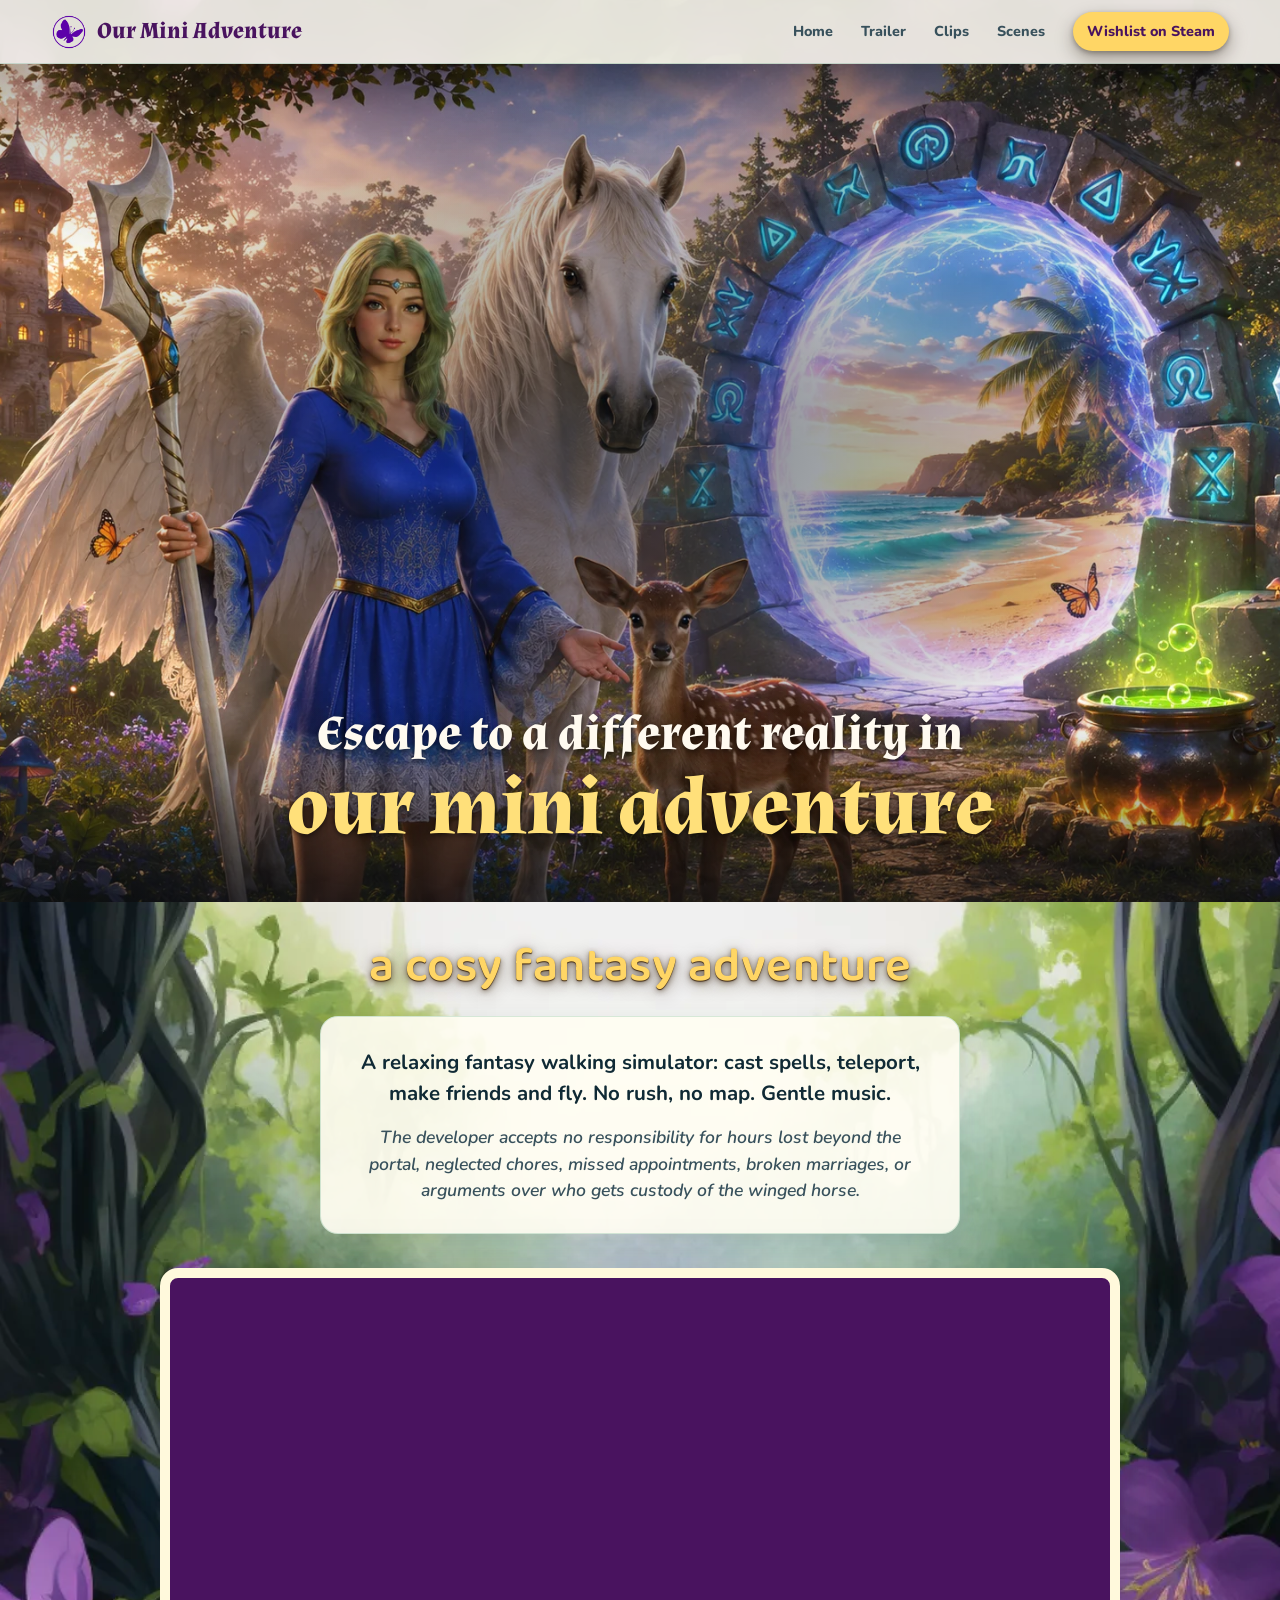
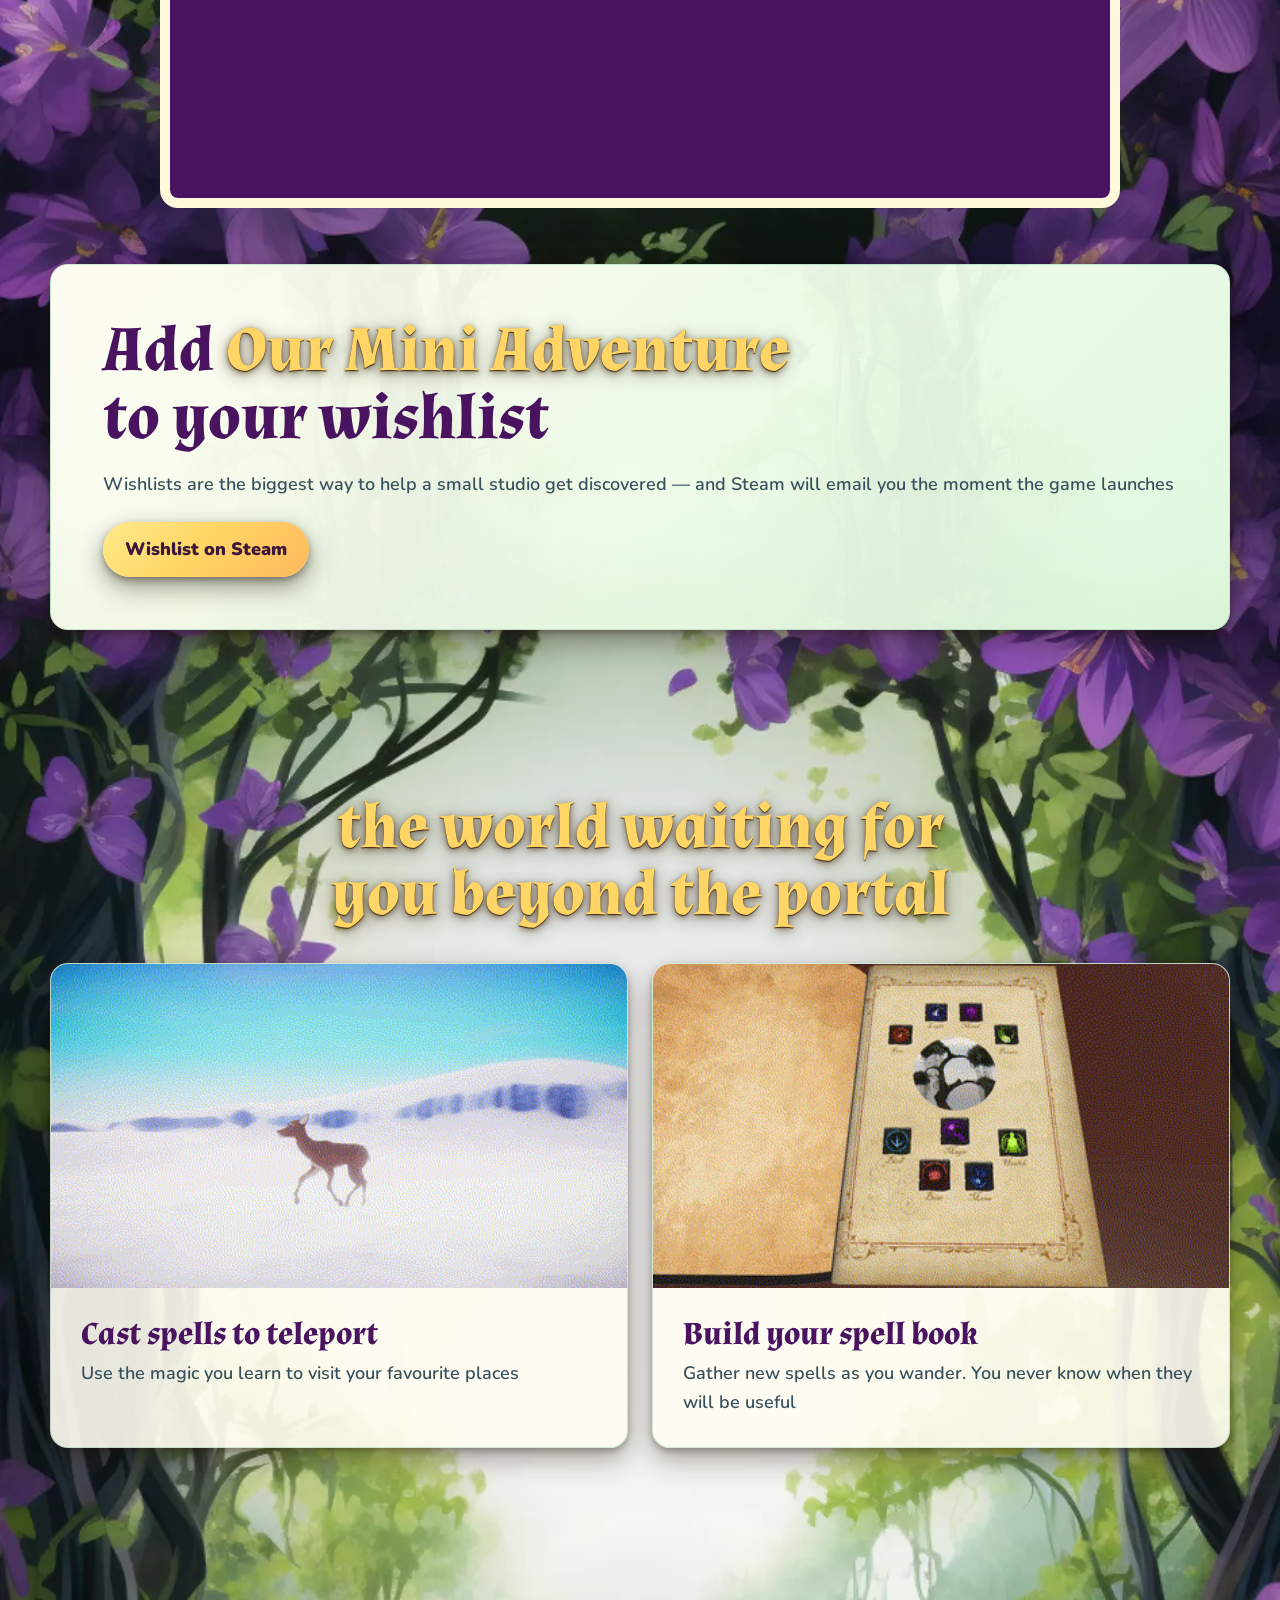
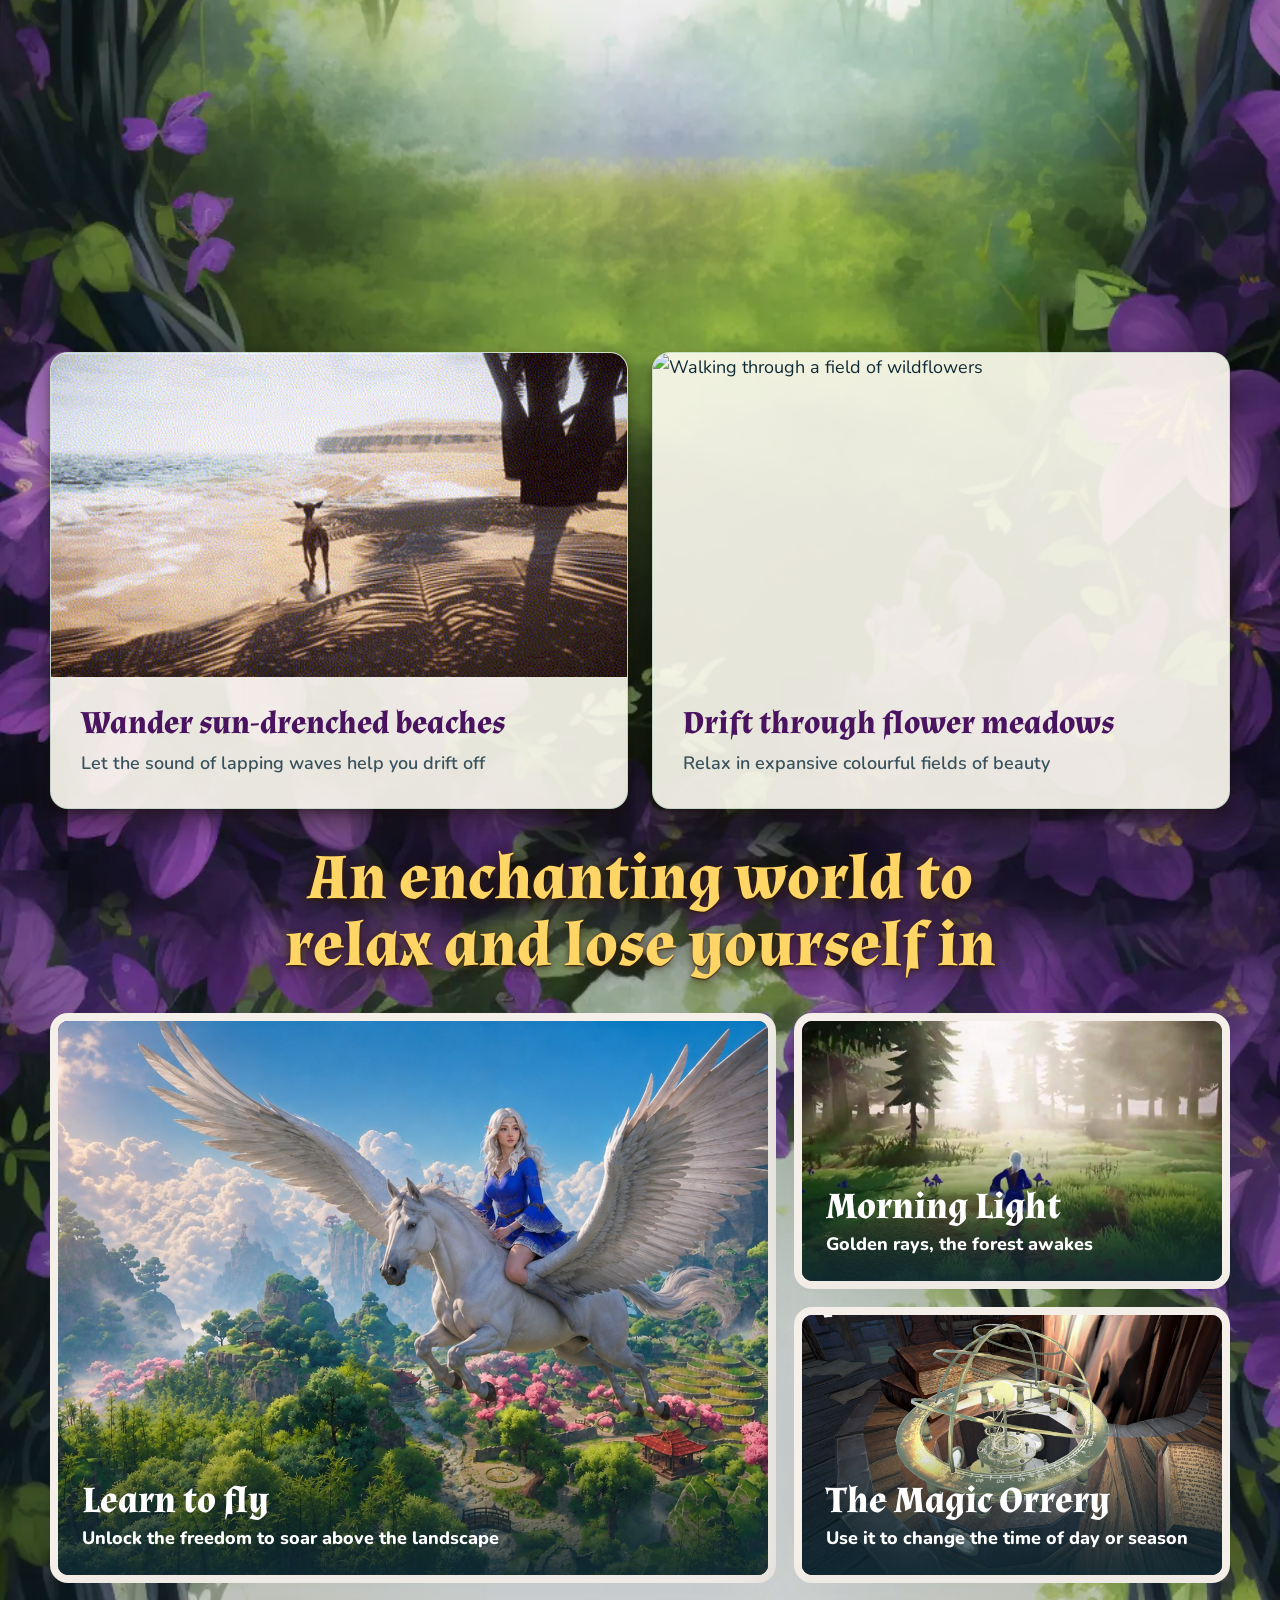
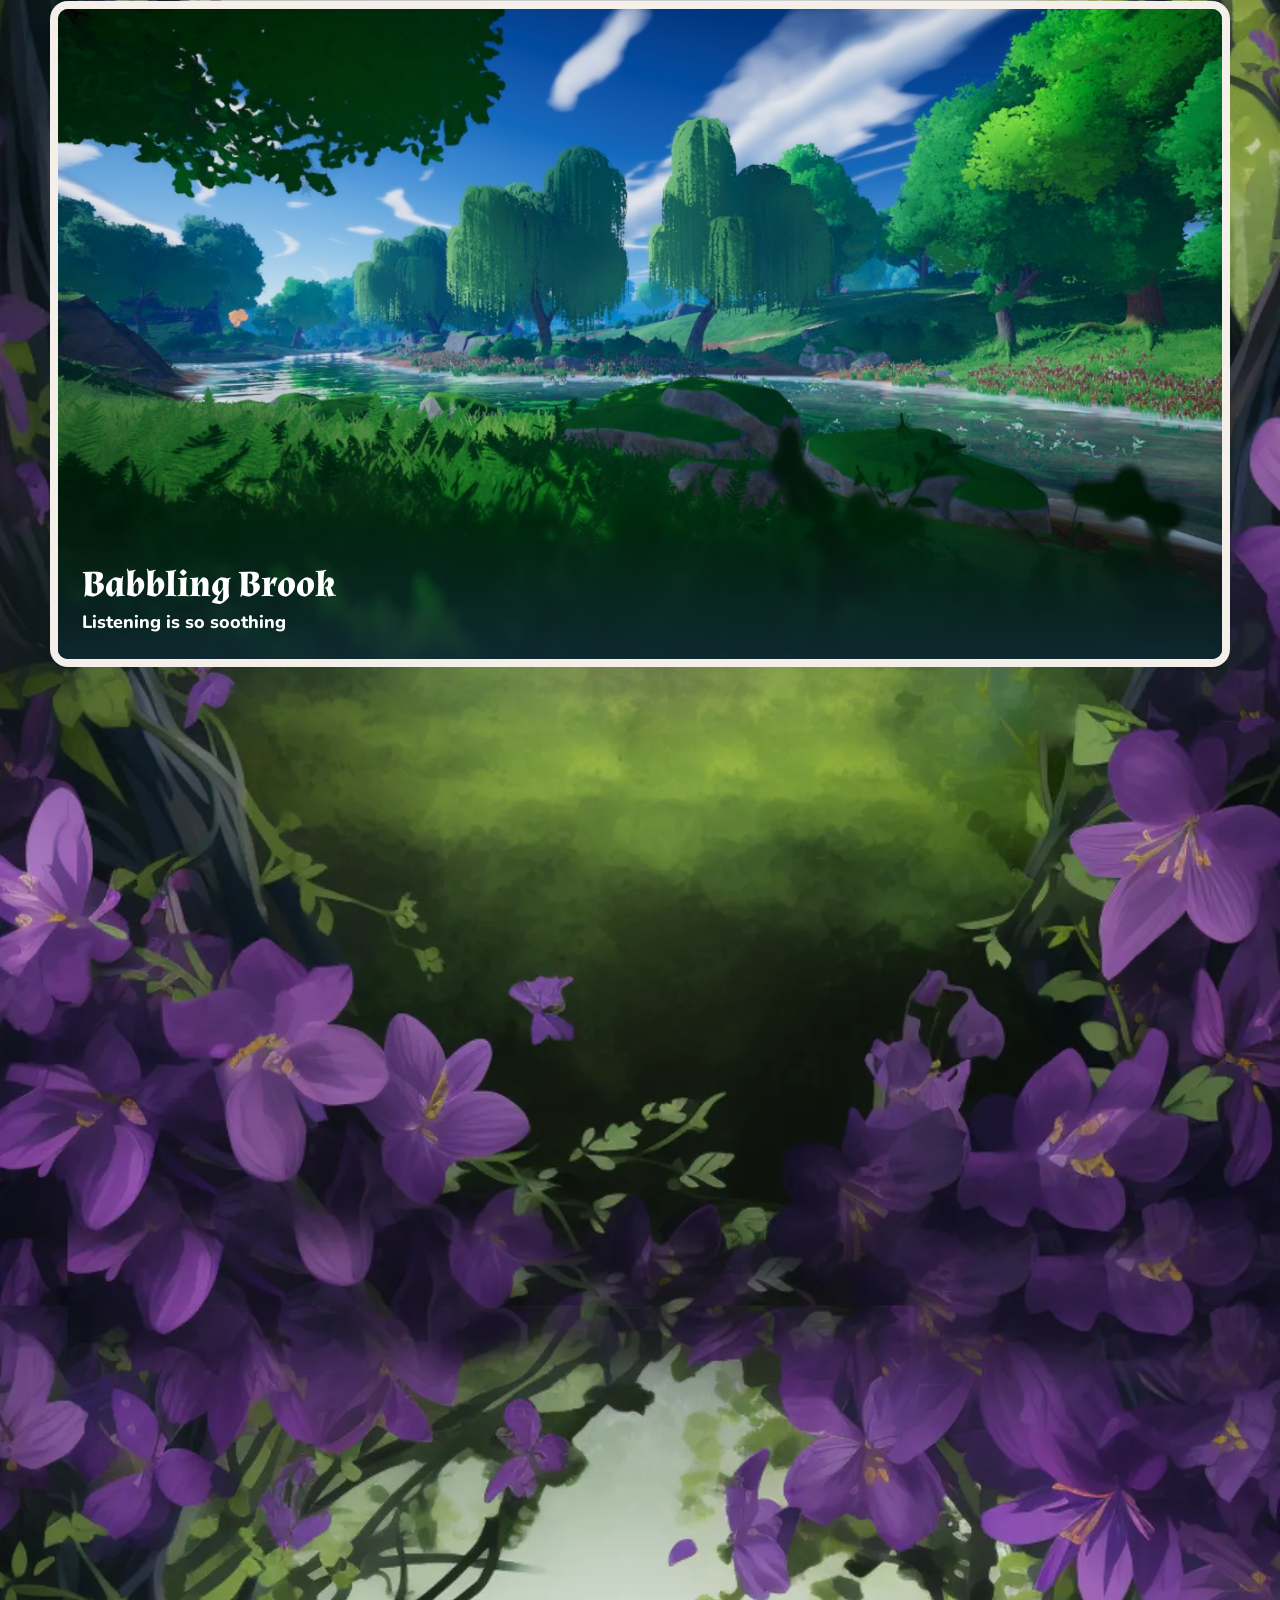
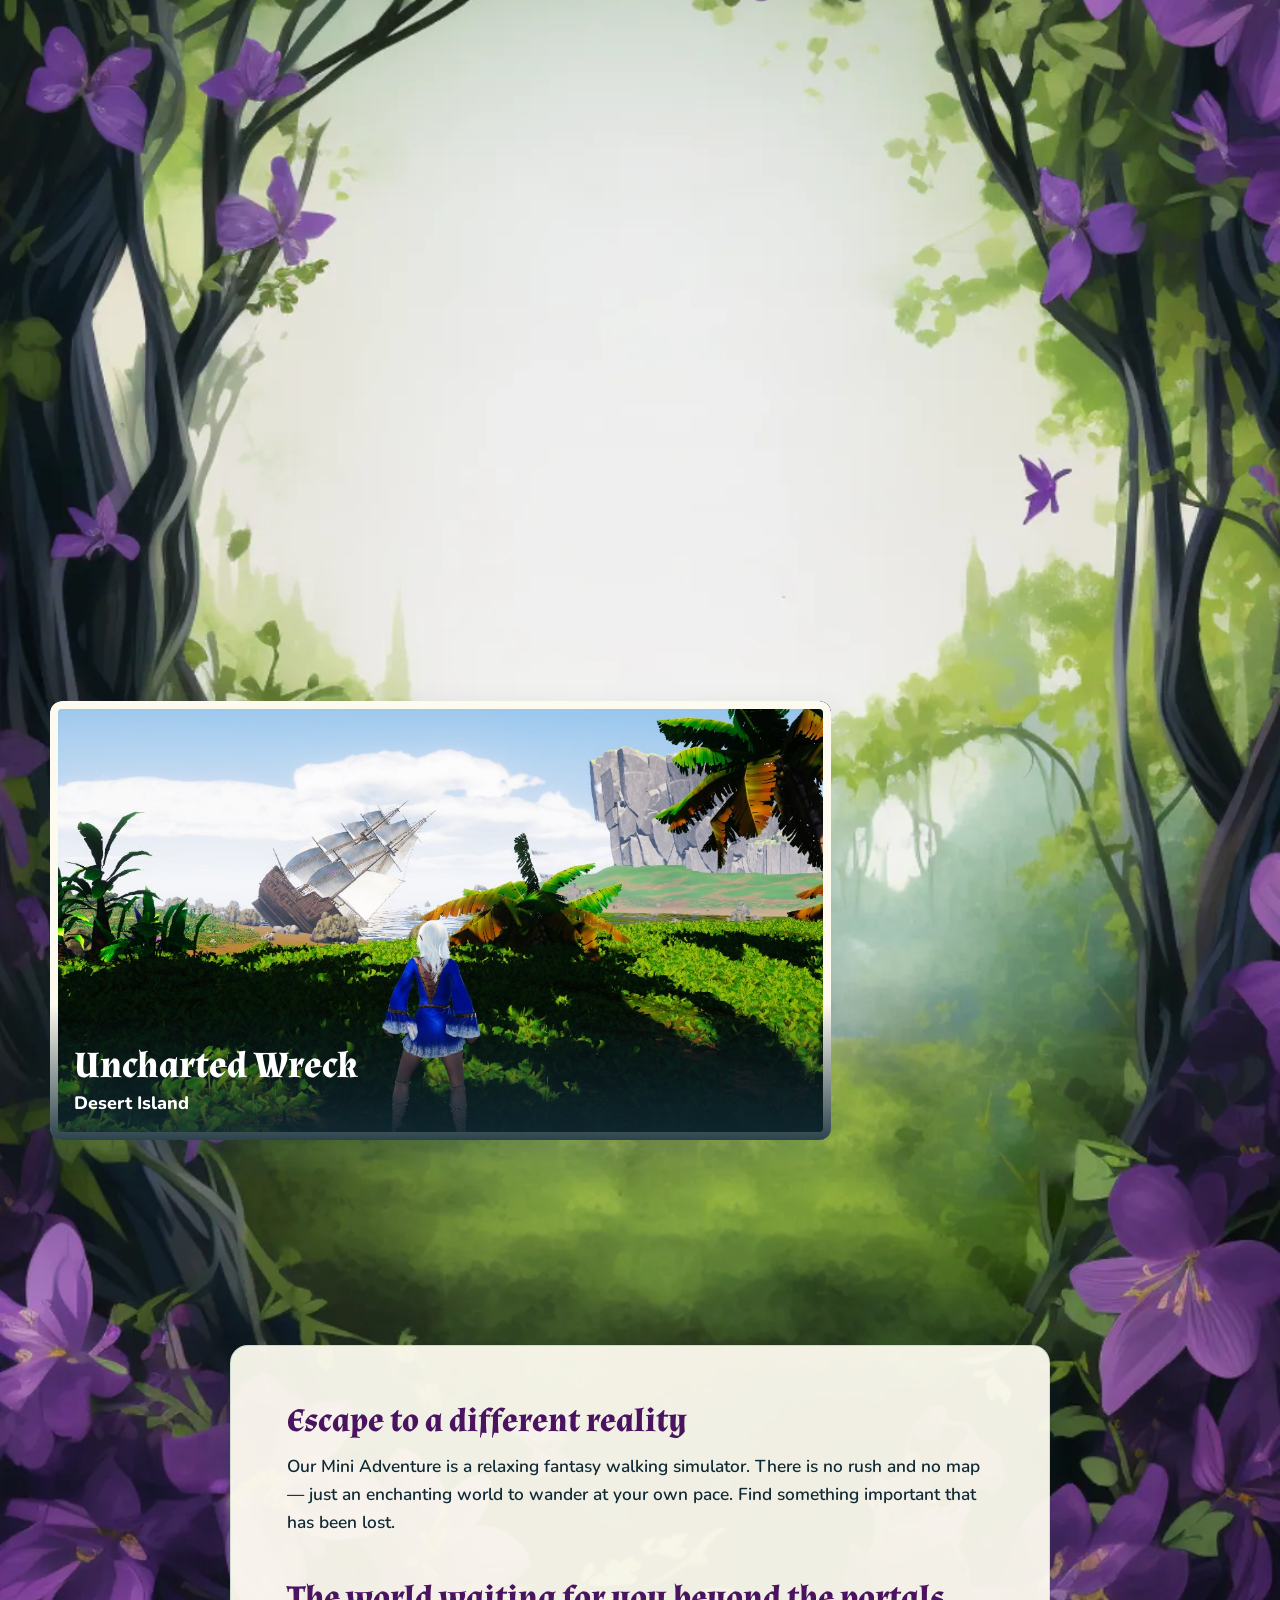
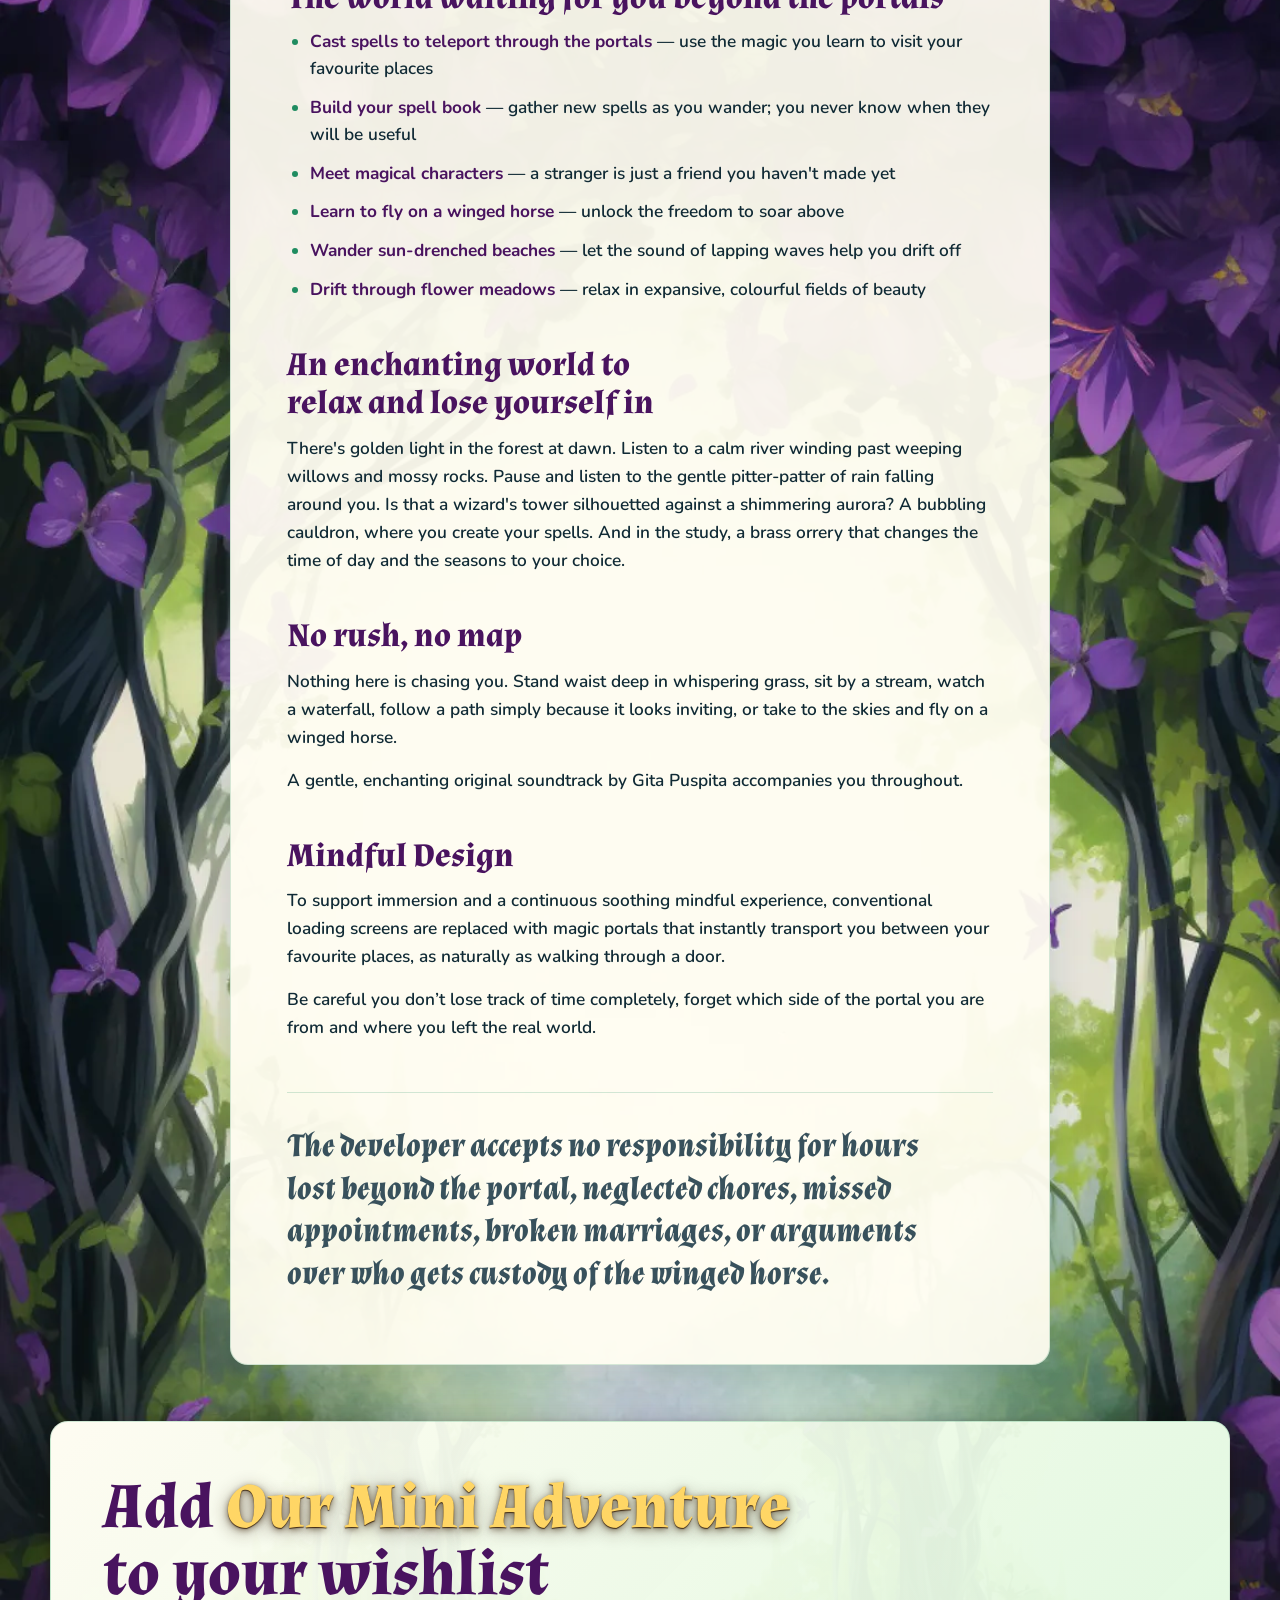
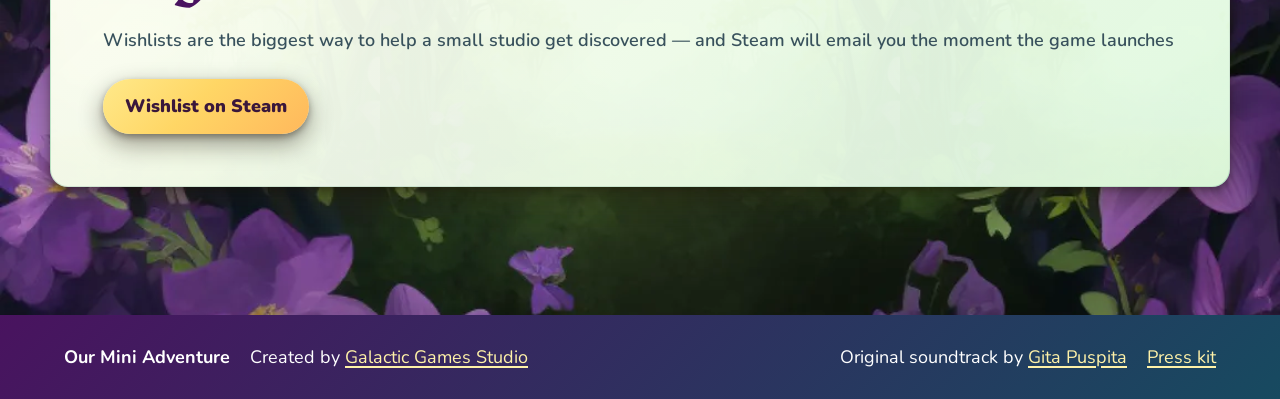
==== index.html @ fbe77e40 "Replace orrery scene with clearer higher-res version" ====
<!DOCTYPE html>
<html lang="en">
<head>
	<meta charset="utf-8">
	<meta name="viewport" content="width=device-width, initial-scale=1">
	<title>Our Mini Adventure | Magical Walking Simulator</title>
	<meta name="description" content="Our Mini Adventure is a relaxing fantasy walking simulator about magic, friendship, flight, and finding what has been lost. Wishlist it on Steam.">
	<meta property="og:title" content="Our Mini Adventure">
	<meta property="og:description" content="A relaxing fantasy walking simulator full of magic, gentle exploration, friendly characters, and beautiful places to discover.">
	<meta property="og:type" content="website">
	<meta property="og:url" content="https://ourminiadventure.com/">
	<meta property="og:site_name" content="Our Mini Adventure">
	<meta property="og:image" content="https://ourminiadventure.com/images/still-winged-horse-valley.jpg">
	<meta property="og:image:width" content="1600">
	<meta property="og:image:height" content="900">
	<meta property="og:image:type" content="image/jpeg">
	<meta property="og:image:alt" content="Flying on a winged horse above a lush valley of blossom trees and green hills in Our Mini Adventure">
	<meta name="twitter:card" content="summary_large_image">
	<meta name="twitter:image" content="https://ourminiadventure.com/images/still-winged-horse-valley.jpg">
	<meta name="theme-color" content="#49135f">
	<link rel="canonical" href="https://ourminiadventure.com/">
	<link rel="preconnect" href="https://fonts.googleapis.com">
	<link rel="preconnect" href="https://fonts.gstatic.com" crossorigin>
	<link href="https://fonts.googleapis.com/css2?family=Almendra:wght@400;700&family=Baloo+2:wght@500;600;700&family=Nunito:wght@400;700;800&display=swap" rel="stylesheet">
	<link rel="shortcut icon" type="image/png" href="images/favicon.png">
	<link rel="stylesheet" href="style.css?v=40">
</head>
<body>
	<header class="site-header">
		<a class="brand-mark" href="#top" aria-label="Our Mini Adventure home">
			<img src="images/favicon.png" alt="">
			<span>Our Mini Adventure</span>
		</a>
		<nav class="site-nav" aria-label="Main navigation">
			<a href="#top">Home</a>
			<a href="#trailer-video">Trailer</a>
			<a href="#gifs">Clips</a>
			<a href="#scenes">Scenes</a>
			<a class="nav-cta" href="https://store.steampowered.com/app/2154200/Our_Mini_Adventure/" target="_blank" rel="noopener">Wishlist on Steam</a>
		</nav>
	</header>

	<main id="top">
		<section class="hero" aria-labelledby="hero-title">
			<div class="hero-sky" aria-hidden="true"></div>
			<div class="hero-copy">
				<h1 id="hero-title"><span class="lead-in">Escape to a different reality in</span><span class="game-title">our mini adventure</span></h1>
			</div>
			<div class="hero-hills" aria-hidden="true"></div>
		</section>

		<section class="feature-band" id="trailer">
			<div class="section-heading" data-reveal>
				<h2>a cosy fantasy adventure</h2>
				<div class="intro-card">
					<p class="lede">A relaxing fantasy walking simulator: cast spells, teleport, make friends and fly. No rush, no map. Gentle music.</p>
					<p class="disclaimer">The developer accepts no responsibility for hours lost beyond the portal, neglected chores, missed appointments, broken marriages, or arguments over who gets custody of the winged horse.</p>
				</div>
			</div>
			<div class="video-frame" id="trailer-video" data-reveal>
				<iframe src="https://www.youtube.com/embed/1UINKlqv1TQ?si=FwWhw6TLHOQhtgRq" title="Our Mini Adventure trailer" loading="lazy" allow="accelerometer; autoplay; clipboard-write; encrypted-media; gyroscope; picture-in-picture; web-share" allowfullscreen></iframe>
			</div>
		</section>

		<section class="wishlist" id="wishlist" aria-labelledby="wishlist-title">
			<div class="wishlist-copy" data-reveal>
				<h2 id="wishlist-title">Add <span class="gold-text">Our Mini Adventure</span> to your wishlist</h2>
				<p>Wishlists are the biggest way to help a small studio get discovered — and Steam will email you the moment the game launches</p>
				<a class="button button-primary" href="https://store.steampowered.com/app/2154200/Our_Mini_Adventure/" target="_blank" rel="noopener">Wishlist on Steam</a>
			</div>
		</section>

		<section class="features" id="features" aria-labelledby="features-title">
			<div class="section-heading" data-reveal>
				<h2 id="features-title">the world waiting for you beyond the portal</h2>
			</div>
			<div class="feature-grid" id="gifs">
				<article class="feature-card" data-reveal>
					<img src="images/gif_teleport.gif" alt="Casting a teleport spell beside a magical stone portal" loading="lazy">
					<div>
						<h3>Cast spells to teleport</h3>
						<p>Use the magic you learn to visit your favourite places</p>
					</div>
				</article>
				<article class="feature-card" data-reveal>
					<img src="images/gif_spell_book.gif" alt="Opening the spell book to choose a spell" loading="lazy">
					<div>
						<h3>Build your spell book</h3>
						<p>Gather new spells as you wander. You never know when they will be useful</p>
					</div>
				</article>
				<article class="feature-card" data-reveal>
					<img src="images/gif_convo.gif" alt="Talking with a magical friend near a cottage" loading="lazy">
					<div>
						<h3>Meet magical characters</h3>
						<p>A stranger is just a friend you haven't made yet</p>
					</div>
				</article>
				<article class="feature-card" data-reveal>
					<img src="images/gif_flight.gif" alt="Flying on a winged horse at sunset" loading="lazy">
					<div>
						<h3>Learn to fly</h3>
						<p>Unlock the freedom to soar above the landscape</p>
					</div>
				</article>
				<article class="feature-card" data-reveal>
					<img src="images/gif_beach.gif" alt="Exploring a bright sunlit beach" loading="lazy">
					<div>
						<h3>Wander sun-drenched beaches</h3>
						<p>Let the sound of lapping waves help you drift off</p>
					</div>
				</article>
				<article class="feature-card" data-reveal>
					<img src="images/gif_flower_field.gif" alt="Walking through a field of wildflowers" loading="lazy">
					<div>
						<h3>Drift through flower meadows</h3>
						<p>Relax in expansive colourful fields of beauty</p>
					</div>
				</article>
			</div>
		</section>

		<section class="cinematic" aria-labelledby="cinematic-title">
			<div class="section-heading" data-reveal>
				<h2 id="cinematic-title">An enchanting world to relax and lose yourself in</h2>
			</div>
			<div class="cinematic-grid" id="scenes">
				<figure class="cinematic-card cinematic-large" data-reveal>
					<img src="images/still-winged-horse-valley.jpg" alt="Flying on a winged horse above a lush valley of blossom trees and green hills" loading="lazy">
					<figcaption>
						<strong>Learn to fly</strong>
						<span>Unlock the freedom to soar above the landscape</span>
					</figcaption>
				</figure>
				<figure class="cinematic-card" data-reveal>
					<img src="images/still-god-rays-forest.jpg" alt="Sunbeams shining through a quiet forest" loading="lazy">
					<figcaption>
						<strong>Morning Light</strong>
						<span>Golden rays, the forest awakes</span>
					</figcaption>
				</figure>
				<figure class="cinematic-card" data-reveal>
					<img src="images/still-orrery.jpg?v=2" alt="A brass orrery, an ornate clockwork model of the heavens, on a constellation-marked stand beside old spell books in a wizard's study" loading="lazy">
					<figcaption>
						<strong>The Magic Orrery</strong>
						<span>Use it to change the time of day or season</span>
					</figcaption>
				</figure>
				<figure class="cinematic-card cinematic-wide" data-reveal>
					<img src="images/still-river-willows.jpg" alt="A calm river winding past weeping willow trees, mossy rocks and wildflowers under a blue sky" loading="lazy">
					<figcaption>
						<strong>Babbling Brook</strong>
						<span>Listening is so soothing</span>
					</figcaption>
				</figure>
			</div>
		</section>

		<section class="gallery" id="gallery" aria-label="Screenshots">
			<div class="gallery-grid">
				<figure class="gallery-card wide" data-reveal>
					<img src="images/still-forest-clearing.jpg" alt="Standing in a sunlit forest clearing scattered with blue flowers" loading="lazy">
					<figcaption>
						<strong>Listen and chill</strong>
						<span>Birdsong in the forest of dreams</span>
					</figcaption>
				</figure>
				<figure class="gallery-card" data-reveal>
					<img src="images/still-beach-path.jpg" alt="A sandy beach path with palm trees and water" loading="lazy">
					<figcaption>
						<strong>Sun-Drenched Sands</strong>
						<span>Swaying palms and lapping waves</span>
					</figcaption>
				</figure>
				<figure class="gallery-card" data-reveal>
					<img src="images/still-flower-meadow.jpg" alt="A character walking through a dense flower meadow" loading="lazy">
					<figcaption>
						<strong>Waist Deep</strong>
						<span>In the whispering grass</span>
					</figcaption>
				</figure>
				<figure class="gallery-card wide" data-reveal>
					<img src="images/still-wildflower-sunset.jpg" alt="A sunset over a field of wildflowers" loading="lazy">
					<figcaption>
						<strong>Wildflower Meadow</strong>
						<span>A thousand blooms in golden light</span>
					</figcaption>
				</figure>
				<figure class="gallery-card" data-reveal>
					<img src="images/still-distant-hills.jpg" alt="Rolling green hills under soft clouds" loading="lazy">
					<figcaption>
						<strong>Distant Hills</strong>
						<span>No rush, no map</span>
					</figcaption>
				</figure>
				<figure class="gallery-card" data-reveal>
					<img src="images/still-fog-flowers.jpg" alt="A misty field of blue and purple flowers" loading="lazy">
					<figcaption>
						<strong>Morning Mist</strong>
						<span>Stillness and sleeping flowers</span>
					</figcaption>
				</figure>
				<figure class="gallery-card" data-reveal>
					<img src="images/still-cauldron-night.jpg" alt="A glowing cauldron outside a cottage at night" loading="lazy">
					<figcaption>
						<strong>Hubble Bubble</strong>
						<span>Create your spells</span>
					</figcaption>
				</figure>
				<figure class="gallery-card wide" data-reveal>
					<img src="images/still-moonlit-tower.jpg" alt="Flying past a lantern-lit wizard tower below a crescent moon" loading="lazy">
					<figcaption>
						<strong>Wizard Tower</strong>
						<span>A cosy glow</span>
					</figcaption>
				</figure>
				<figure class="gallery-card" data-reveal>
					<img src="images/still-aurora-tower.jpg" alt="A wizard's tower silhouetted against a starry night sky lit by shimmering aurora" loading="lazy">
					<figcaption>
						<strong>A Sky Alight</strong>
						<span>Shimmering aurora</span>
					</figcaption>
				</figure>
				<figure class="gallery-card wide" data-reveal>
					<img src="images/still-ship-mystery.jpg" alt="An old sailing ship wrecked and beached on a tropical shore, seen from a lush green clifftop" loading="lazy">
					<figcaption>
						<strong>Uncharted Wreck</strong>
						<span>Desert Island</span>
					</figcaption>
				</figure>
			</div>
		</section>

		<section class="about" aria-label="About Our Mini Adventure">
			<div class="about-card" data-reveal>
				<h2>Escape to a different reality</h2>
				<p>Our Mini Adventure is a relaxing fantasy walking simulator. There is no rush and no map — just an enchanting world to wander at your own pace. Find something important that has been lost.</p>

				<h2>The world waiting for you beyond the portals</h2>
				<ul>
					<li><strong>Cast spells to teleport through the portals</strong> — use the magic you learn to visit your favourite places</li>
					<li><strong>Build your spell book</strong> — gather new spells as you wander; you never know when they will be useful</li>
					<li><strong>Meet magical characters</strong> — a stranger is just a friend you haven't made yet</li>
					<li><strong>Learn to fly on a winged horse</strong> — unlock the freedom to soar above</li>
					<li><strong>Wander sun-drenched beaches</strong> — let the sound of lapping waves help you drift off</li>
					<li><strong>Drift through flower meadows</strong> — relax in expansive, colourful fields of beauty</li>
				</ul>

				<h2>An enchanting world to relax and lose yourself in</h2>
				<p>There's golden light in the forest at dawn. Listen to a calm river winding past weeping willows and mossy rocks. Pause and listen to the gentle pitter-patter of rain falling around you. Is that a wizard's tower silhouetted against a shimmering aurora? A bubbling cauldron, where you create your spells. And in the study, a brass orrery that changes the time of day and the seasons to your choice.</p>

				<h2>No rush, no map</h2>
				<p>Nothing here is chasing you. Stand waist deep in whispering grass, sit by a stream, watch a waterfall, follow a path simply because it looks inviting, or take to the skies and fly on a winged horse.</p>
				<p>A gentle, enchanting original soundtrack by Gita Puspita accompanies you throughout.</p>

				<h2>Mindful Design</h2>
				<p>To support immersion and a continuous soothing mindful experience, conventional loading screens are replaced with magic portals that instantly transport you between your favourite places, as naturally as walking through a door.</p>
				<p>Be careful you don’t lose track of time completely, forget which side of the portal you are from and where you left the real world.</p>

				<h2 class="disclaimer-heading">The developer accepts no responsibility for hours lost beyond the portal, neglected chores, missed appointments, broken marriages, or arguments over who gets custody of the winged horse.</h2>
			</div>
		</section>

		<section class="wishlist" id="wishlist-bottom" aria-labelledby="wishlist-title-bottom">
			<div class="wishlist-copy" data-reveal>
				<h2 id="wishlist-title-bottom">Add <span class="gold-text">Our Mini Adventure</span> to your wishlist</h2>
				<p>Wishlists are the biggest way to help a small studio get discovered — and Steam will email you the moment the game launches</p>
				<a class="button button-primary" href="https://store.steampowered.com/app/2154200/Our_Mini_Adventure/" target="_blank" rel="noopener">Wishlist on Steam</a>
			</div>
		</section>

	</main>

	<footer class="site-footer">
		<div>
			<strong>Our Mini Adventure</strong>
			<span>Created by <a href="https://store.steampowered.com/app/2154200/Our_Mini_Adventure/" target="_blank" rel="noopener">Galactic Games Studio</a></span>
		</div>
		<div>
			<span>Original soundtrack by <a href="https://www.fiverr.com/blessed_studio" target="_blank" rel="noopener">Gita Puspita</a></span>
			<a href="https://store.steampowered.com/app/2154200/Our_Mini_Adventure/" target="_blank" rel="noopener">Press kit</a>
		</div>
	</footer>

	<script>
		// Gentle reveal-on-scroll (progressive enhancement; content shows normally without JS)
		document.body.classList.add("js-enabled");
		const revealAll = () => document.querySelectorAll("[data-reveal]").forEach((el) => el.classList.add("is-visible"));
		if ("IntersectionObserver" in window) {
			let observerAlive = false;
			const observer = new IntersectionObserver((entries) => {
				observerAlive = true;
				for (const entry of entries) {
					if (entry.isIntersecting) {
						entry.target.classList.add("is-visible");
						observer.unobserve(entry.target);
					}
				}
			}, { threshold: 0.12, rootMargin: "0px 0px -40px" });
			document.querySelectorAll("[data-reveal]").forEach((el) => observer.observe(el));
			// Safety net: if the observer never fires (unusual browser states), show everything
			setTimeout(() => { if (!observerAlive) revealAll(); }, 1600);
		} else {
			revealAll();
		}
	</script>
</body>
</html>
---- style.css ----
:root {
	--ink: #102a35;
	--ink-soft: #38515c;
	--cream: #fff8df;
	--paper: #fffdf2;
	--mint: #dff9df;
	--leaf: #1f8c60;
	--teal: #0f92aa;
	--blue: #1e75af;
	--berry: #7d197a;
	--berry-dark: #49135f;
	--gold: #ffd665;
	--coral: #ff7865;
	/* warm dark shadow that lifts cards off the flower background */
	--card-shadow: 0 3px 6px rgba(28, 18, 6, 0.28), 0 12px 26px rgba(28, 18, 6, 0.34);
	--card-shadow-hover: 0 5px 10px rgba(28, 18, 6, 0.3), 0 22px 42px rgba(28, 18, 6, 0.4);
	--shadow: 0 22px 70px rgba(21, 44, 55, 0.22);
	--soft-shadow: 0 16px 35px rgba(26, 68, 79, 0.16);
	--radius: 18px;
	--radius-small: 12px;
}

* {
	box-sizing: border-box;
}

html {
	scroll-behavior: smooth;
}

body {
	margin: 0;
	font-family: "Nunito", Arial, sans-serif;
	color: var(--ink);
	background-color: #fbfff0;
	background-image: url("images/border_flowers_tileable.webp");
	background-size: 100% auto;
	background-repeat: repeat-y;
	background-position: center top;
	font-size: 18px;
	line-height: 1.6;
	overflow-x: hidden;
}

img,
iframe {
	max-width: 100%;
}

a {
	color: inherit;
	text-decoration-thickness: 2px;
	text-underline-offset: 0.18em;
}

a:focus-visible {
	outline: 3px solid var(--berry);
	outline-offset: 2px;
	border-radius: 4px;
}

/* Keep anchored sections clear of the sticky header */
[id] {
	scroll-margin-top: 90px;
}

.site-header {
	position: sticky;
	top: 0;
	z-index: 20;
	display: flex;
	align-items: center;
	justify-content: space-between;
	gap: 24px;
	padding: 12px clamp(18px, 4vw, 56px);
	background: rgba(255, 253, 242, 0.88);
	border-bottom: 1px solid rgba(31, 140, 96, 0.18);
	backdrop-filter: blur(18px);
}

.brand-mark,
.site-nav {
	display: flex;
	align-items: center;
}

.brand-mark {
	gap: 10px;
	color: var(--berry-dark);
	font-family: "Almendra", Georgia, serif;
	font-size: clamp(1.15rem, 2vw, 1.45rem);
	font-weight: 700;
	text-decoration: none;
	white-space: nowrap;
}

.brand-mark img {
	width: 36px;
	height: 36px;
}

.site-nav {
	gap: clamp(12px, 2.5vw, 28px);
	font-size: 0.9rem;
	font-weight: 800;
	color: var(--ink-soft);
	/* the pulsing pill briefly widens the scroll area on small screens;
	   keep it swipeable but never show a flickering scrollbar */
	scrollbar-width: none;
	-ms-overflow-style: none;
}

.site-nav::-webkit-scrollbar {
	width: 0;
	height: 0;
	display: none;
}

.site-nav a {
	text-decoration: none;
}

.site-nav a:hover,
.site-nav a:focus-visible {
	color: var(--berry);
}

.nav-cta {
	color: var(--berry-dark);
	background: var(--gold);
	border-radius: 999px;
	padding: 8px 14px;
	white-space: nowrap;
	box-shadow: 0 2px 5px rgba(28, 18, 6, 0.3), 0 8px 18px rgba(28, 18, 6, 0.34);
	animation: nav-cta-pulse 3.2s ease-in-out infinite;
}

/* Gentle breathe + glow so the wishlist action keeps catching the eye.
   Held at rest for most of the cycle so it reads as a heartbeat, not a wobble. */
@keyframes nav-cta-pulse {
	0%, 55%, 100% {
		transform: scale(1);
		box-shadow:
			0 2px 5px rgba(28, 18, 6, 0.3),
			0 8px 18px rgba(28, 18, 6, 0.34),
			0 0 0 0 rgba(255, 193, 64, 0);
	}

	72% {
		transform: scale(1.055);
		box-shadow:
			0 3px 7px rgba(28, 18, 6, 0.34),
			0 12px 24px rgba(28, 18, 6, 0.38),
			0 0 18px 5px rgba(255, 193, 64, 0.6);
	}
}

.nav-cta:hover,
.nav-cta:focus-visible {
	animation-play-state: paused;
}

/* the wishlist buttons pulse like the nav CTA */
@keyframes cta-pulse {
	0%, 55%, 100% {
		transform: scale(1);
	}

	72% {
		transform: scale(1.045);
	}
}

.wishlist-copy .button {
	animation: cta-pulse 3.2s ease-in-out infinite;
}

.wishlist-copy .button:hover,
.wishlist-copy .button:focus-visible {
	animation-play-state: paused;
}

.hero {
	position: relative;
	display: grid;
	place-items: end center;
	min-height: calc(100svh - 62px);
	padding: clamp(50px, 7vw, 88px) clamp(20px, 5vw, 72px) clamp(32px, 4vw, 56px);
	overflow: hidden;
	background-color: #0b1622;
	background-image: url("images/hero.webp?v=2");
	background-size: cover;
	background-position: center 42%;
	background-repeat: no-repeat;
}

/* Soft dark vignette behind the copy so text reads over the bright screenshot */
.hero::before {
	content: "";
	position: absolute;
	inset: 0;
	z-index: 0;
	background:
		radial-gradient(ellipse 62% 54% at 50% 46%, rgba(8, 18, 28, 0.52), rgba(8, 18, 28, 0.2) 58%, transparent 78%),
		linear-gradient(180deg, rgba(8, 18, 28, 0.3), transparent 24%);
	pointer-events: none;
}

.hero::after {
	content: "";
	position: absolute;
	inset: auto 0 -1px;
	height: 28%;
	display: none;
}

.hero-sky {
	position: absolute;
	inset: 0;
	display: none;
}

.hero-copy {
	position: relative;
	z-index: 3;
	width: min(920px, 100%);
	text-align: center;
	margin-top: 0;
}

h1,
h2,
h3 {
	font-family: "Almendra", Georgia, serif;
	line-height: 1.05;
	color: var(--berry-dark);
}

h1 {
	max-width: 980px;
	margin: 0 auto;
	font-size: clamp(2.8rem, 6.4vw, 5.6rem);
	text-wrap: balance;
	text-shadow: 0 5px 0 rgba(255, 255, 255, 0.75);
}

h2 {
	margin: 0;
	font-size: clamp(2.25rem, 5vw, 4.4rem);
	text-wrap: balance;
}

h3 {
	margin: 0 0 8px;
	font-size: clamp(1.45rem, 2.6vw, 2rem);
}

.button {
	display: inline-flex;
	align-items: center;
	justify-content: center;
	min-height: 48px;
	padding: 13px 22px;
	border-radius: 999px;
	font-weight: 900;
	text-decoration: none;
	/* dark drop shadow so buttons sit off the flower background */
	box-shadow: 0 3px 6px rgba(28, 18, 6, 0.32), 0 10px 22px rgba(28, 18, 6, 0.4);
	transition: transform 180ms ease, box-shadow 180ms ease, background 180ms ease;
}

.button:hover,
.button:focus-visible {
	transform: translateY(-2px);
	box-shadow: 0 4px 8px rgba(28, 18, 6, 0.34), 0 18px 34px rgba(28, 18, 6, 0.44);
}

.button:focus-visible {
	outline: 3px solid var(--berry);
	outline-offset: 3px;
}

.button:active {
	transform: translateY(0);
}

.button-primary {
	color: #3a173b;
	background: linear-gradient(135deg, #ffe98a, var(--gold) 45%, #ffb85c);
	box-shadow: 0 3px 6px rgba(28, 18, 6, 0.34), 0 10px 24px rgba(28, 18, 6, 0.42);
}

.button-primary:hover,
.button-primary:focus-visible {
	box-shadow: 0 4px 8px rgba(28, 18, 6, 0.36), 0 18px 36px rgba(28, 18, 6, 0.46);
}

.hero-hills {
	position: absolute;
	z-index: 1;
	left: 0;
	right: 0;
	bottom: 0;
	height: 24%;
	background: linear-gradient(180deg, transparent, rgba(8, 14, 22, 0.55));
}

.feature-card,
.wishlist-copy {
	border: 1px solid rgba(31, 140, 96, 0.18);
	background: rgba(255, 253, 242, 0.9);
	box-shadow: var(--soft-shadow);
}

.feature-card,
.wishlist-copy{
	box-shadow: var(--card-shadow);
}

/* Gentle lift on hover for the cosy cards */

.feature-card,
.cinematic-card {
	transition: transform 260ms ease, box-shadow 260ms ease;
}

.cinematic-card:hover {
	transform: translateY(-4px);
	box-shadow: var(--shadow);
}

.feature-card:hover {
	transform: translateY(-4px);
	box-shadow: var(--card-shadow-hover);
}

.about,
.feature-band,
.cinematic,
.features,
.gallery,
.wishlist {
	width: min(1180px, calc(100% - 40px));
	margin: 0 auto;
	padding: clamp(76px, 10vw, 128px) 0 0;
}

/* long-form "about the game" description card — left-aligned for readable prose */
.about-card {
	max-width: 820px;
	margin: 0 auto;
	padding: clamp(28px, 5vw, 56px);
	border: 1px solid rgba(31, 140, 96, 0.18);
	background: rgba(255, 253, 242, 0.94);
	border-radius: var(--radius);
	box-shadow: var(--soft-shadow);
	text-align: left;
}

.about-card h2 {
	margin: clamp(30px, 4vw, 42px) 0 12px;
	font-size: clamp(1.45rem, 2.8vw, 2.05rem);
	line-height: 1.18;
}

.about-card h2:first-child {
	margin-top: 0;
}

.about-card p {
	margin: 0 0 15px;
	color: var(--ink);
	font-size: clamp(1rem, 1.35vw, 1.12rem);
	font-weight: 600;
	line-height: 1.62;
}

.about-card ul {
	margin: 4px 0 15px;
	padding-left: 1.3em;
}

.about-card li {
	margin: 0 0 12px;
	color: var(--ink);
	font-size: clamp(1rem, 1.35vw, 1.12rem);
	font-weight: 600;
	line-height: 1.55;
}

.about-card li::marker {
	color: var(--leaf);
}

.about-card li strong {
	color: var(--berry-dark);
}

/* the closing disclaimer — an h2 per the copy, set apart as the wry punchline */
.about-card .disclaimer-heading {
	margin-top: clamp(34px, 5vw, 50px);
	padding-top: clamp(24px, 4vw, 32px);
	border-top: 1px solid rgba(31, 140, 96, 0.2);
	font-style: italic;
	line-height: 1.3;
	color: var(--ink-soft);
}

/* a little breathing room between the trailer and the wishlist panels */
.wishlist {
	padding-top: clamp(30px, 4.5vw, 56px);
}

/* these headings lost their eyebrow lines, so close up the gap above them */
#trailer,
.cinematic,
.features,
.gallery {
	padding-top: clamp(20px, 3vw, 36px);
}

.section-heading {
	max-width: 760px;
	margin: 0 auto 34px;
	text-align: center;
	/* soft light halo so headings stay readable over the flower background */
	text-shadow:
		0 0 2px rgba(255, 255, 255, 0.95),
		0 0 8px rgba(255, 255, 255, 0.95),
		0 0 18px rgba(255, 255, 255, 0.85);
}

/* description card under a section heading — a solid panel keeps the copy
   readable over the busy flower background, especially on mobile */
.section-heading .intro-card {
	max-width: 640px;
	margin: 20px auto 0;
	padding: clamp(20px, 4vw, 30px) clamp(20px, 4vw, 32px);
	border: 1px solid rgba(31, 140, 96, 0.18);
	background: rgba(255, 253, 242, 0.92);
	border-radius: var(--radius);
	box-shadow: var(--soft-shadow);
	text-shadow: none;
}

/* lead paragraph under a section heading */
.section-heading .lede {
	margin: 0;
	color: var(--ink);
	font-size: clamp(1.05rem, 1.7vw, 1.28rem);
	font-weight: 700;
	line-height: 1.55;
}

/* tongue-in-cheek fine print */
.section-heading .disclaimer {
	margin: 14px 0 0;
	color: var(--ink-soft);
	font-size: clamp(0.95rem, 1.5vw, 1.1rem);
	font-style: italic;
	font-weight: 600;
	line-height: 1.5;
}

/* the trailer heading is the small rounded tagline */
#trailer .section-heading h2 {
	font-family: "Baloo 2", "Nunito", Arial, sans-serif;
	font-size: clamp(1.7rem, 4.6vw, 3rem);
	font-weight: 600;
	letter-spacing: 0.01em;
	line-height: 1.2;
	text-wrap: balance;
}

/* gold display copy — needs a dark contour instead of the white halo,
   otherwise pale gold disappears against the light flower background */

#trailer .section-heading h2,
#cinematic-title,
#features-title,
.gold-text {
	color: var(--gold);
	text-shadow:
		0 1px 1px rgba(52, 28, 4, 0.9),
		0 2px 6px rgba(52, 28, 4, 0.6),
		0 4px 18px rgba(52, 28, 4, 0.45);
}

.video-frame {
	position: relative;
	width: min(960px, 100%);
	margin: 0 auto;
	overflow: hidden;
	border: 10px solid #fff9dc;
	border-radius: var(--radius);
	background: var(--berry-dark);
	box-shadow: var(--shadow);
	aspect-ratio: 16 / 9;
}

.video-frame iframe {
	position: absolute;
	inset: 0;
	width: 100%;
	height: 100%;
	border: 0;
}

.cinematic-grid {
	display: grid;
	grid-template-columns: minmax(0, 1.25fr) minmax(300px, 0.75fr);
	gap: 18px;
}

.cinematic-card {
	position: relative;
	min-height: 260px;
	margin: 0;
	overflow: hidden;
	border: 8px solid rgba(255, 253, 242, 0.94);
	border-radius: var(--radius);
	background: var(--berry-dark);
	box-shadow: var(--shadow);
}

.cinematic-large {
	grid-row: span 2;
	min-height: 548px;
}

/* full-width cinematic banner across the bottom of the scenes grid */
.cinematic-wide {
	grid-column: 1 / -1;
	min-height: clamp(300px, 32vw, 440px);
}

.cinematic-card img {
	display: block;
	width: 100%;
	height: 100%;
	min-height: inherit;
	object-fit: cover;
}

.cinematic-card figcaption {
	position: absolute;
	inset: auto 0 0;
	display: grid;
	gap: 4px;
	padding: 42px 24px 22px;
	color: #ffffff;
	background: linear-gradient(180deg, transparent, rgba(16, 42, 53, 0.88));
}

.cinematic-card strong {
	font-family: "Almendra", Georgia, serif;
	font-size: clamp(1.55rem, 3vw, 2.3rem);
	line-height: 1.05;
}

.cinematic-card span {
	max-width: 38rem;
	font-weight: 800;
}

/* a captioned image inside the screenshot grid, styled like the cinematic cards */
.gallery-card {
	position: relative;
	margin: 0;
	overflow: hidden;
	border-radius: var(--radius-small);
	background: var(--berry-dark);
	box-shadow: var(--soft-shadow);
}

.gallery-card img {
	display: block;
	width: 100%;
	height: 100%;
	object-fit: cover;
}

.gallery-card figcaption {
	position: absolute;
	inset: auto 0 0;
	display: grid;
	gap: 4px;
	padding: 42px 24px 22px;
	color: #ffffff;
	background: linear-gradient(180deg, transparent, rgba(16, 42, 53, 0.88));
}

.gallery-card strong {
	font-family: "Almendra", Georgia, serif;
	font-size: clamp(1.55rem, 3vw, 2.3rem);
	line-height: 1.05;
}

.gallery-card span {
	max-width: 38rem;
	font-weight: 800;
}

.feature-grid {
	display: grid;
	grid-template-columns: repeat(2, minmax(0, 1fr));
	gap: 24px;
}

.feature-card {
	display: grid;
	grid-template-rows: auto 1fr;
	overflow: hidden;
	border-radius: var(--radius);
}

.feature-card img {
	display: block;
	width: 100%;
	aspect-ratio: 16 / 9;
	object-fit: cover;
}

.feature-card div {
	padding: clamp(20px, 3vw, 30px);
}

.feature-card p,
.wishlist p {
	margin: 0;
	color: var(--ink-soft);
	font-weight: 600;
}

.gallery-grid {
	display: grid;
	gap: 16px;
}

.gallery-grid img {
	display: block;
	width: 100%;
	border-radius: var(--radius-small);
	object-fit: cover;
	box-shadow: var(--soft-shadow);
}

.gallery-grid {
	grid-template-columns: repeat(3, minmax(0, 1fr));
	align-items: start;
}

/* breathing room under the last gallery image, before the footer */
.gallery {
	padding-bottom: clamp(44px, 6vw, 88px);
}

.gallery-grid img {
	height: auto;
	min-height: 0;
	aspect-ratio: 16 / 9;
	border: 8px solid rgba(255, 253, 242, 0.92);
	object-fit: cover;
	background: rgba(255, 253, 242, 0.86);
}

.gallery-grid .wide {
	grid-column: span 2;
}

.wishlist {
	display: grid;
	grid-template-columns: 1fr;
	gap: 24px;
	align-items: stretch;
	padding-bottom: clamp(76px, 10vw, 128px);
}

.wishlist-copy{
	border-radius: var(--radius);
}

.wishlist-copy {
	padding: clamp(28px, 5vw, 52px);
	background:
		linear-gradient(135deg, rgba(255, 253, 242, 0.96), rgba(223, 249, 223, 0.95)),
		url("images/border_flowers_tileable.webp") center / 520px auto;
}

.wishlist-copy h2 {
	margin-bottom: 18px;
}

.wishlist-copy .button {
	margin-top: 24px;
}

.site-footer {
	display: flex;
	flex-wrap: wrap;
	justify-content: space-between;
	gap: 18px;
	padding: 28px clamp(20px, 5vw, 72px);
	color: #ffffff;
	background: linear-gradient(135deg, var(--berry-dark), #174a60);
}

.site-footer div {
	display: flex;
	flex-wrap: wrap;
	gap: 12px 20px;
	align-items: center;
}

.site-footer a {
	color: #fff2a8;
}

.js-enabled [data-reveal] {
	opacity: 0;
	transform: translateY(18px);
	transition: opacity 520ms ease, transform 520ms ease;
}

.js-enabled [data-reveal].is-visible {
	opacity: 1;
	transform: translateY(0);
}

@media (prefers-reduced-motion: reduce) {
	html {
		scroll-behavior: auto;
	}

	*,
	*::before,
	*::after {
		animation-duration: 0.01ms !important;
		animation-iteration-count: 1 !important;
		scroll-behavior: auto !important;
		transition-duration: 0.01ms !important;
	}
}

@media (max-width: 980px) {
	.site-header {
		align-items: flex-start;
		flex-direction: column;
		gap: 10px;
	}

	.site-nav {
		width: 100%;
		justify-content: space-between;
		overflow-x: auto;
		padding-bottom: 4px;
	}

	.hero {
		min-height: min(56svh, 440px);
		padding-top: 46px;
		padding-bottom: clamp(28px, 6vw, 48px);
	}

	.hero-copy {
		margin-top: 0;
	}

	
	.cinematic-grid,
	.feature-grid,
	.gallery-grid,
	.cinematic-large {
		grid-column: span 2;
		grid-row: auto;
		min-height: 420px;
	}

	.wishlist {
		align-items: start;
	}

	.gallery-grid .wide {
		grid-column: span 2;
	}
}

@media (max-width: 660px) {
	body {
		font-size: 16px;
	}

	/* on phones the trailer goes full-bleed, edge to edge */
	.video-frame {
		width: 100vw;
		max-width: 100vw;
		margin-inline: calc(50% - 50vw);
		border: 0;
		border-radius: 0;
		box-shadow: 0 12px 30px rgba(21, 44, 55, 0.28);
	}

	.site-header {
		padding: 12px 16px;
	}

	.brand-mark {
		font-size: 1.1rem;
	}

	.site-nav {
		gap: 14px;
		font-size: 0.82rem;
	}

	.nav-cta {
		padding: 6px 11px;
	}

	.hero {
		padding-inline: 18px;
		padding-top: 28px;
		padding-bottom: 24px;
	}

	h1 {
		font-size: clamp(2.1rem, 10.2vw, 2.8rem);
	}

	.button {
		min-height: 44px;
		padding: 11px 18px;
	}

	
	.cinematic-grid,
	.feature-grid,
	.gallery-grid,
	.wishlist {
		grid-template-columns: 1fr;
	}

	
	.feature-band,
	.cinematic,
	.features,
	.gallery,
	.wishlist {
		width: min(100% - 28px, 1180px);
	}

	.cinematic-card,
	.cinematic-large {
		min-height: 250px;
	}

	.cinematic-large {
		grid-column: auto;
	}

	.gallery-grid .wide {
		grid-column: auto;
	}

	.gallery-grid img {
		min-height: 0;
		aspect-ratio: 16 / 9;
	}
}

.hero-copy h1 {
	color: #fffaf0;
	text-shadow: 0 2px 5px rgba(0, 0, 0, 0.5), 0 10px 42px rgba(0, 0, 0, 0.45);
}

/* "Magic, friendship, and" is a smaller lead-in above the game's name */
.hero-copy .lead-in {
	display: block;
	font-size: 0.6em;
	margin-bottom: 0.08em;
}

/* The game's name is the title - gold accent so it stands out and dominates */
.hero-copy .game-title {
	display: block;
	color: #ffe07a;
}
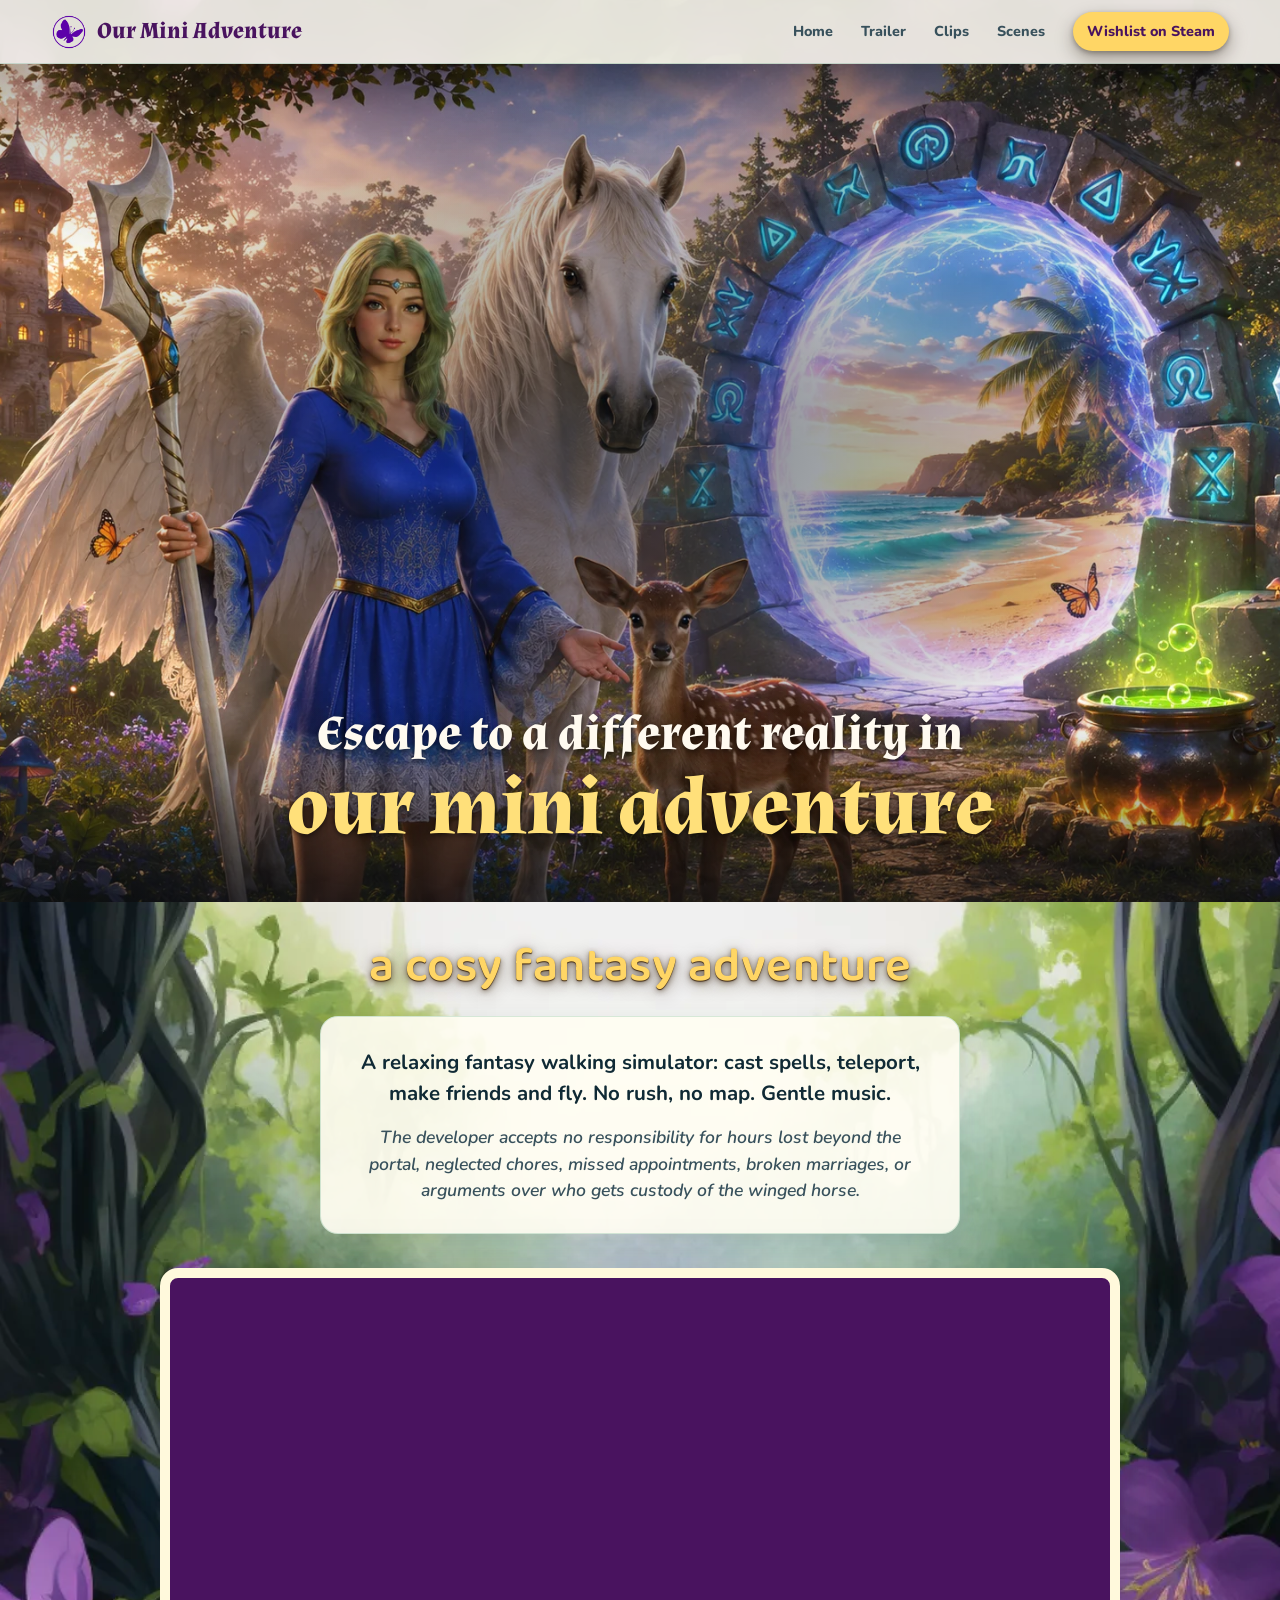
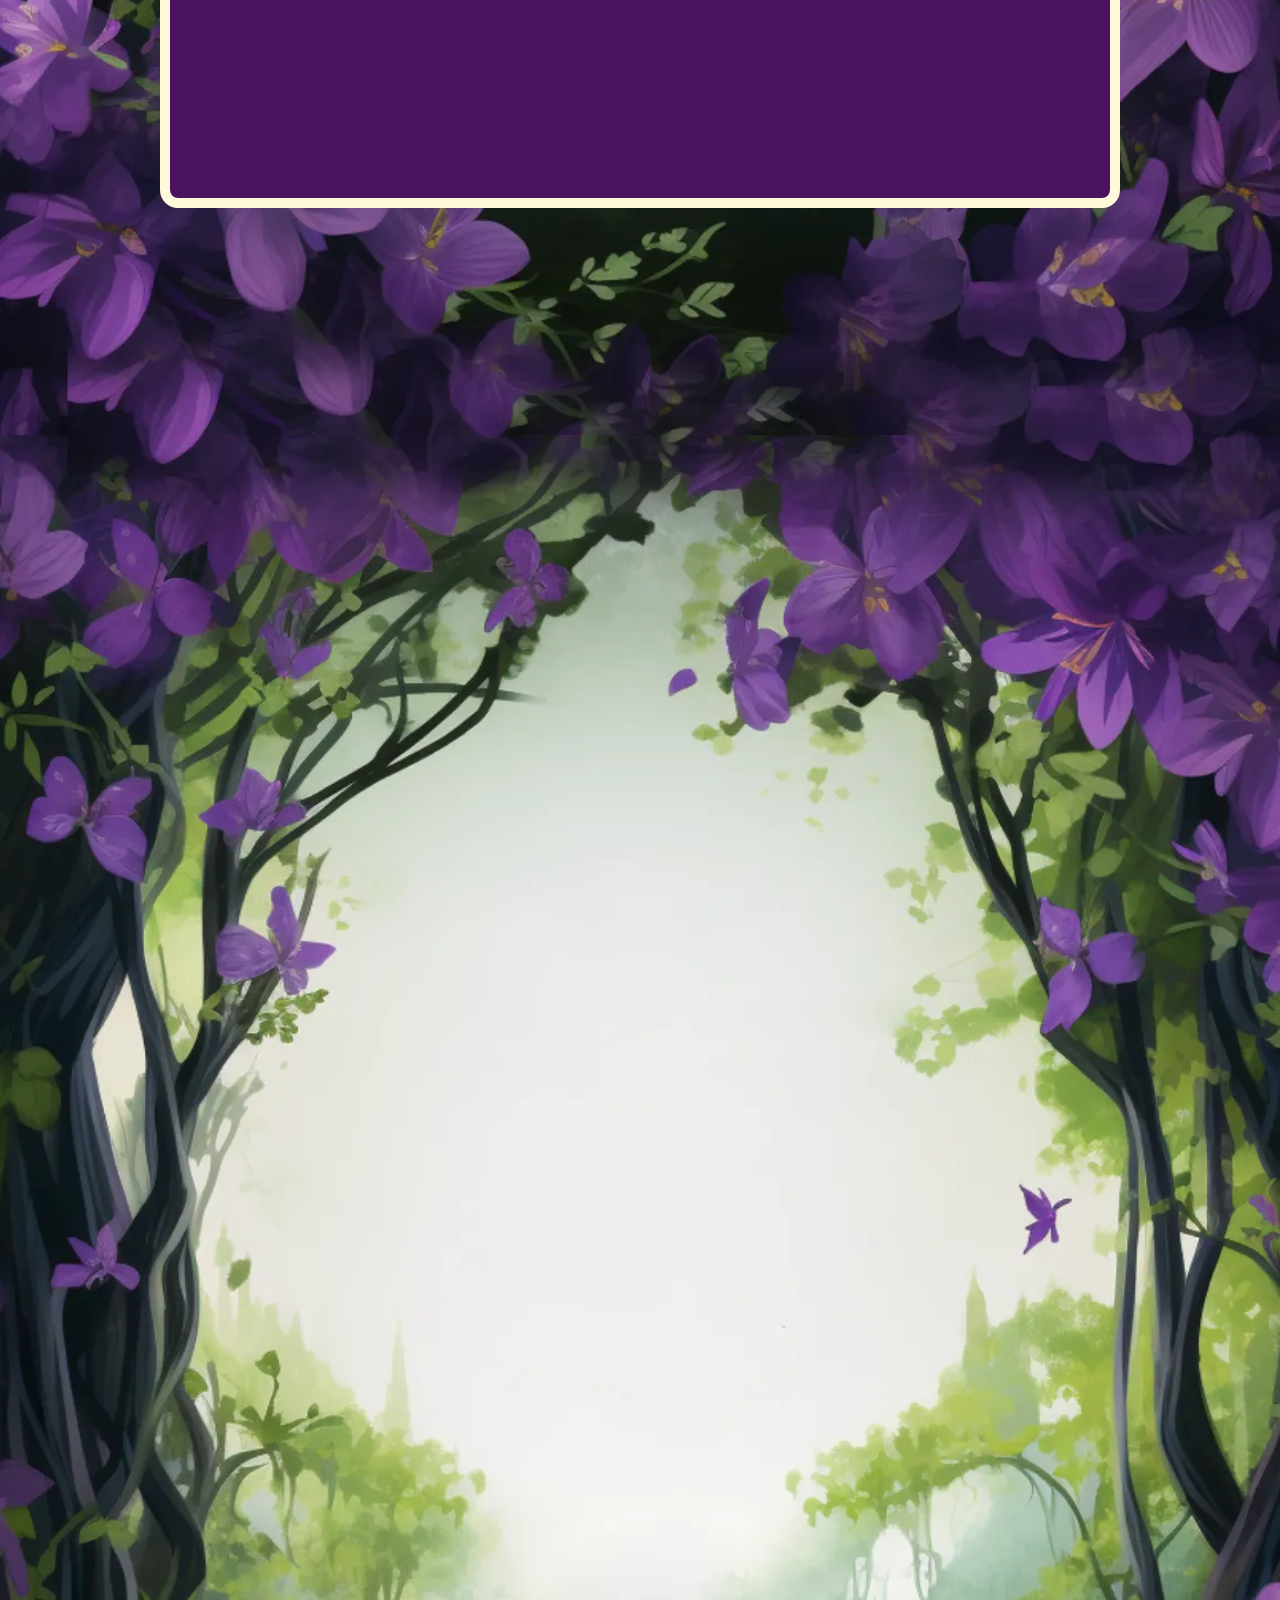
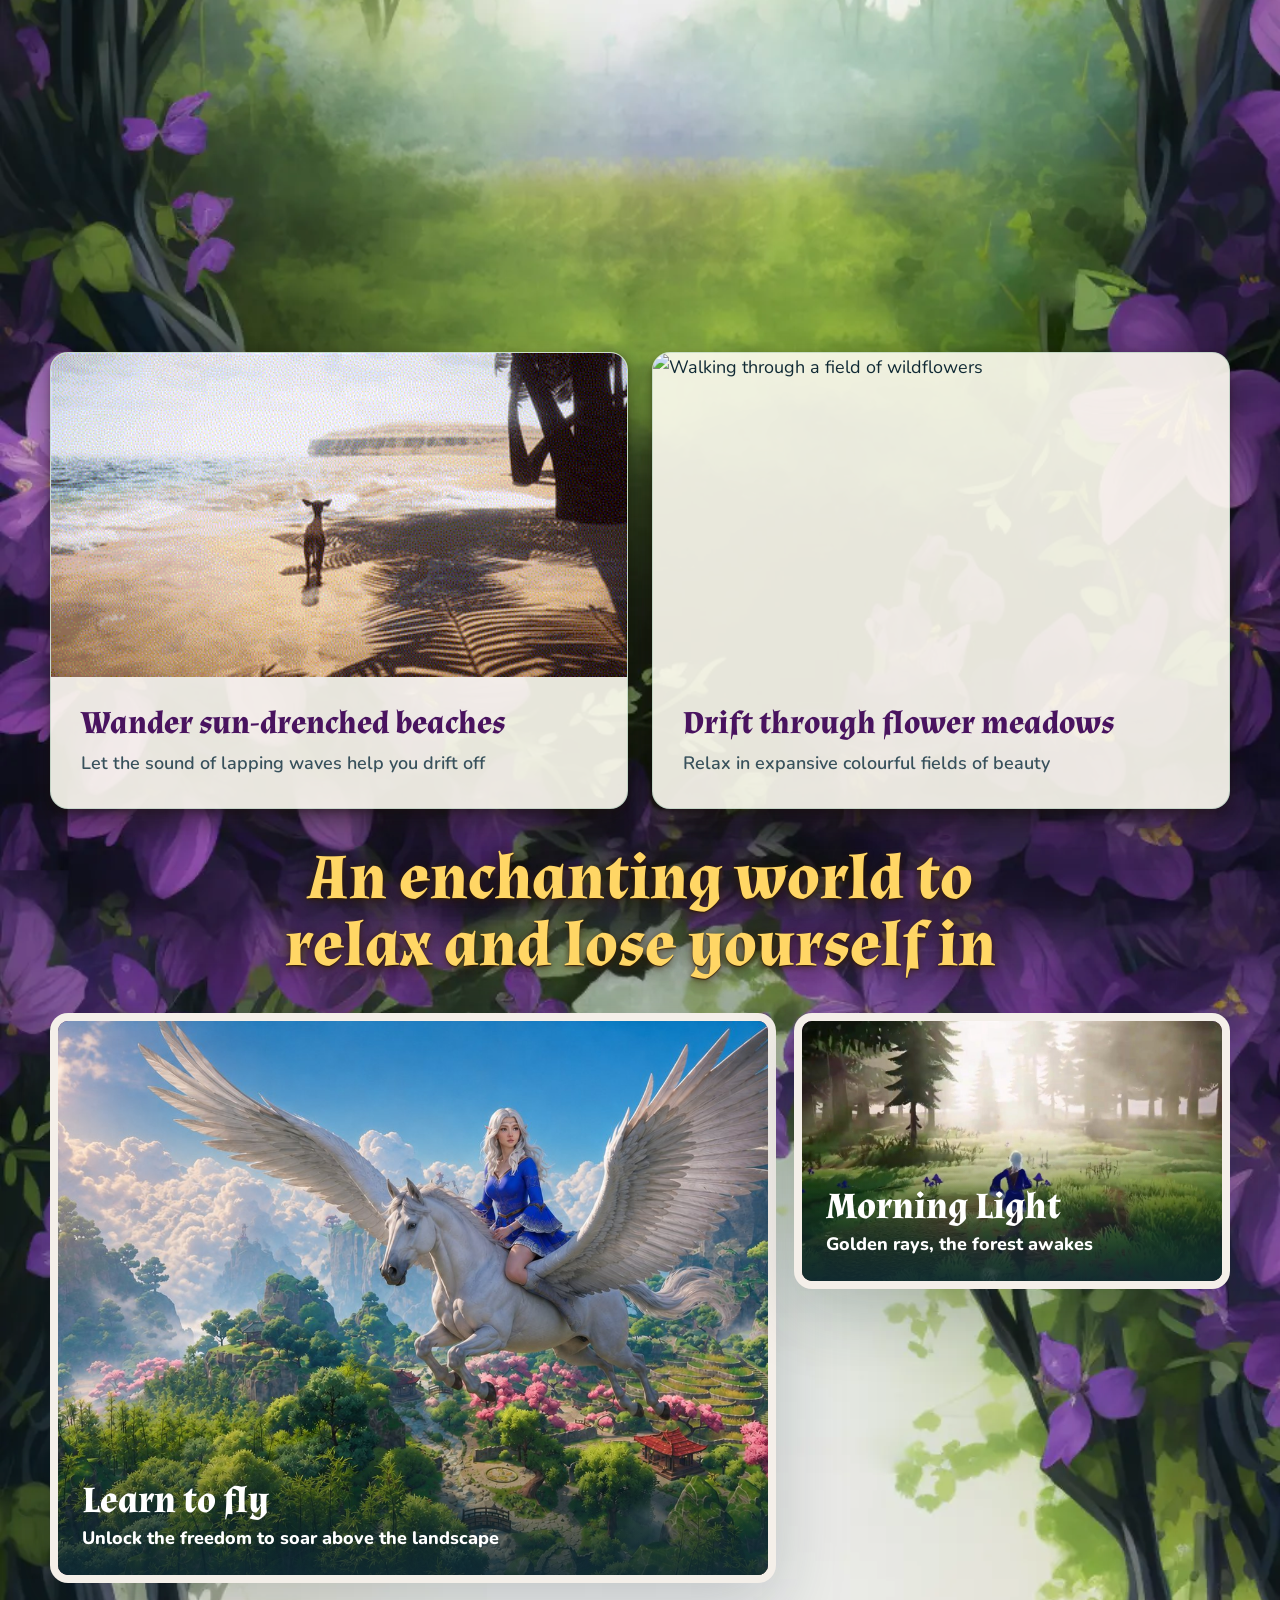
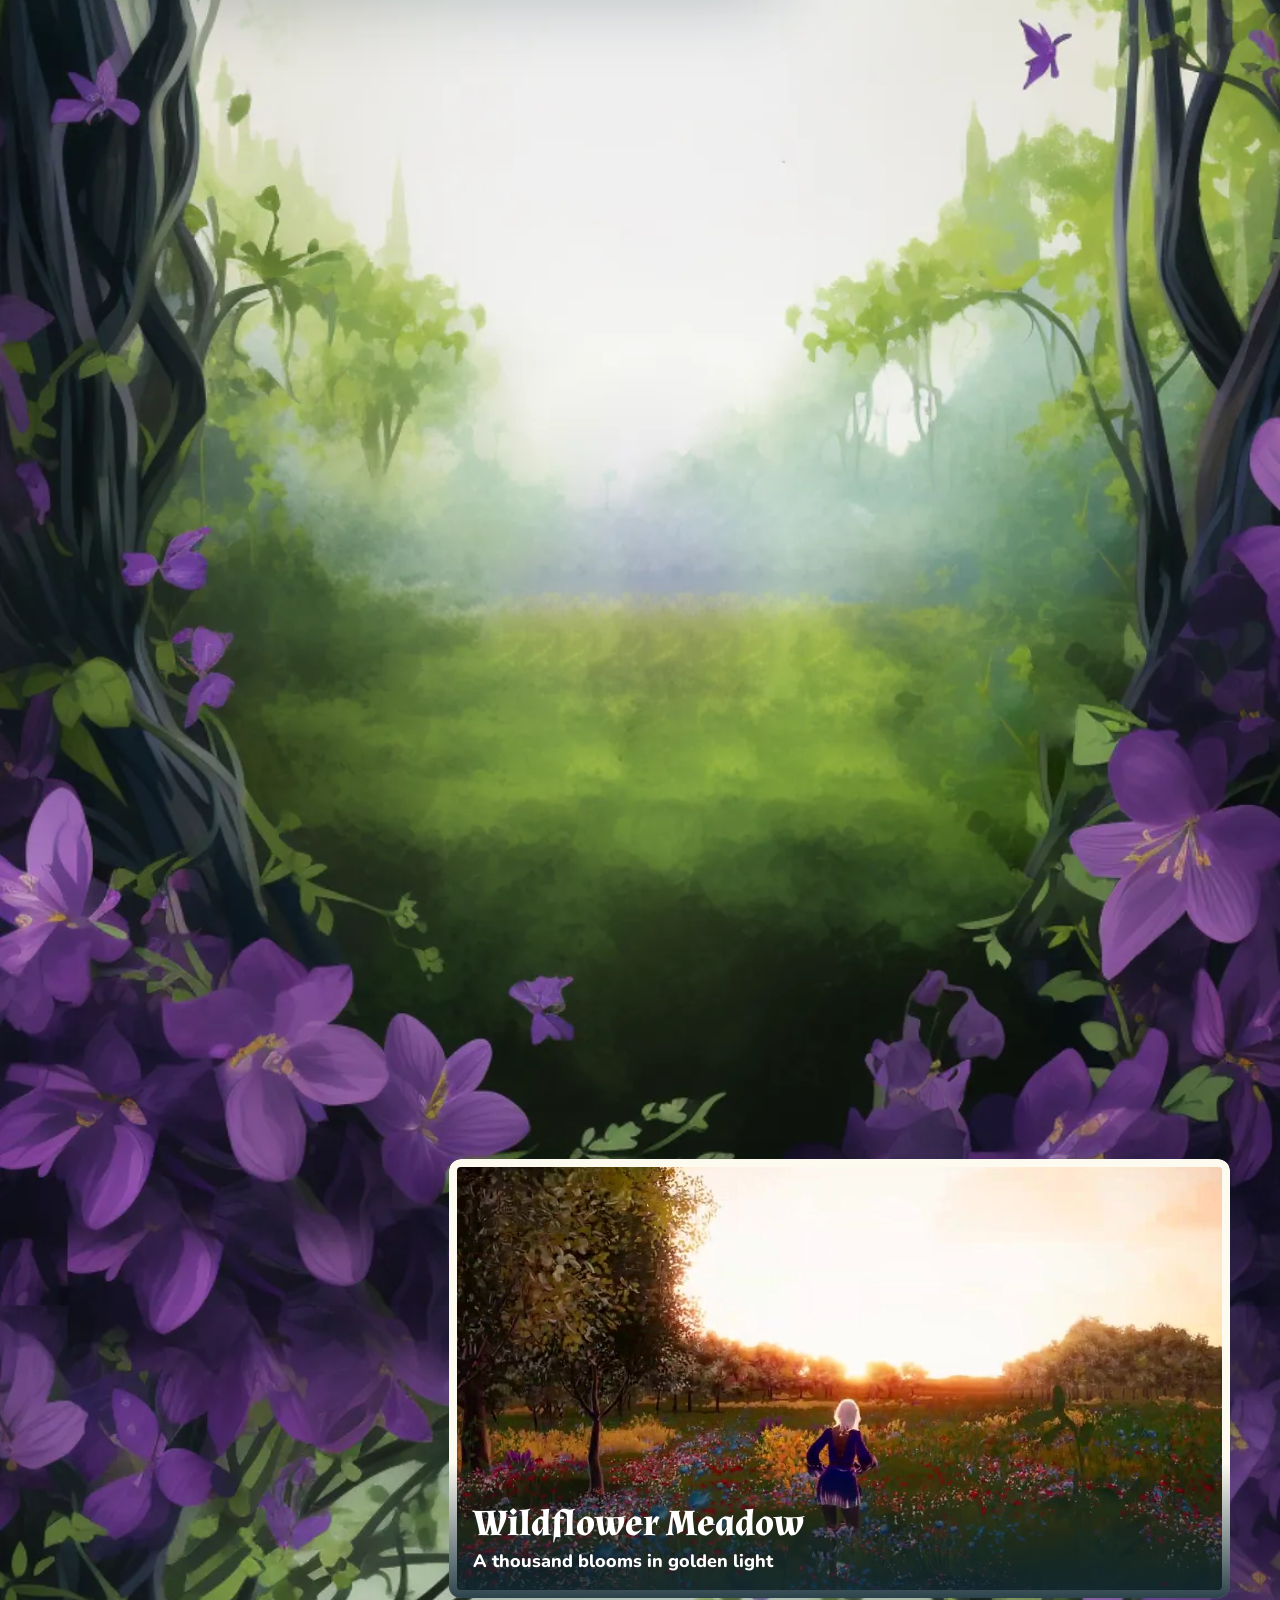
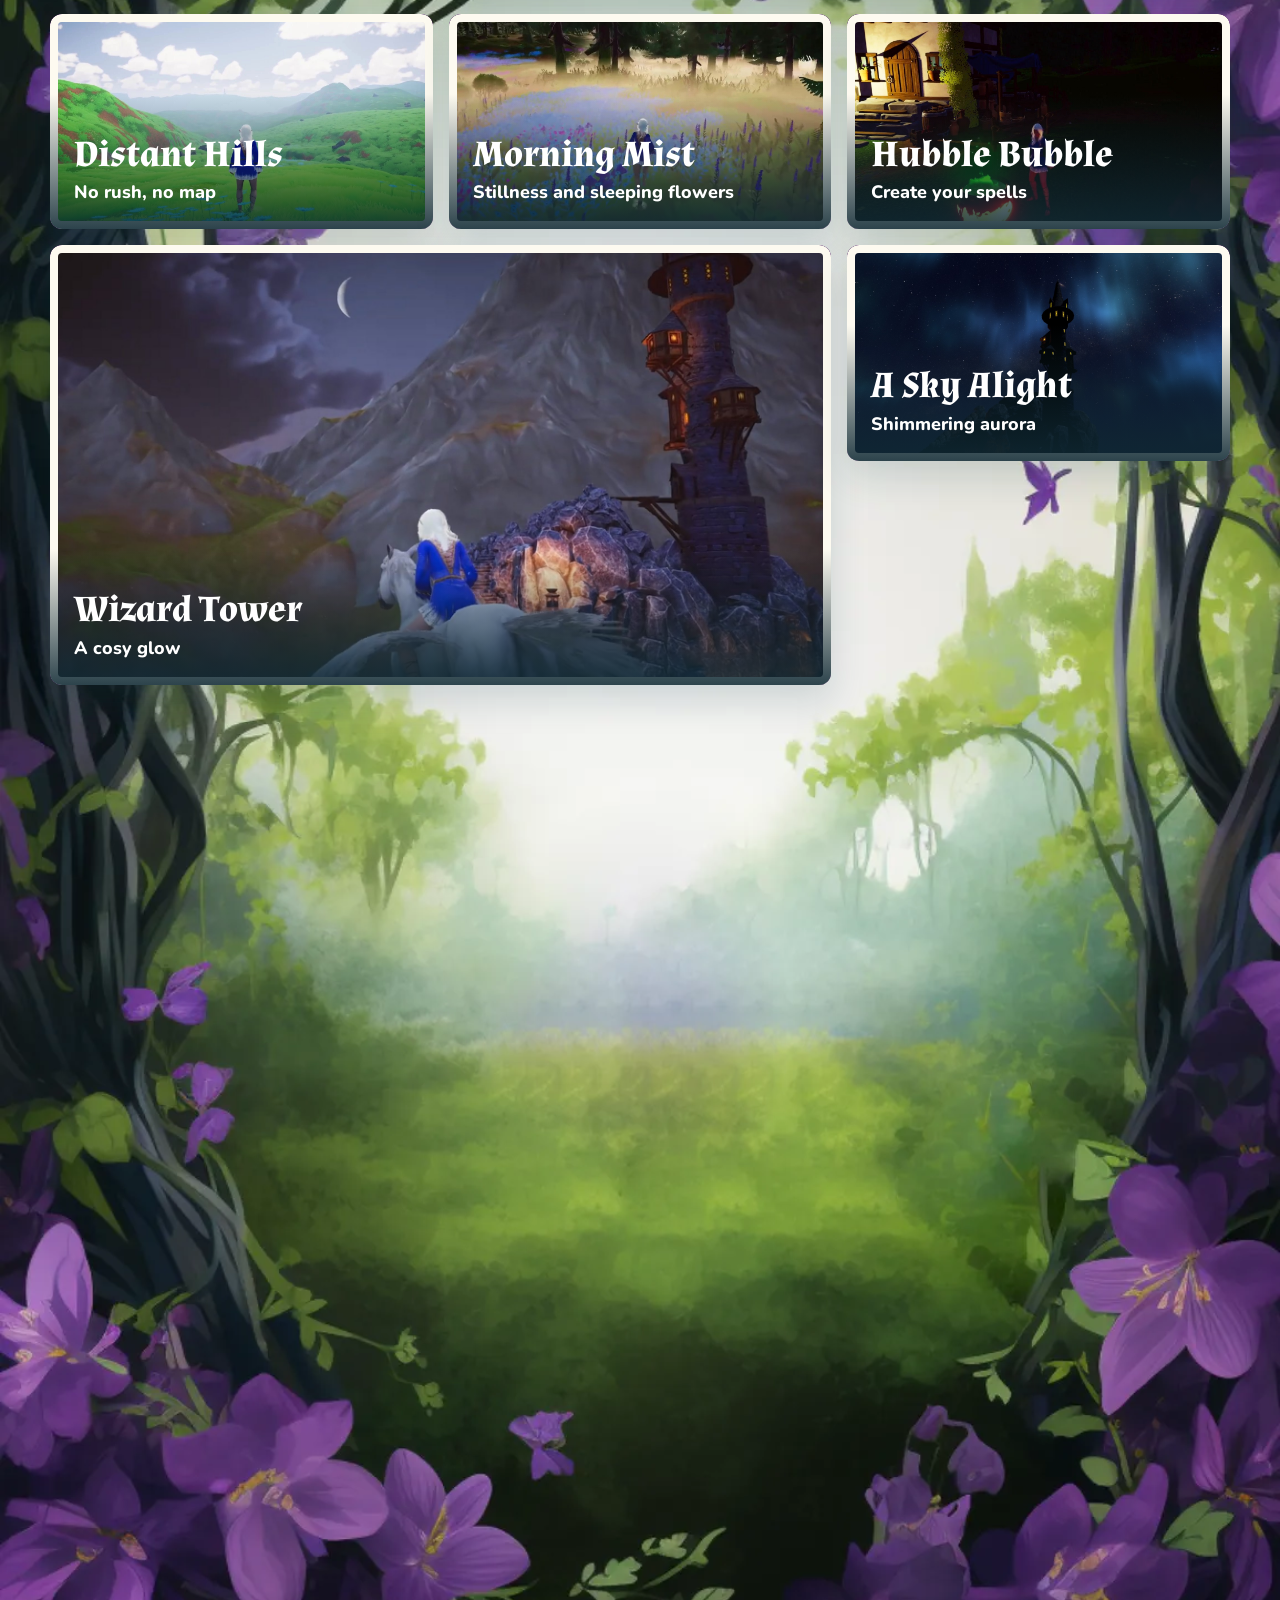
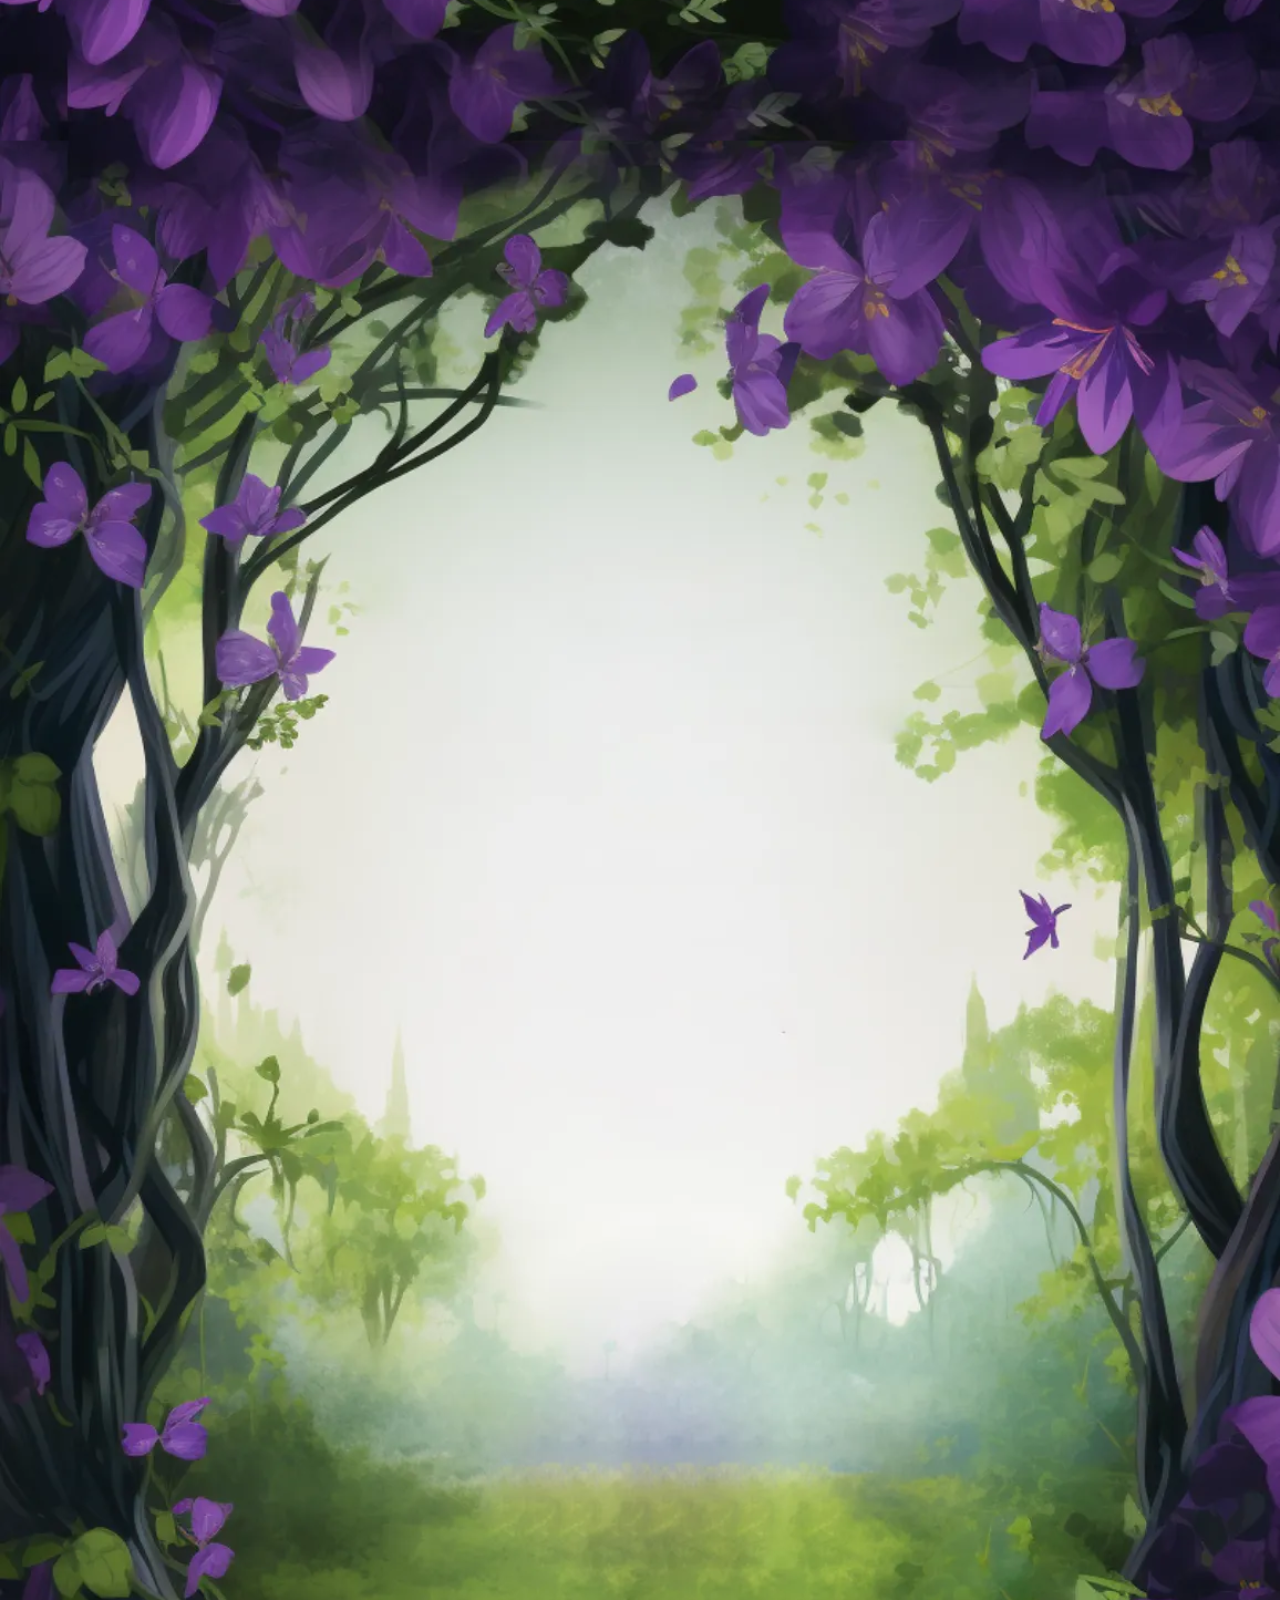
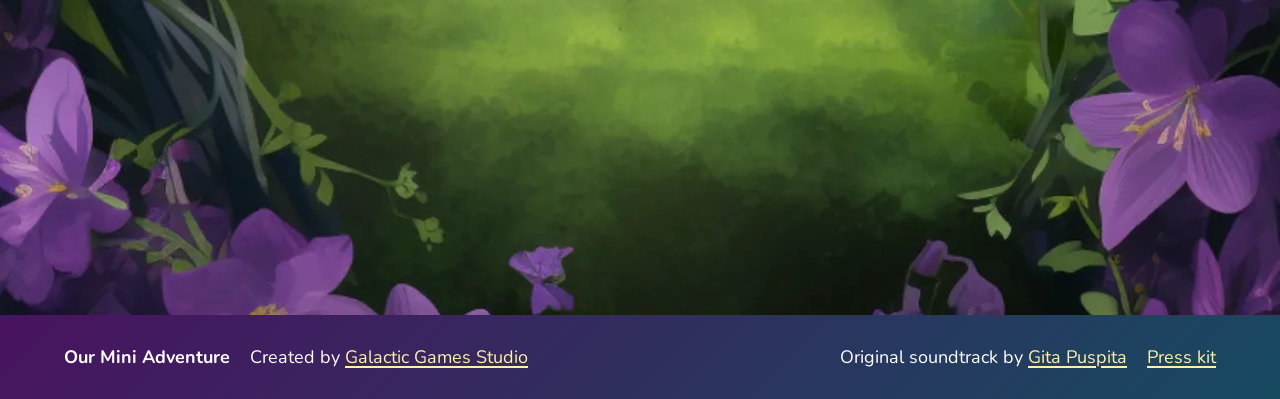
==== commit e7a9da61: "Use retouched 'Orrery Balanced' image for the orrery scene" ====
--- a/index.html
+++ b/index.html
@@ -140,7 +140,7 @@
 					</figcaption>
 				</figure>
 				<figure class="cinematic-card" data-reveal>
-					<img src="images/still-orrery.jpg?v=2" alt="A brass orrery, an ornate clockwork model of the heavens, on a constellation-marked stand beside old spell books in a wizard's study" loading="lazy">
+					<img src="images/still-orrery.jpg?v=3" alt="A brass orrery, an ornate clockwork model of the heavens, on a constellation-marked stand beside old spell books in a wizard's study" loading="lazy">
 					<figcaption>
 						<strong>The Magic Orrery</strong>
 						<span>Use it to change the time of day or season</span>
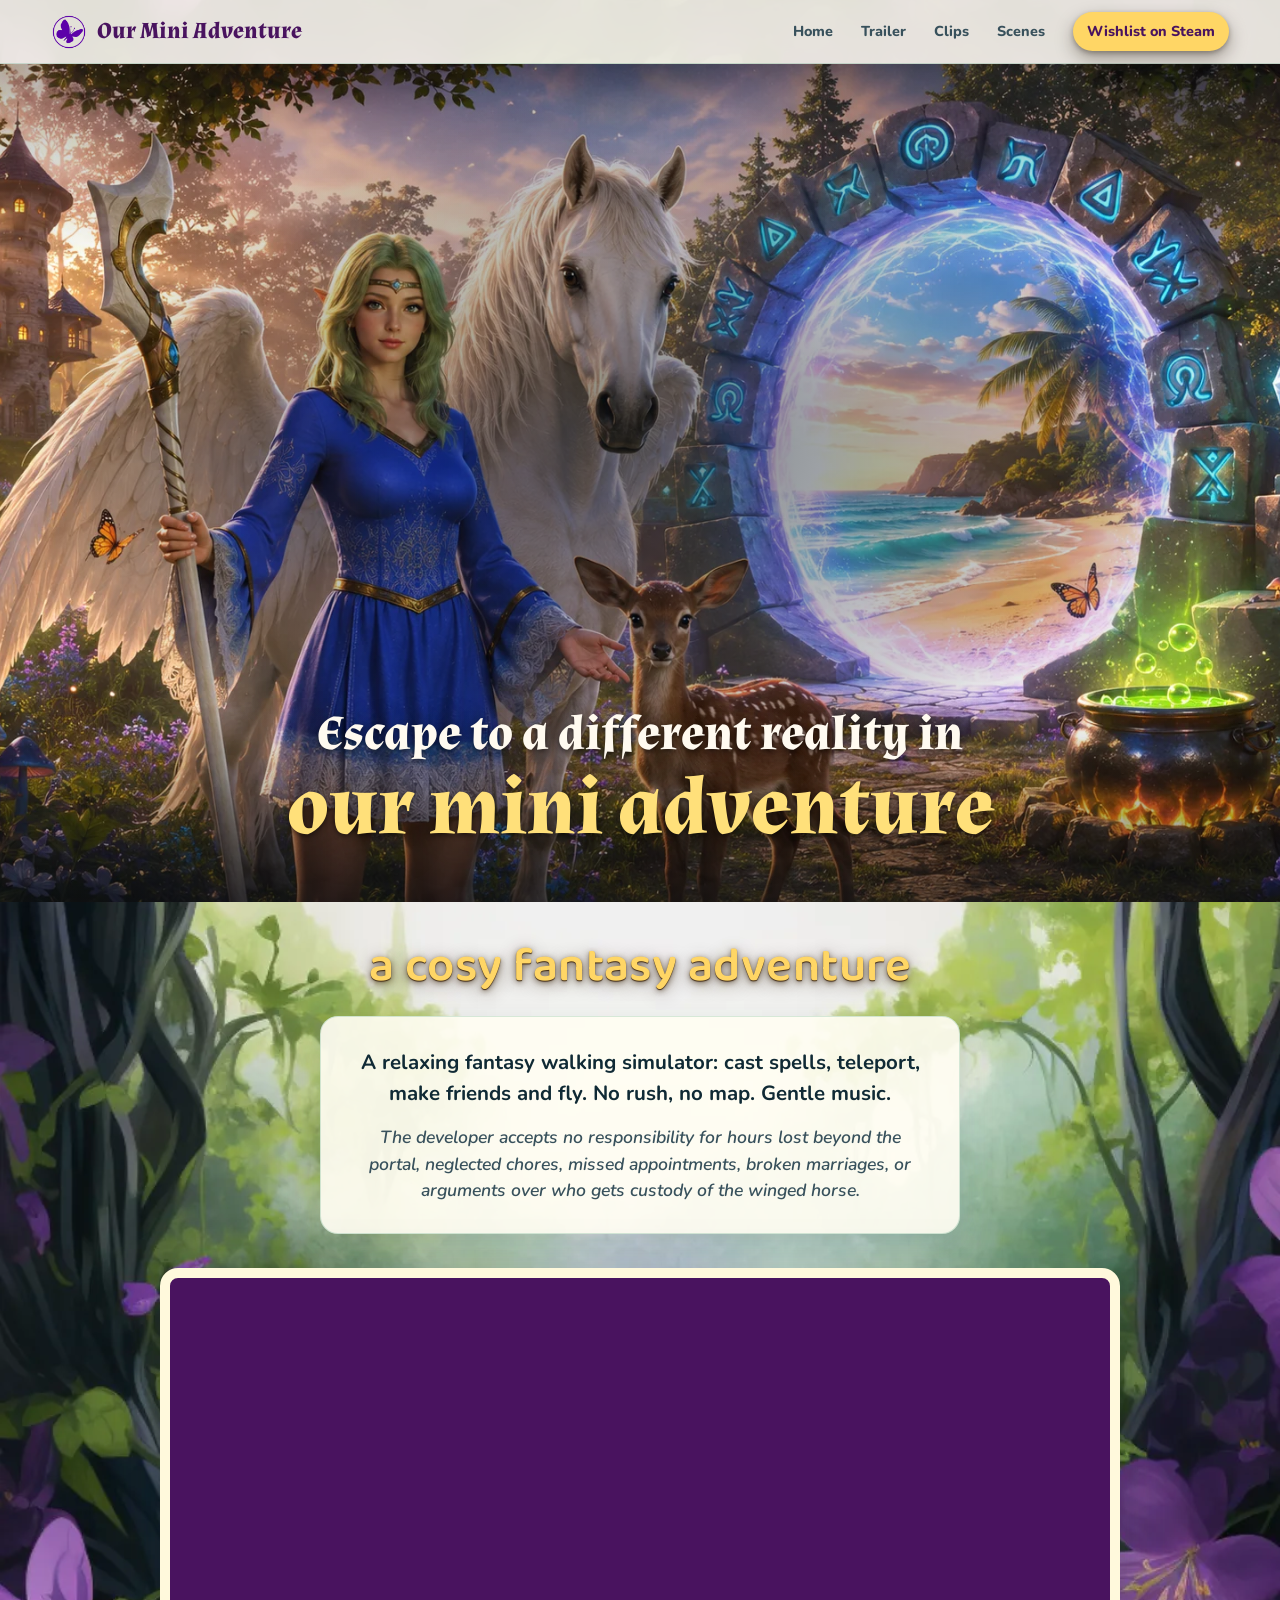
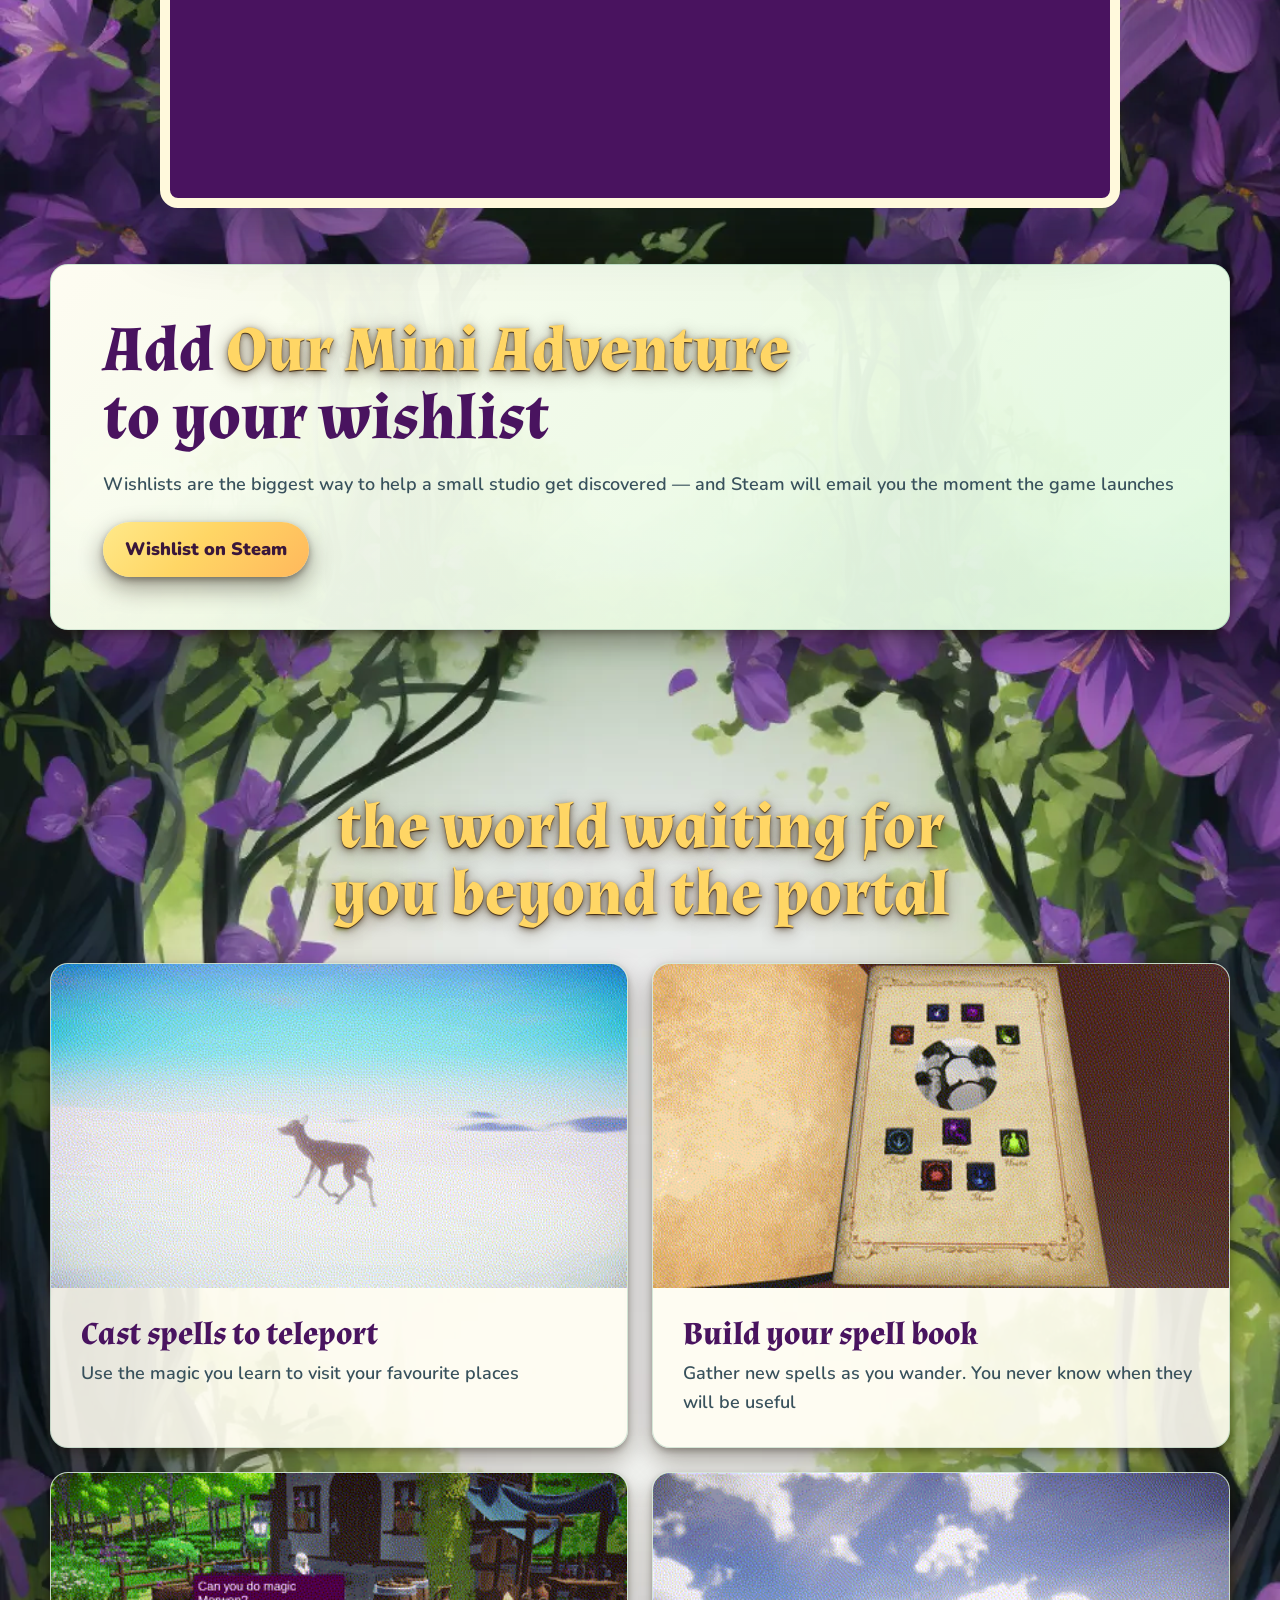
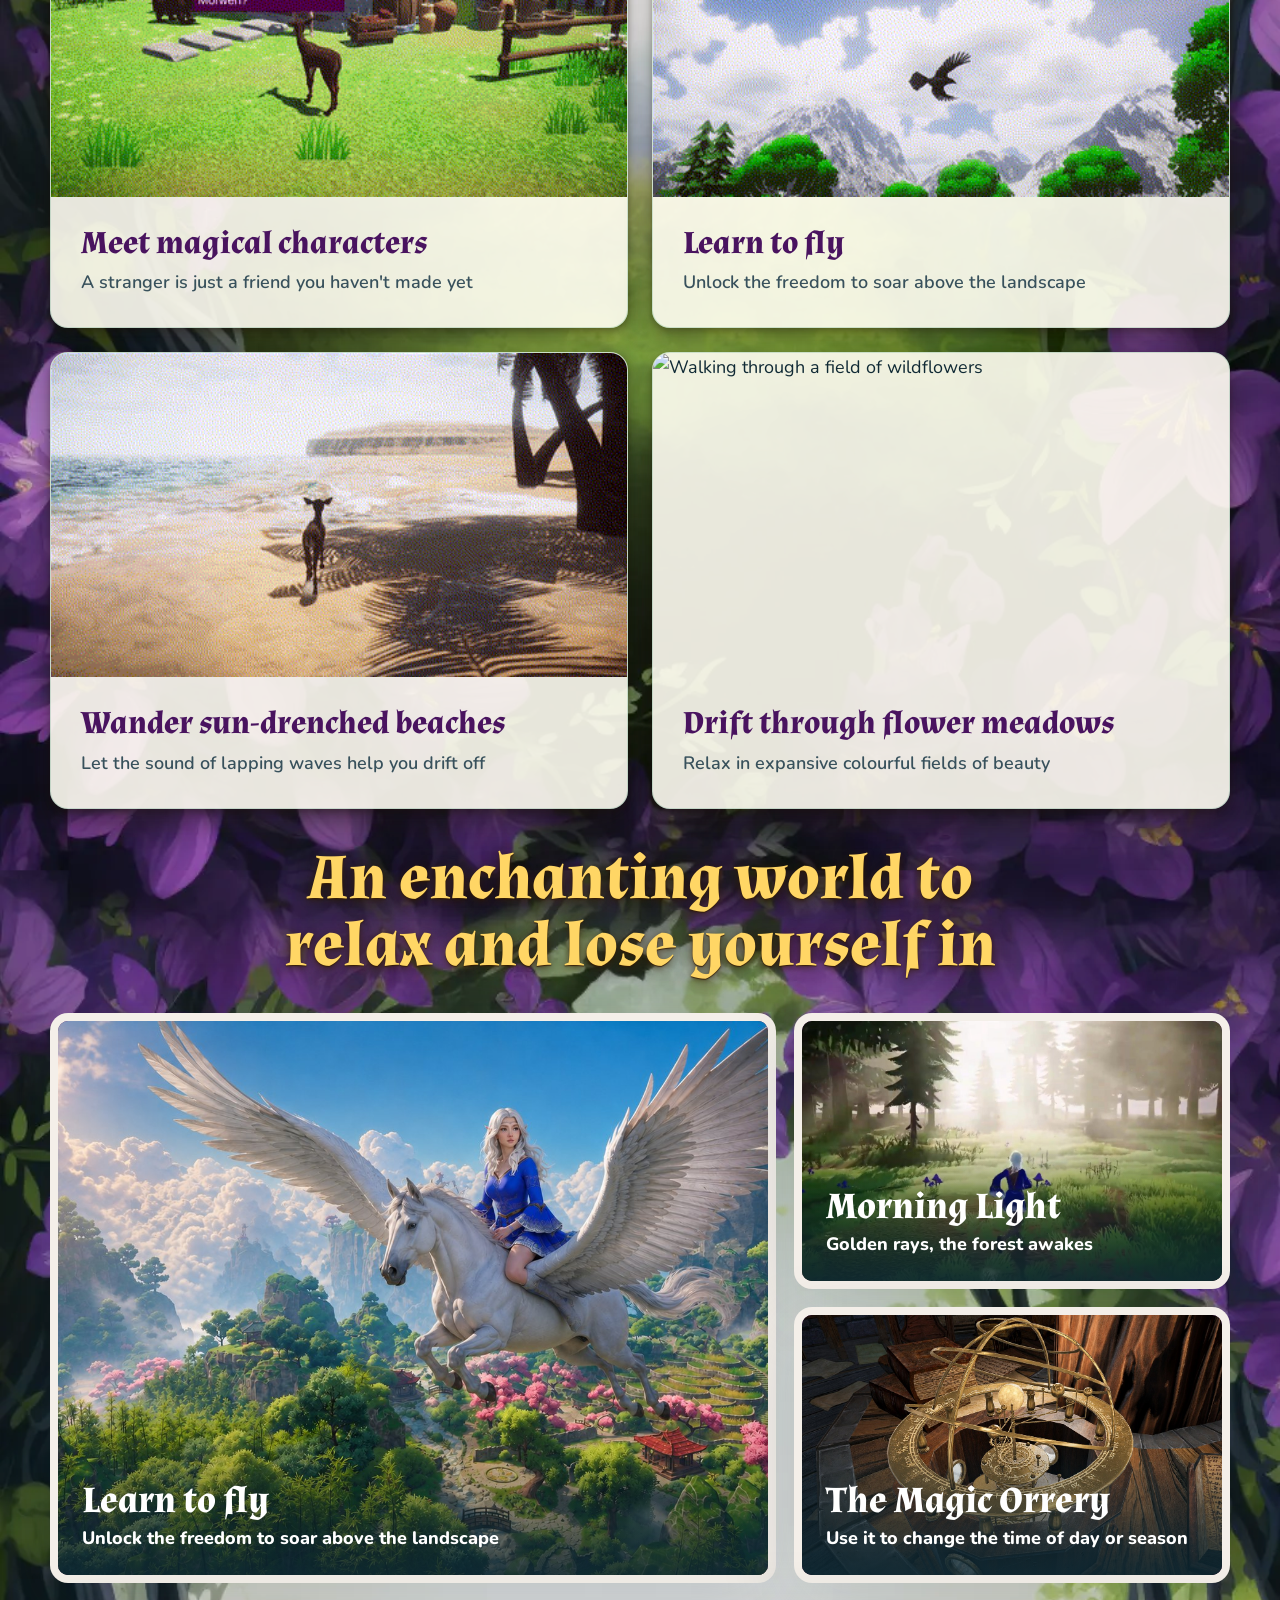
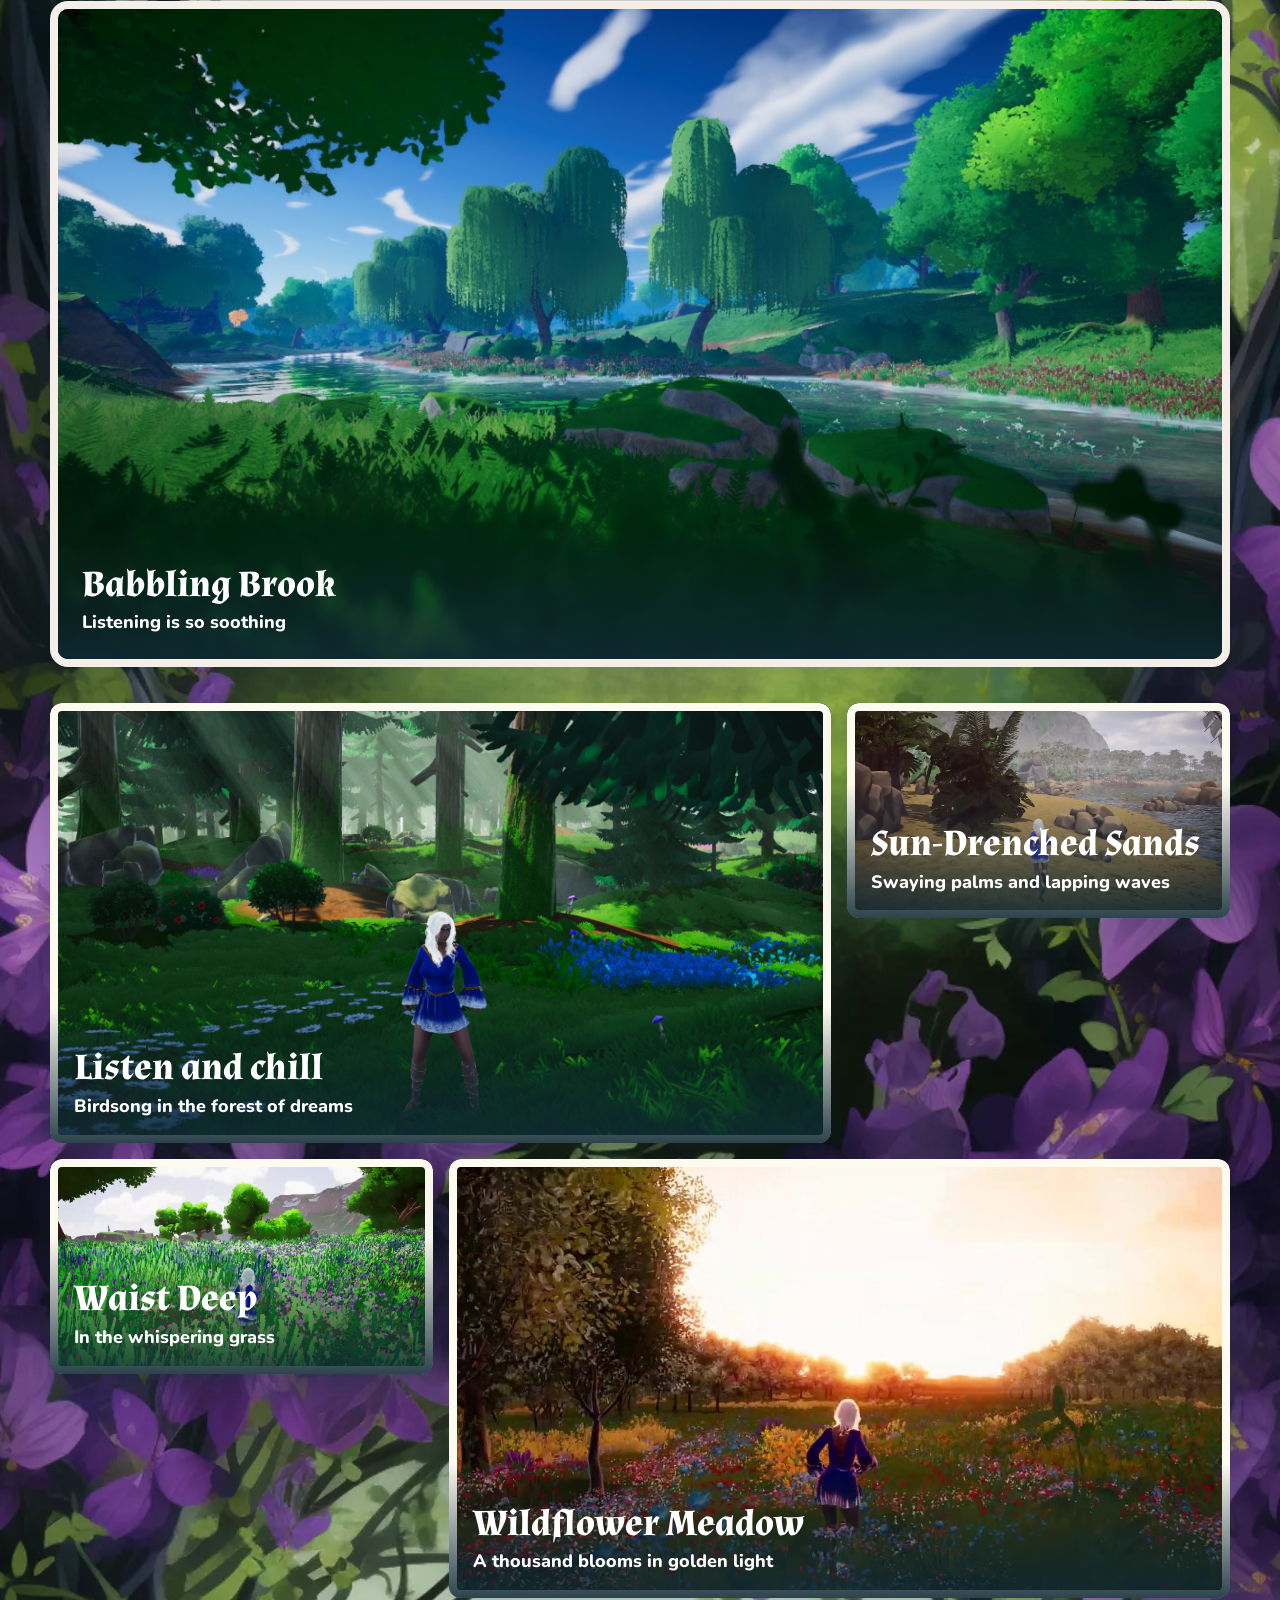
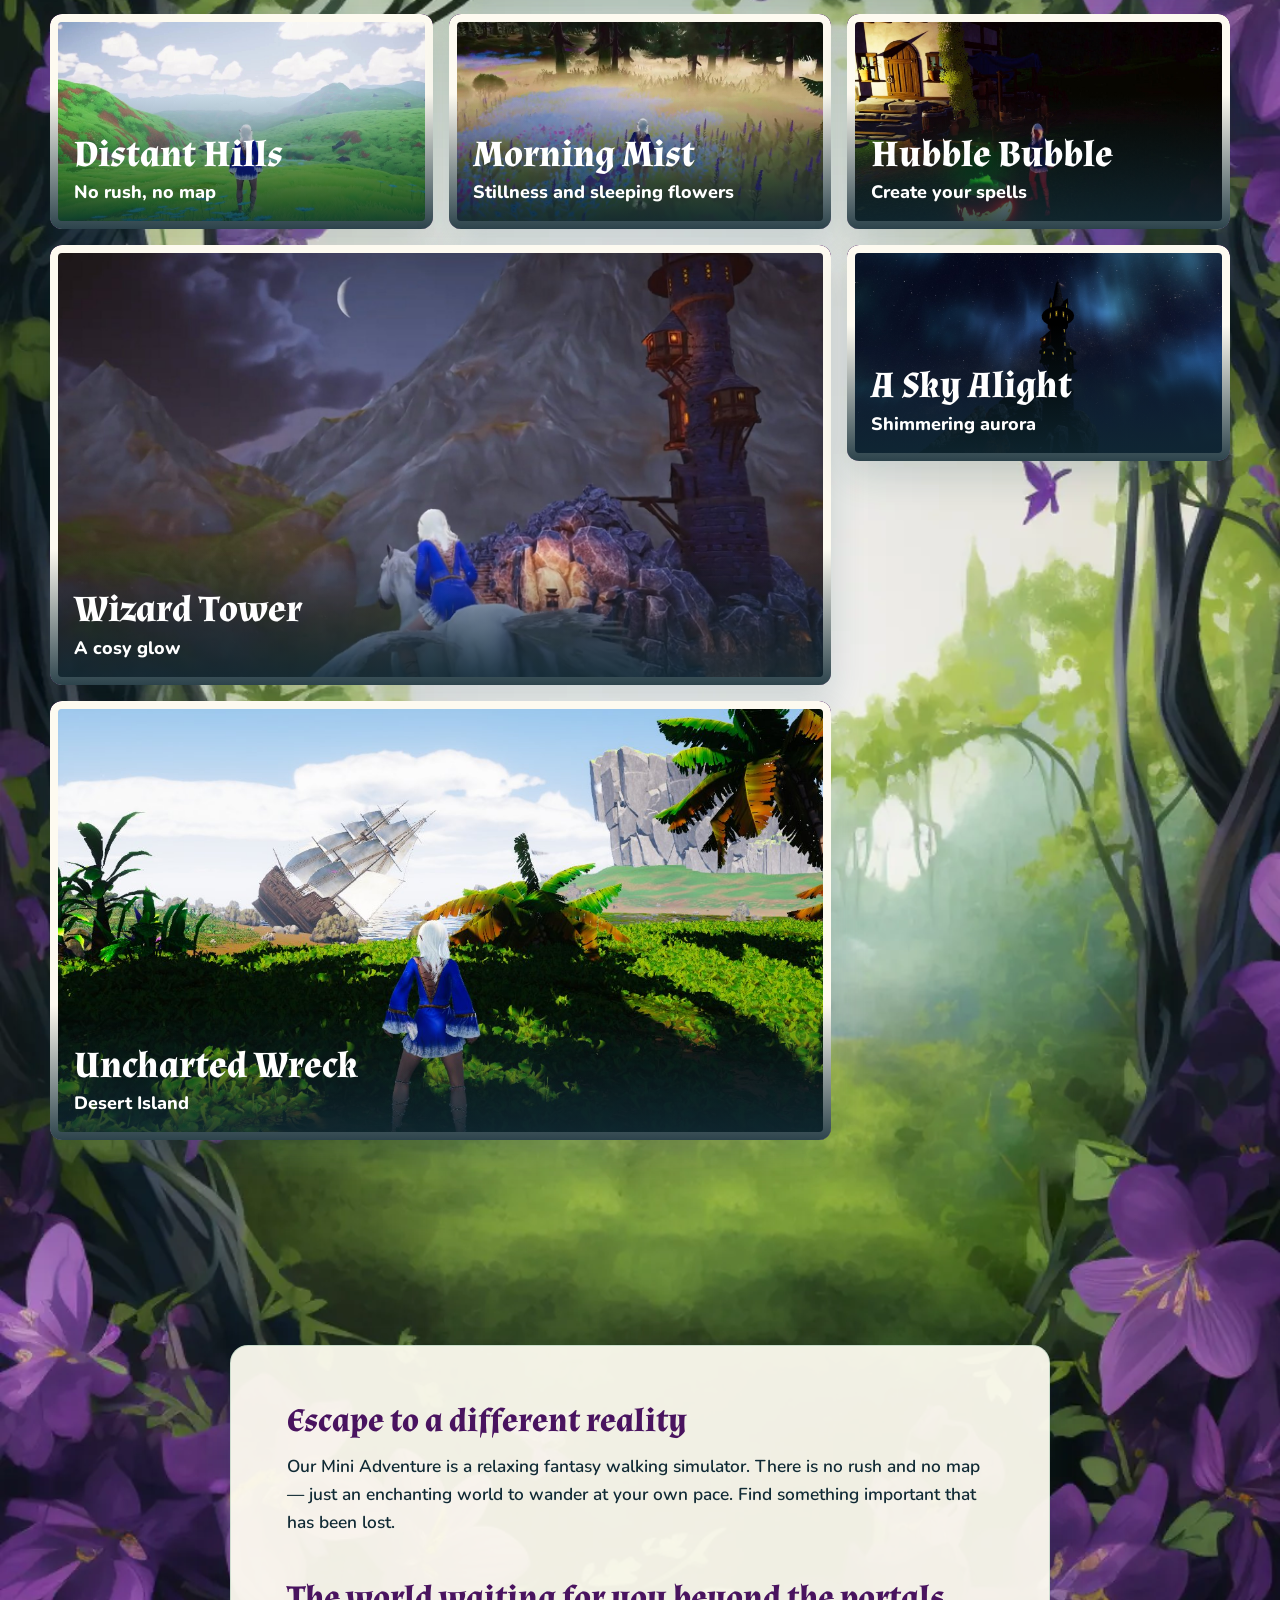
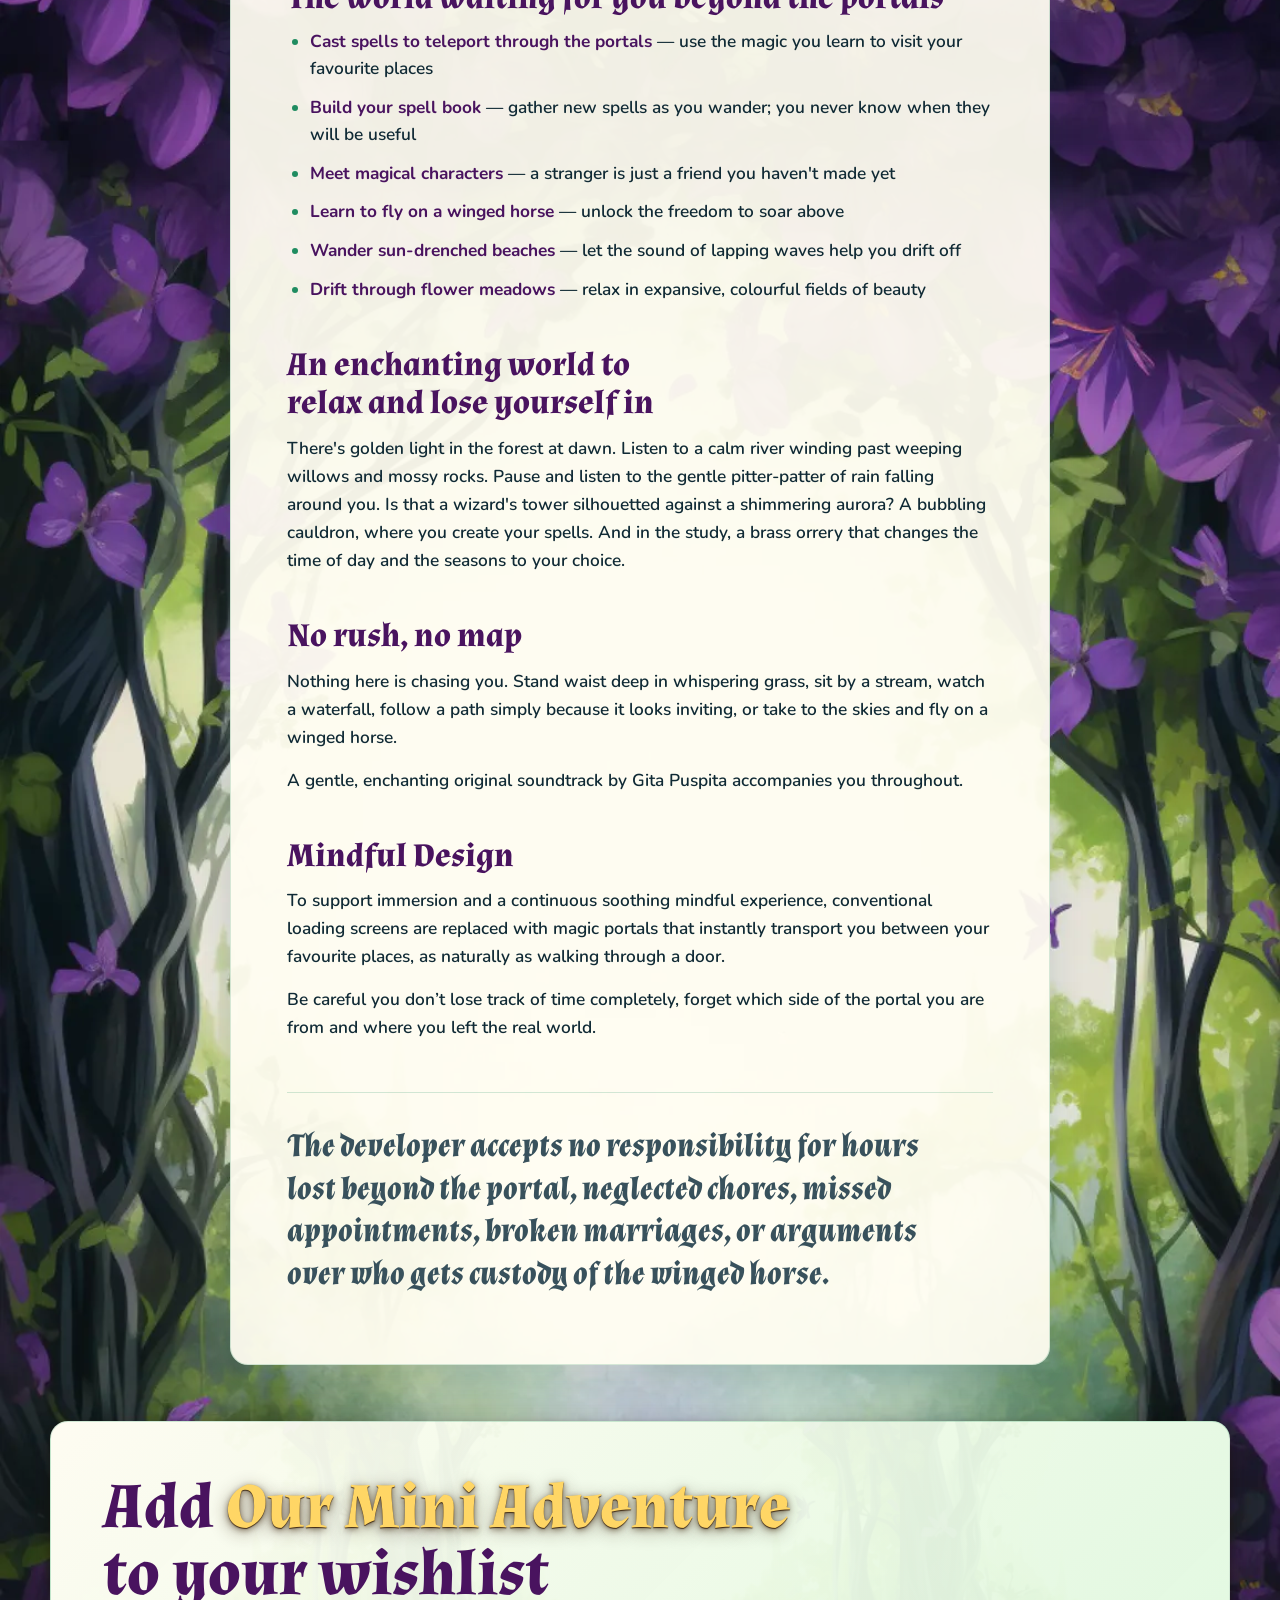
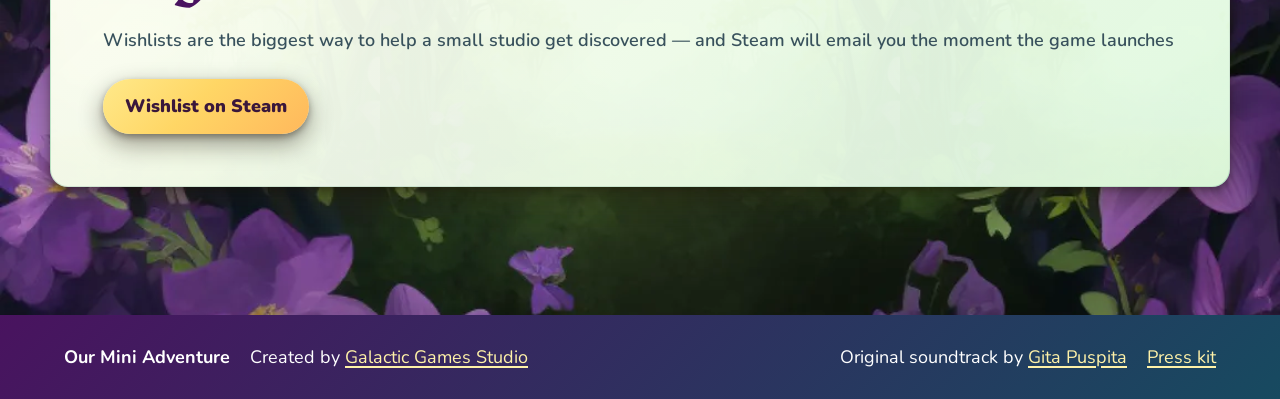
==== commit c353d24d: "Remove reveal-on-scroll fade" ====
--- a/index.html
+++ b/index.html
@@ -23,7 +23,7 @@
 	<link rel="preconnect" href="https://fonts.gstatic.com" crossorigin>
 	<link href="https://fonts.googleapis.com/css2?family=Almendra:wght@400;700&family=Baloo+2:wght@500;600;700&family=Nunito:wght@400;700;800&display=swap" rel="stylesheet">
 	<link rel="shortcut icon" type="image/png" href="images/favicon.png">
-	<link rel="stylesheet" href="style.css?v=40">
+	<link rel="stylesheet" href="style.css?v=41">
 </head>
 <body>
 	<header class="site-header">
@@ -50,20 +50,20 @@
 		</section>
 
 		<section class="feature-band" id="trailer">
-			<div class="section-heading" data-reveal>
+			<div class="section-heading">
 				<h2>a cosy fantasy adventure</h2>
 				<div class="intro-card">
 					<p class="lede">A relaxing fantasy walking simulator: cast spells, teleport, make friends and fly. No rush, no map. Gentle music.</p>
 					<p class="disclaimer">The developer accepts no responsibility for hours lost beyond the portal, neglected chores, missed appointments, broken marriages, or arguments over who gets custody of the winged horse.</p>
 				</div>
 			</div>
-			<div class="video-frame" id="trailer-video" data-reveal>
+			<div class="video-frame" id="trailer-video">
 				<iframe src="https://www.youtube.com/embed/1UINKlqv1TQ?si=FwWhw6TLHOQhtgRq" title="Our Mini Adventure trailer" loading="lazy" allow="accelerometer; autoplay; clipboard-write; encrypted-media; gyroscope; picture-in-picture; web-share" allowfullscreen></iframe>
 			</div>
 		</section>
 
 		<section class="wishlist" id="wishlist" aria-labelledby="wishlist-title">
-			<div class="wishlist-copy" data-reveal>
+			<div class="wishlist-copy">
 				<h2 id="wishlist-title">Add <span class="gold-text">Our Mini Adventure</span> to your wishlist</h2>
 				<p>Wishlists are the biggest way to help a small studio get discovered — and Steam will email you the moment the game launches</p>
 				<a class="button button-primary" href="https://store.steampowered.com/app/2154200/Our_Mini_Adventure/" target="_blank" rel="noopener">Wishlist on Steam</a>
@@ -71,46 +71,46 @@
 		</section>
 
 		<section class="features" id="features" aria-labelledby="features-title">
-			<div class="section-heading" data-reveal>
+			<div class="section-heading">
 				<h2 id="features-title">the world waiting for you beyond the portal</h2>
 			</div>
 			<div class="feature-grid" id="gifs">
-				<article class="feature-card" data-reveal>
+				<article class="feature-card">
 					<img src="images/gif_teleport.gif" alt="Casting a teleport spell beside a magical stone portal" loading="lazy">
 					<div>
 						<h3>Cast spells to teleport</h3>
 						<p>Use the magic you learn to visit your favourite places</p>
 					</div>
 				</article>
-				<article class="feature-card" data-reveal>
+				<article class="feature-card">
 					<img src="images/gif_spell_book.gif" alt="Opening the spell book to choose a spell" loading="lazy">
 					<div>
 						<h3>Build your spell book</h3>
 						<p>Gather new spells as you wander. You never know when they will be useful</p>
 					</div>
 				</article>
-				<article class="feature-card" data-reveal>
+				<article class="feature-card">
 					<img src="images/gif_convo.gif" alt="Talking with a magical friend near a cottage" loading="lazy">
 					<div>
 						<h3>Meet magical characters</h3>
 						<p>A stranger is just a friend you haven't made yet</p>
 					</div>
 				</article>
-				<article class="feature-card" data-reveal>
+				<article class="feature-card">
 					<img src="images/gif_flight.gif" alt="Flying on a winged horse at sunset" loading="lazy">
 					<div>
 						<h3>Learn to fly</h3>
 						<p>Unlock the freedom to soar above the landscape</p>
 					</div>
 				</article>
-				<article class="feature-card" data-reveal>
+				<article class="feature-card">
 					<img src="images/gif_beach.gif" alt="Exploring a bright sunlit beach" loading="lazy">
 					<div>
 						<h3>Wander sun-drenched beaches</h3>
 						<p>Let the sound of lapping waves help you drift off</p>
 					</div>
 				</article>
-				<article class="feature-card" data-reveal>
+				<article class="feature-card">
 					<img src="images/gif_flower_field.gif" alt="Walking through a field of wildflowers" loading="lazy">
 					<div>
 						<h3>Drift through flower meadows</h3>
@@ -121,32 +121,32 @@
 		</section>
 
 		<section class="cinematic" aria-labelledby="cinematic-title">
-			<div class="section-heading" data-reveal>
+			<div class="section-heading">
 				<h2 id="cinematic-title">An enchanting world to relax and lose yourself in</h2>
 			</div>
 			<div class="cinematic-grid" id="scenes">
-				<figure class="cinematic-card cinematic-large" data-reveal>
+				<figure class="cinematic-card cinematic-large">
 					<img src="images/still-winged-horse-valley.jpg" alt="Flying on a winged horse above a lush valley of blossom trees and green hills" loading="lazy">
 					<figcaption>
 						<strong>Learn to fly</strong>
 						<span>Unlock the freedom to soar above the landscape</span>
 					</figcaption>
 				</figure>
-				<figure class="cinematic-card" data-reveal>
+				<figure class="cinematic-card">
 					<img src="images/still-god-rays-forest.jpg" alt="Sunbeams shining through a quiet forest" loading="lazy">
 					<figcaption>
 						<strong>Morning Light</strong>
 						<span>Golden rays, the forest awakes</span>
 					</figcaption>
 				</figure>
-				<figure class="cinematic-card" data-reveal>
+				<figure class="cinematic-card">
 					<img src="images/still-orrery.jpg?v=3" alt="A brass orrery, an ornate clockwork model of the heavens, on a constellation-marked stand beside old spell books in a wizard's study" loading="lazy">
 					<figcaption>
 						<strong>The Magic Orrery</strong>
 						<span>Use it to change the time of day or season</span>
 					</figcaption>
 				</figure>
-				<figure class="cinematic-card cinematic-wide" data-reveal>
+				<figure class="cinematic-card cinematic-wide">
 					<img src="images/still-river-willows.jpg" alt="A calm river winding past weeping willow trees, mossy rocks and wildflowers under a blue sky" loading="lazy">
 					<figcaption>
 						<strong>Babbling Brook</strong>
@@ -158,70 +158,70 @@
 
 		<section class="gallery" id="gallery" aria-label="Screenshots">
 			<div class="gallery-grid">
-				<figure class="gallery-card wide" data-reveal>
+				<figure class="gallery-card wide">
 					<img src="images/still-forest-clearing.jpg" alt="Standing in a sunlit forest clearing scattered with blue flowers" loading="lazy">
 					<figcaption>
 						<strong>Listen and chill</strong>
 						<span>Birdsong in the forest of dreams</span>
 					</figcaption>
 				</figure>
-				<figure class="gallery-card" data-reveal>
+				<figure class="gallery-card">
 					<img src="images/still-beach-path.jpg" alt="A sandy beach path with palm trees and water" loading="lazy">
 					<figcaption>
 						<strong>Sun-Drenched Sands</strong>
 						<span>Swaying palms and lapping waves</span>
 					</figcaption>
 				</figure>
-				<figure class="gallery-card" data-reveal>
+				<figure class="gallery-card">
 					<img src="images/still-flower-meadow.jpg" alt="A character walking through a dense flower meadow" loading="lazy">
 					<figcaption>
 						<strong>Waist Deep</strong>
 						<span>In the whispering grass</span>
 					</figcaption>
 				</figure>
-				<figure class="gallery-card wide" data-reveal>
+				<figure class="gallery-card wide">
 					<img src="images/still-wildflower-sunset.jpg" alt="A sunset over a field of wildflowers" loading="lazy">
 					<figcaption>
 						<strong>Wildflower Meadow</strong>
 						<span>A thousand blooms in golden light</span>
 					</figcaption>
 				</figure>
-				<figure class="gallery-card" data-reveal>
+				<figure class="gallery-card">
 					<img src="images/still-distant-hills.jpg" alt="Rolling green hills under soft clouds" loading="lazy">
 					<figcaption>
 						<strong>Distant Hills</strong>
 						<span>No rush, no map</span>
 					</figcaption>
 				</figure>
-				<figure class="gallery-card" data-reveal>
+				<figure class="gallery-card">
 					<img src="images/still-fog-flowers.jpg" alt="A misty field of blue and purple flowers" loading="lazy">
 					<figcaption>
 						<strong>Morning Mist</strong>
 						<span>Stillness and sleeping flowers</span>
 					</figcaption>
 				</figure>
-				<figure class="gallery-card" data-reveal>
+				<figure class="gallery-card">
 					<img src="images/still-cauldron-night.jpg" alt="A glowing cauldron outside a cottage at night" loading="lazy">
 					<figcaption>
 						<strong>Hubble Bubble</strong>
 						<span>Create your spells</span>
 					</figcaption>
 				</figure>
-				<figure class="gallery-card wide" data-reveal>
+				<figure class="gallery-card wide">
 					<img src="images/still-moonlit-tower.jpg" alt="Flying past a lantern-lit wizard tower below a crescent moon" loading="lazy">
 					<figcaption>
 						<strong>Wizard Tower</strong>
 						<span>A cosy glow</span>
 					</figcaption>
 				</figure>
-				<figure class="gallery-card" data-reveal>
+				<figure class="gallery-card">
 					<img src="images/still-aurora-tower.jpg" alt="A wizard's tower silhouetted against a starry night sky lit by shimmering aurora" loading="lazy">
 					<figcaption>
 						<strong>A Sky Alight</strong>
 						<span>Shimmering aurora</span>
 					</figcaption>
 				</figure>
-				<figure class="gallery-card wide" data-reveal>
+				<figure class="gallery-card wide">
 					<img src="images/still-ship-mystery.jpg" alt="An old sailing ship wrecked and beached on a tropical shore, seen from a lush green clifftop" loading="lazy">
 					<figcaption>
 						<strong>Uncharted Wreck</strong>
@@ -232,7 +232,7 @@
 		</section>
 
 		<section class="about" aria-label="About Our Mini Adventure">
-			<div class="about-card" data-reveal>
+			<div class="about-card">
 				<h2>Escape to a different reality</h2>
 				<p>Our Mini Adventure is a relaxing fantasy walking simulator. There is no rush and no map — just an enchanting world to wander at your own pace. Find something important that has been lost.</p>
 
@@ -262,7 +262,7 @@
 		</section>
 
 		<section class="wishlist" id="wishlist-bottom" aria-labelledby="wishlist-title-bottom">
-			<div class="wishlist-copy" data-reveal>
+			<div class="wishlist-copy">
 				<h2 id="wishlist-title-bottom">Add <span class="gold-text">Our Mini Adventure</span> to your wishlist</h2>
 				<p>Wishlists are the biggest way to help a small studio get discovered — and Steam will email you the moment the game launches</p>
 				<a class="button button-primary" href="https://store.steampowered.com/app/2154200/Our_Mini_Adventure/" target="_blank" rel="noopener">Wishlist on Steam</a>
@@ -282,27 +282,5 @@
 		</div>
 	</footer>
 
-	<script>
-		// Gentle reveal-on-scroll (progressive enhancement; content shows normally without JS)
-		document.body.classList.add("js-enabled");
-		const revealAll = () => document.querySelectorAll("[data-reveal]").forEach((el) => el.classList.add("is-visible"));
-		if ("IntersectionObserver" in window) {
-			let observerAlive = false;
-			const observer = new IntersectionObserver((entries) => {
-				observerAlive = true;
-				for (const entry of entries) {
-					if (entry.isIntersecting) {
-						entry.target.classList.add("is-visible");
-						observer.unobserve(entry.target);
-					}
-				}
-			}, { threshold: 0.12, rootMargin: "0px 0px -40px" });
-			document.querySelectorAll("[data-reveal]").forEach((el) => observer.observe(el));
-			// Safety net: if the observer never fires (unusual browser states), show everything
-			setTimeout(() => { if (!observerAlive) revealAll(); }, 1600);
-		} else {
-			revealAll();
-		}
-	</script>
 </body>
 </html>
--- a/style.css
+++ b/style.css
@@ -716,17 +716,6 @@
 	color: #fff2a8;
 }
 
-.js-enabled [data-reveal] {
-	opacity: 0;
-	transform: translateY(18px);
-	transition: opacity 520ms ease, transform 520ms ease;
-}
-
-.js-enabled [data-reveal].is-visible {
-	opacity: 1;
-	transform: translateY(0);
-}
-
 @media (prefers-reduced-motion: reduce) {
 	html {
 		scroll-behavior: auto;
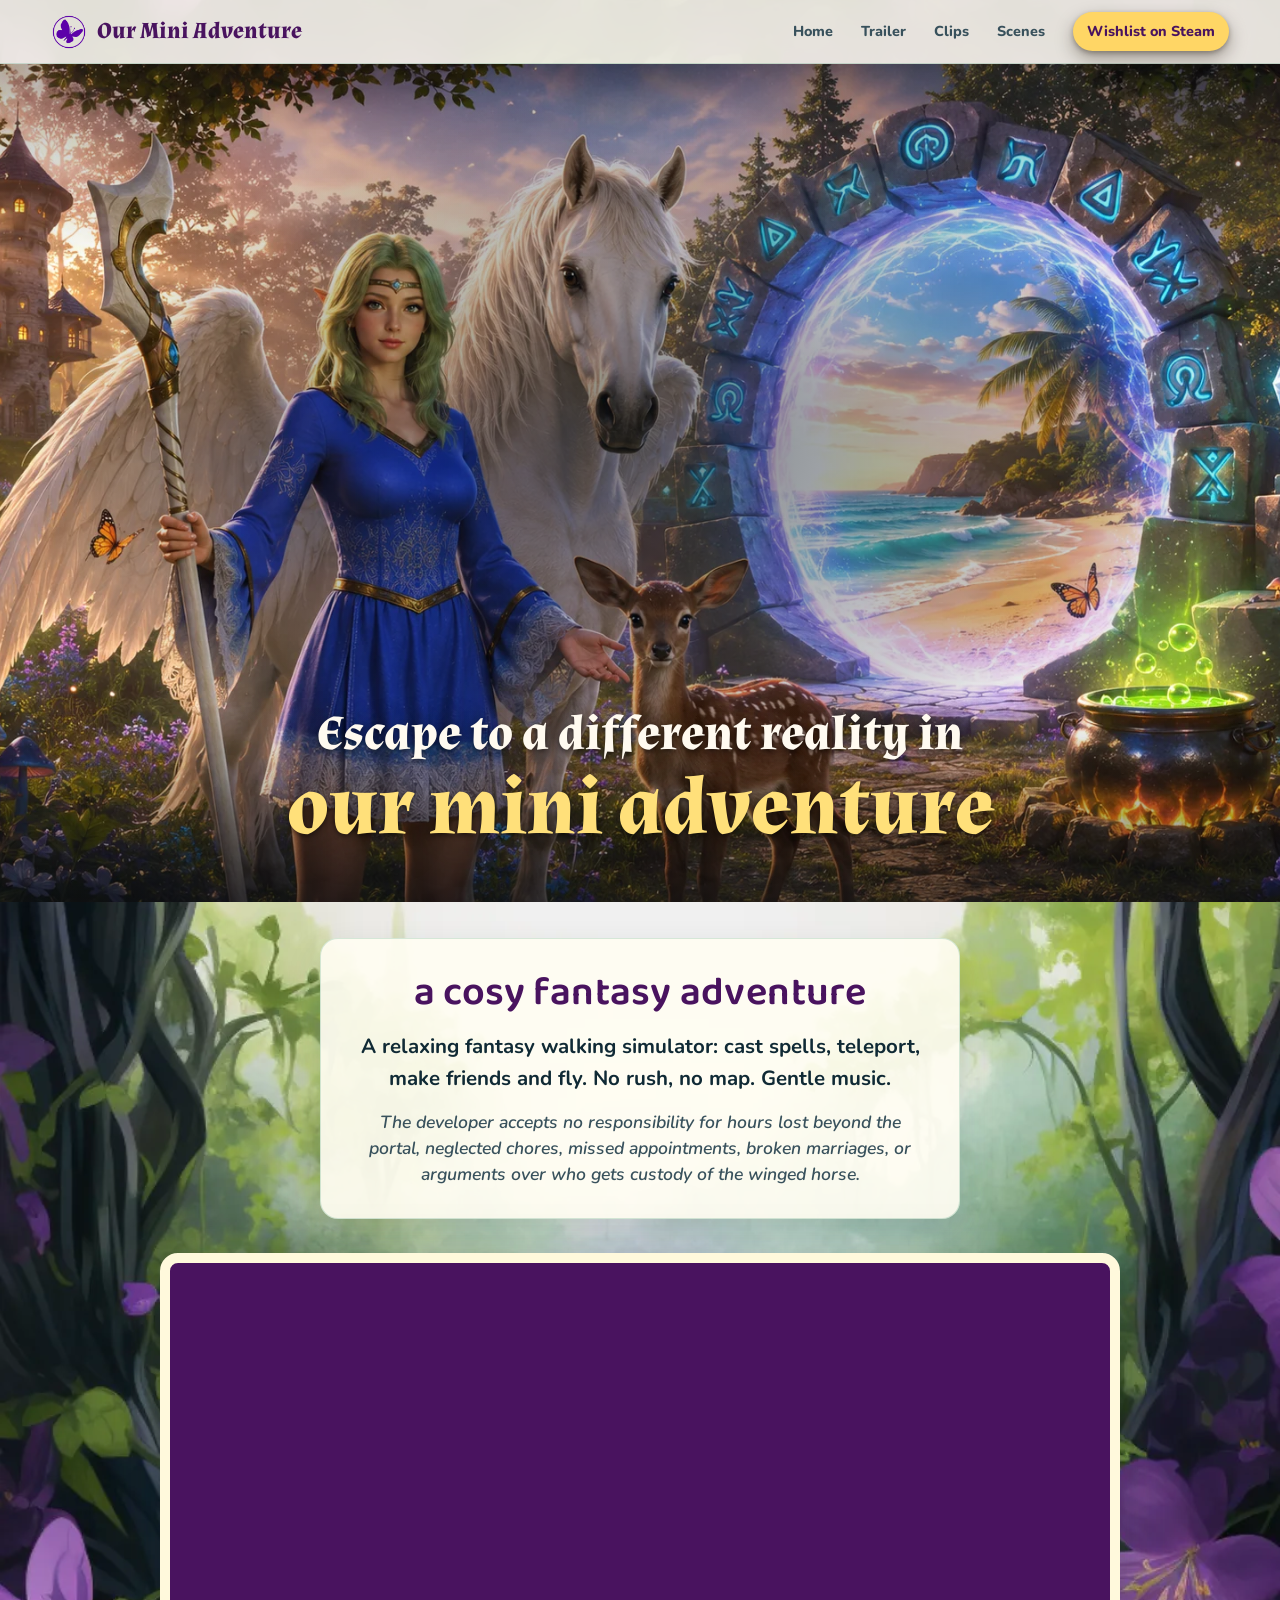
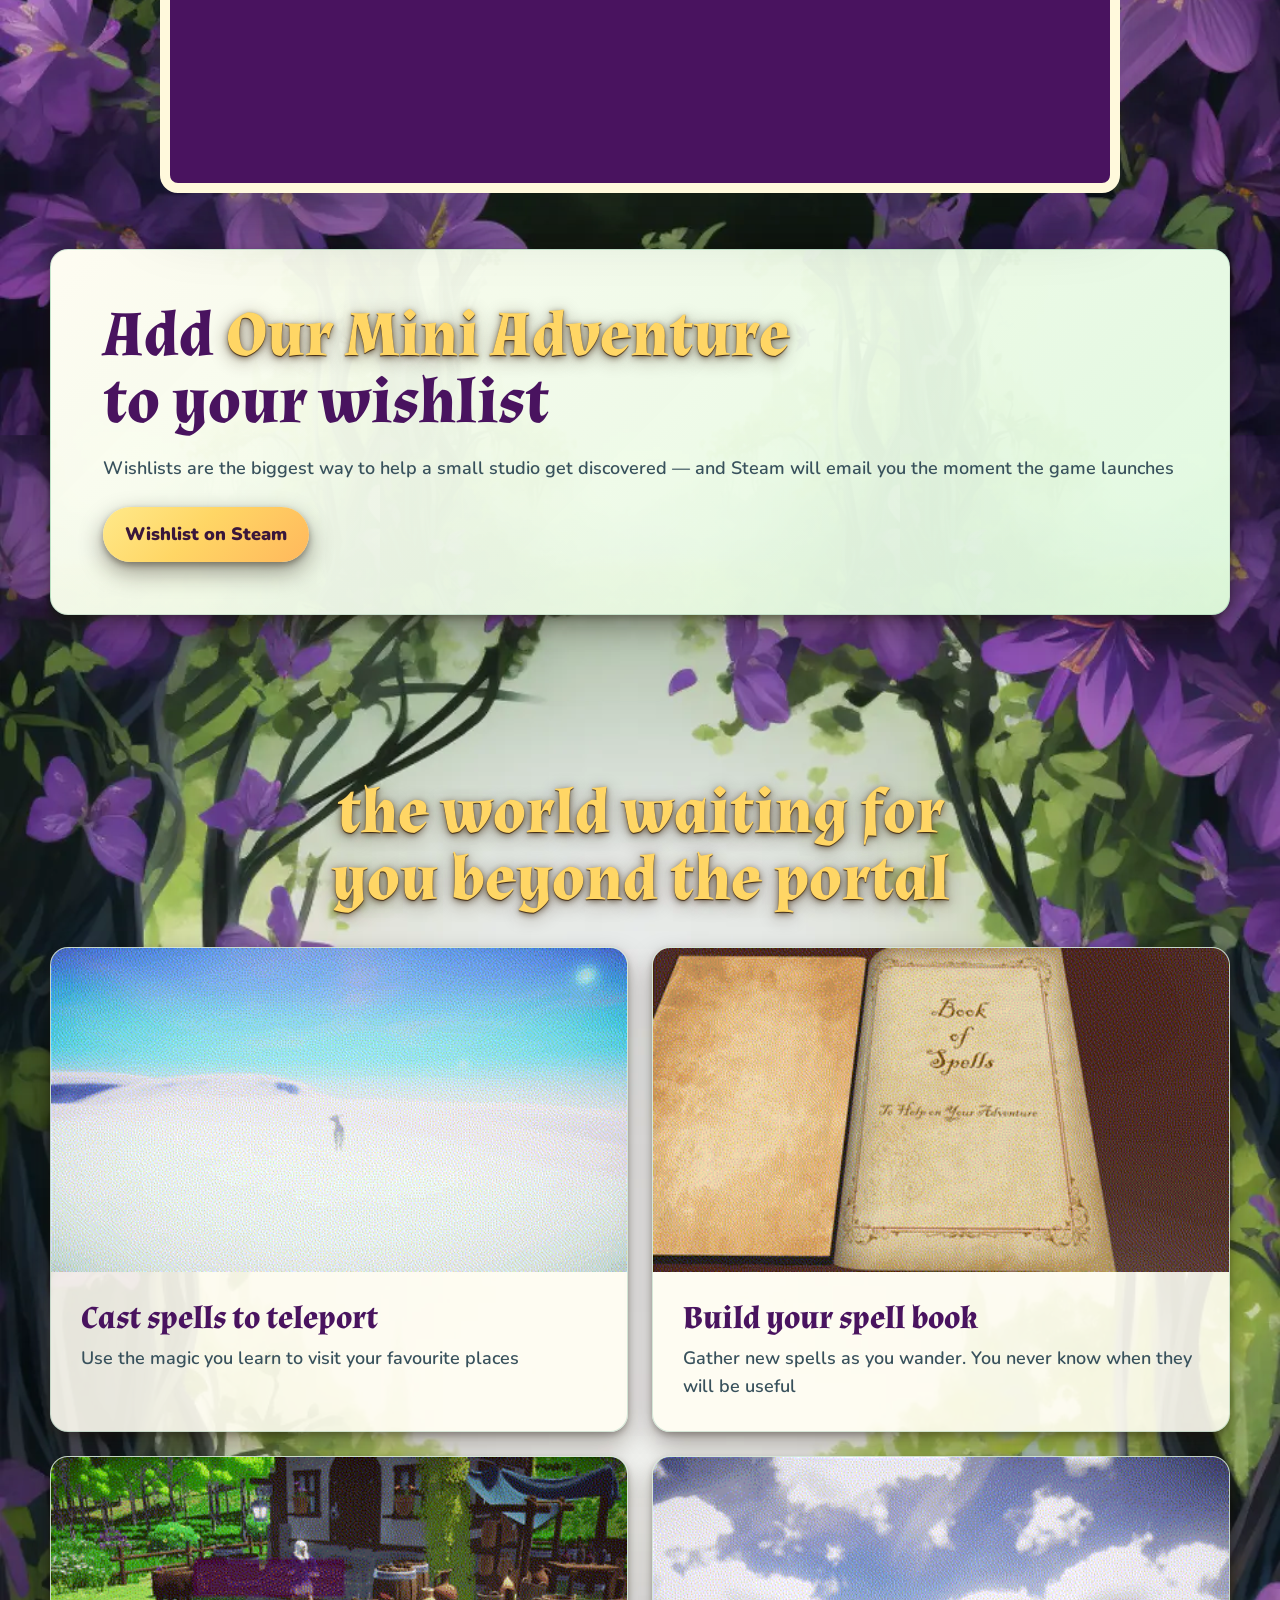
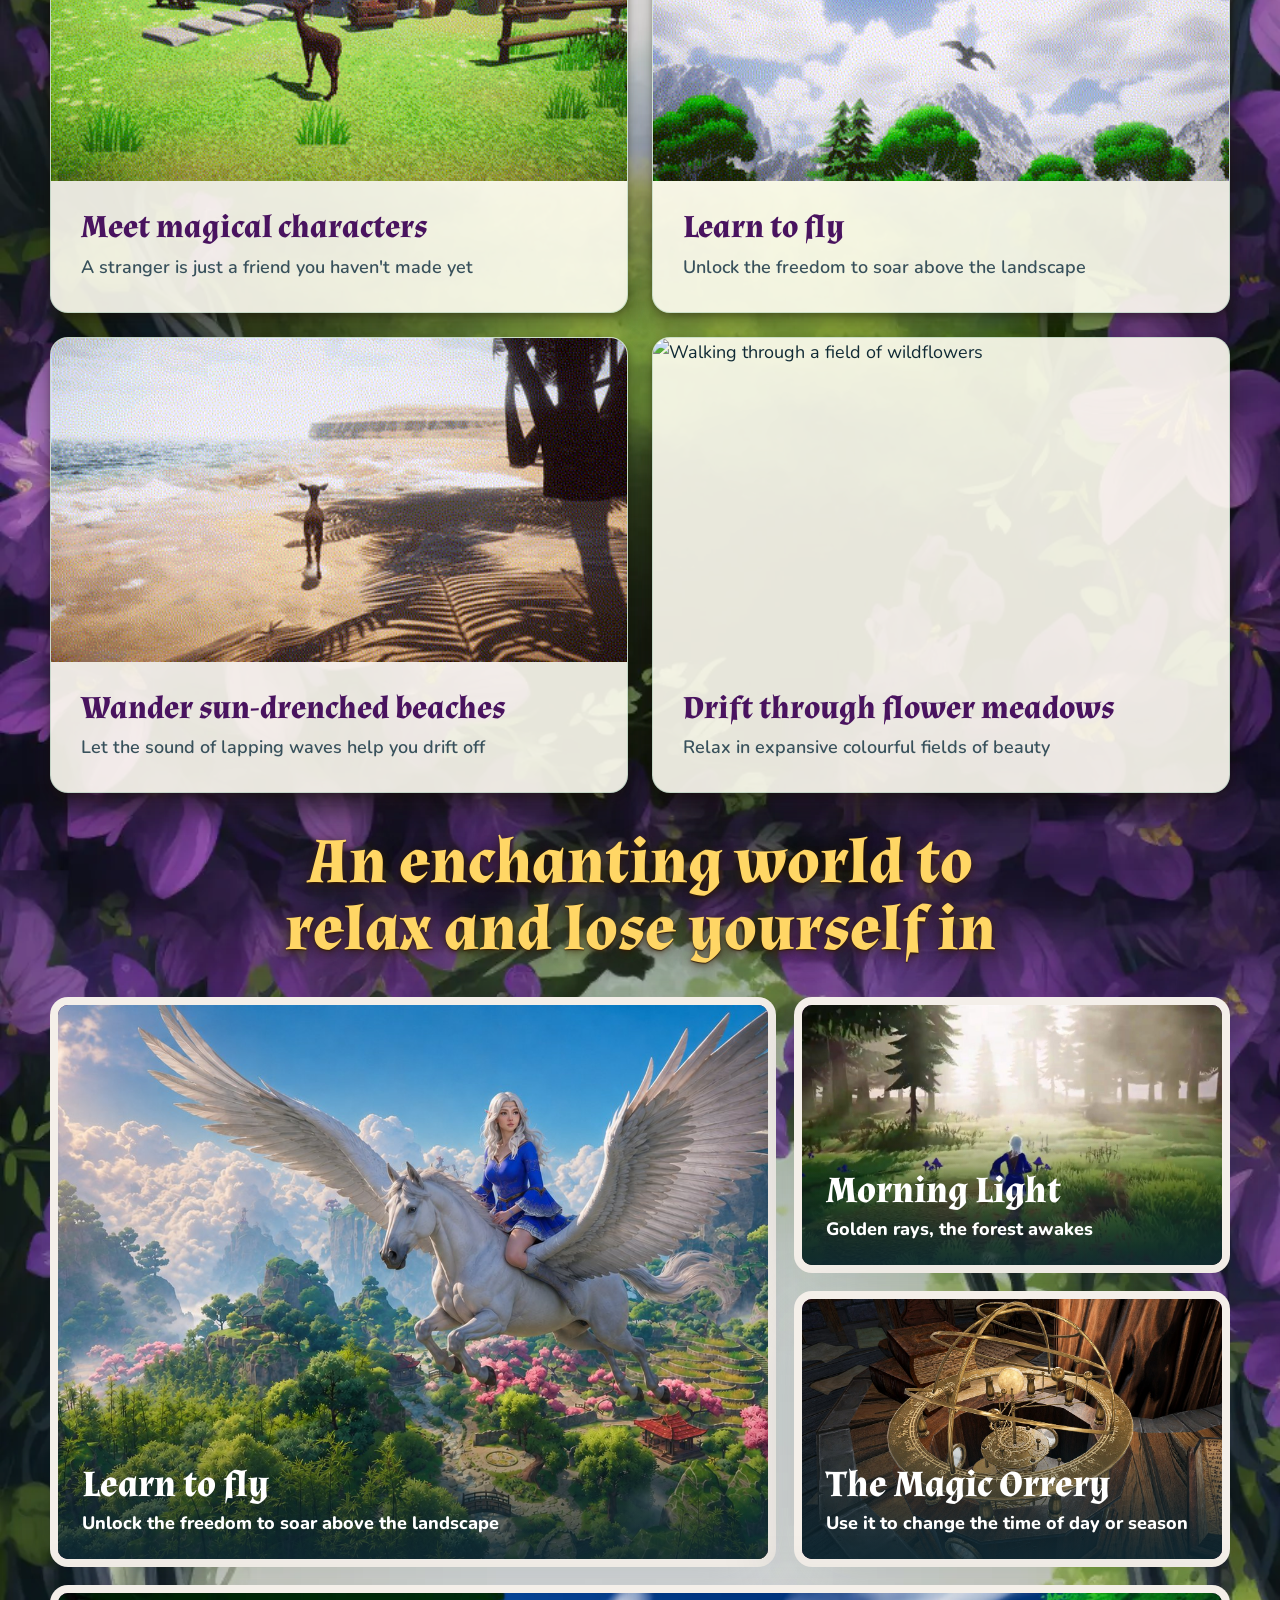
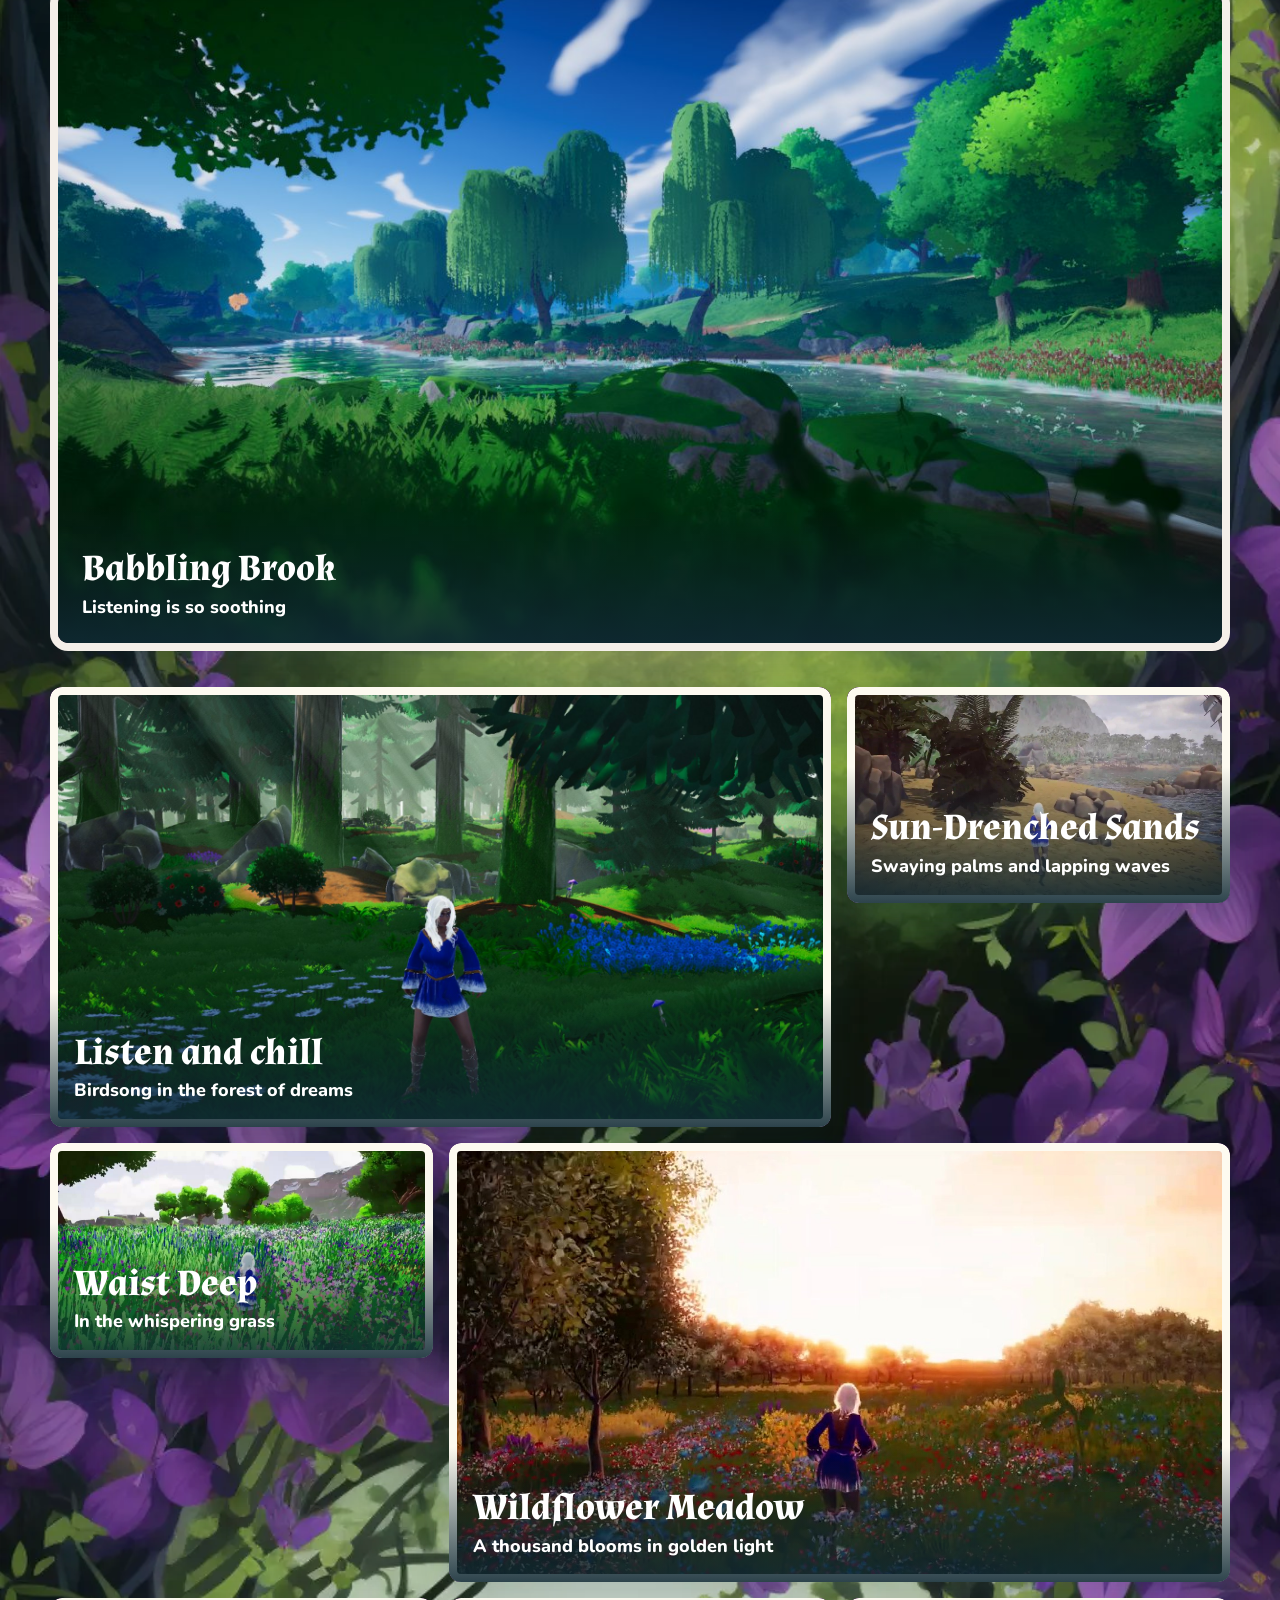
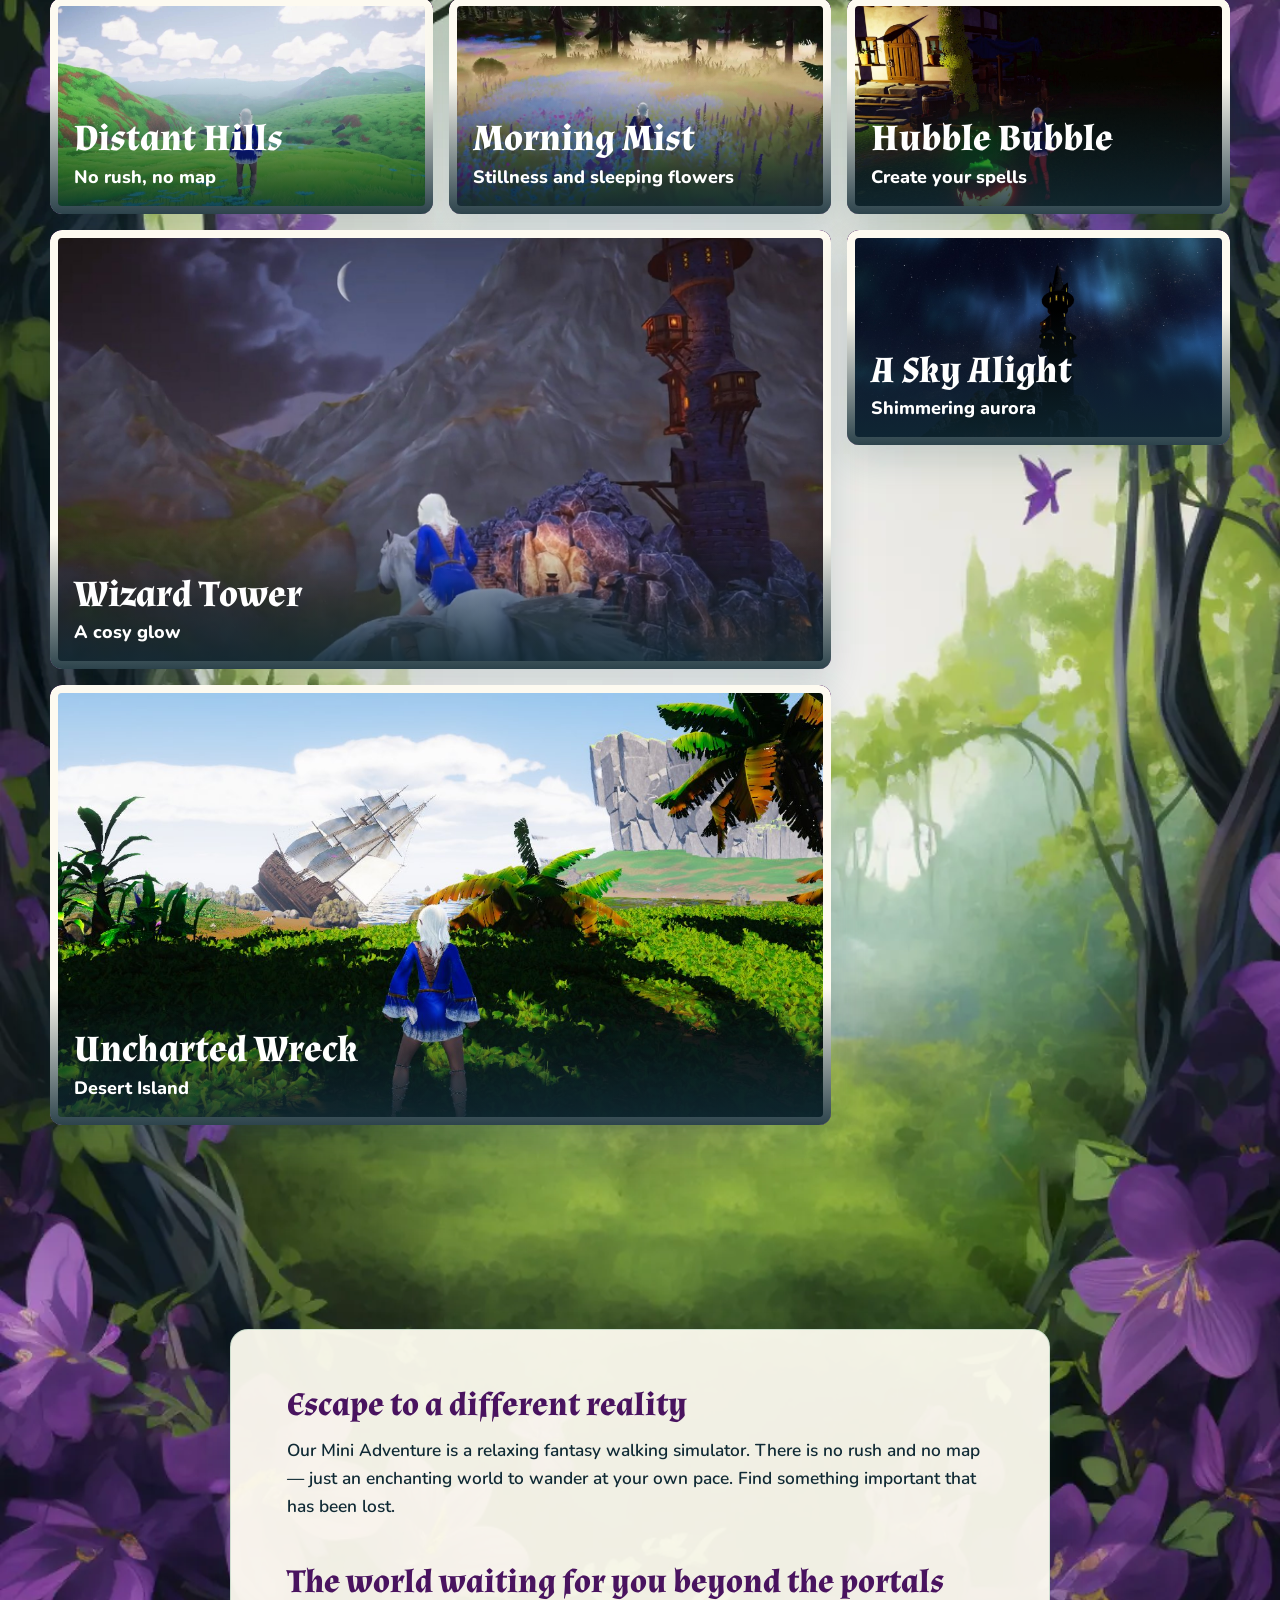
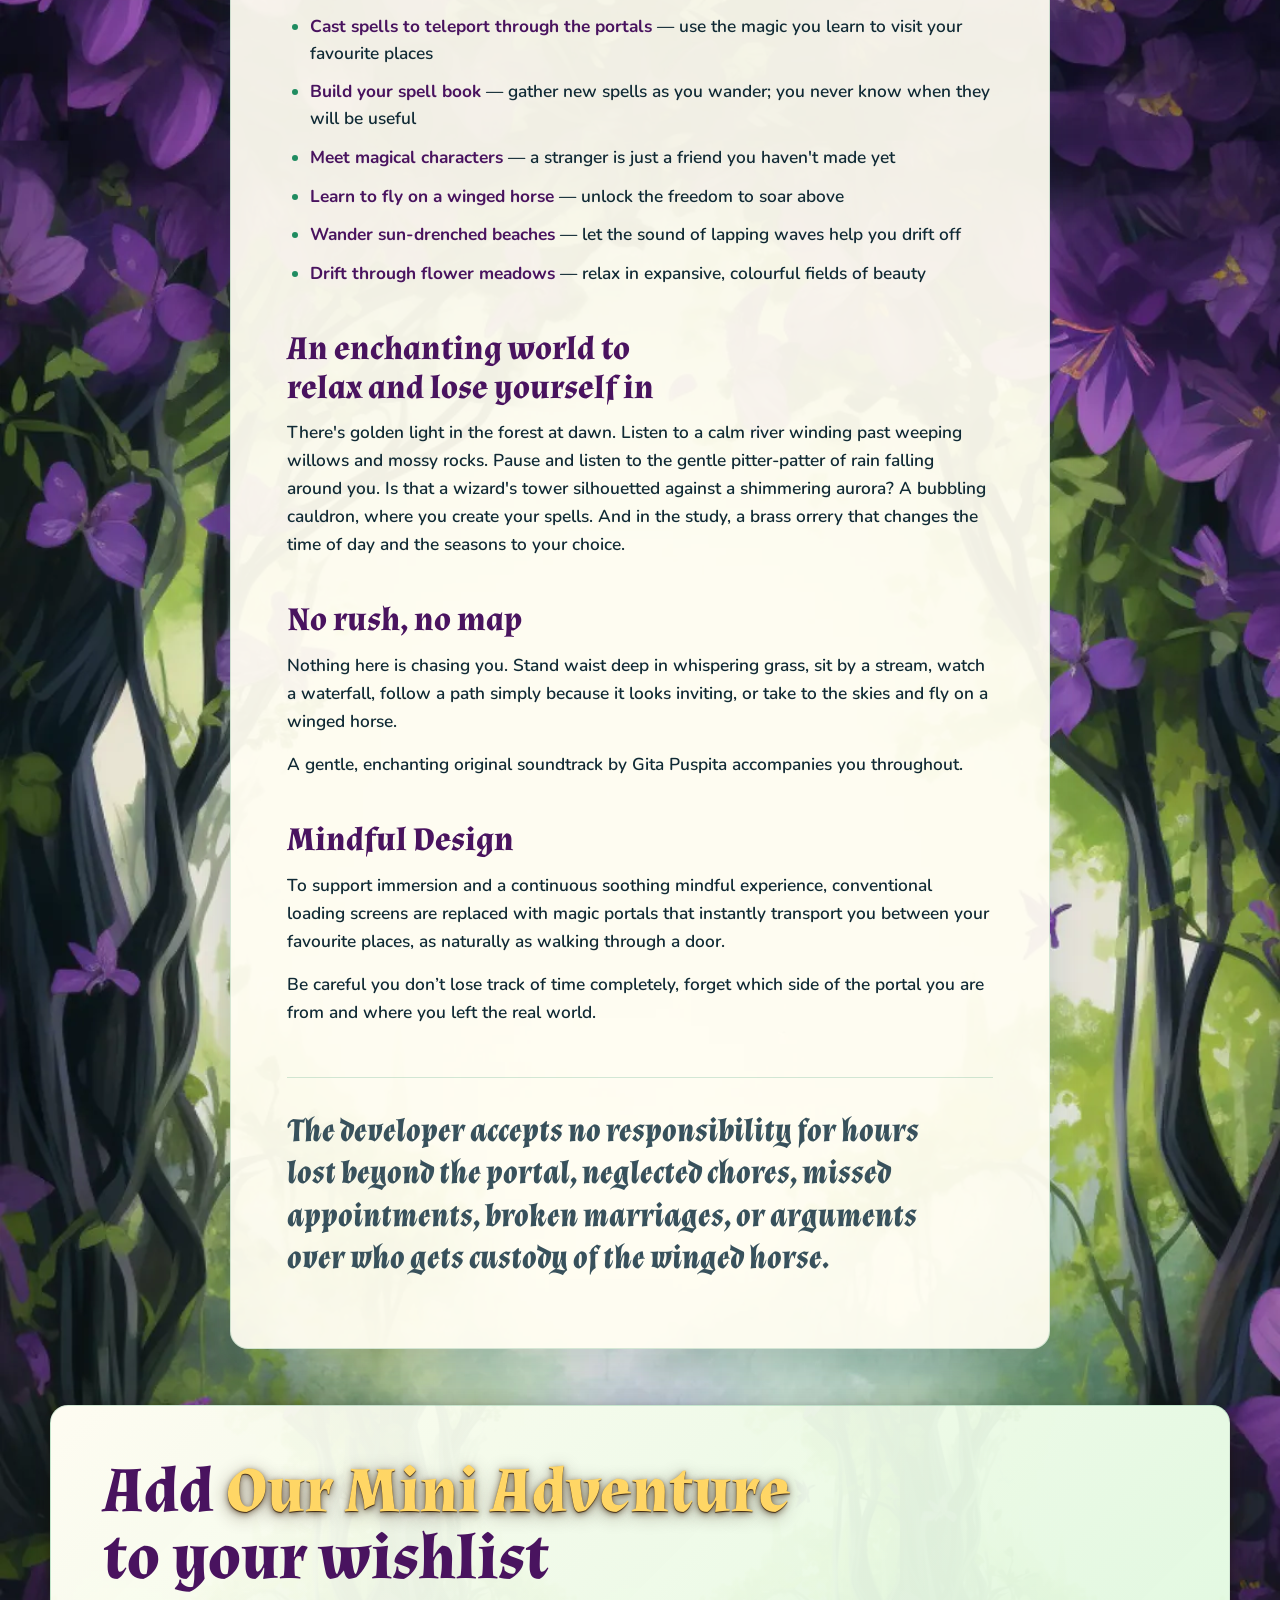
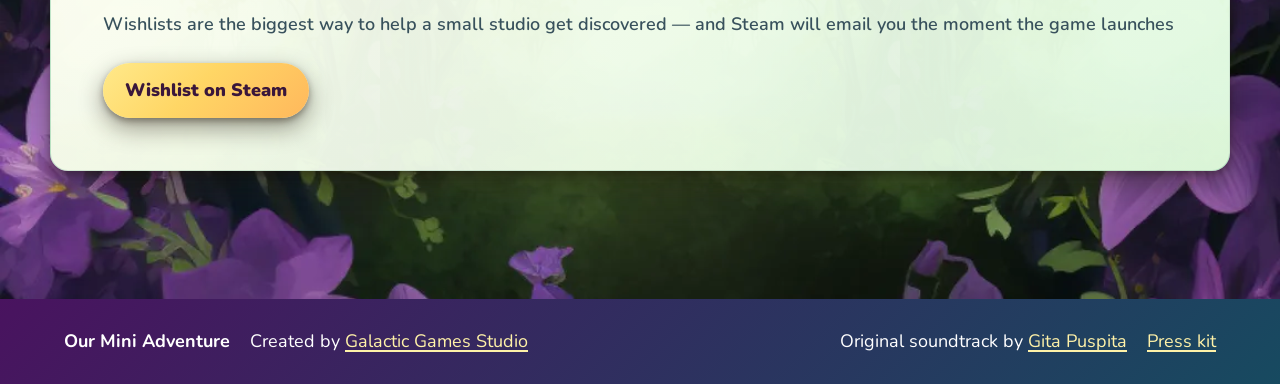
==== commit 3fe708ad: "Moved cosy text into panel below" ====
--- a/index.html
+++ b/index.html
@@ -23,7 +23,7 @@
 	<link rel="preconnect" href="https://fonts.gstatic.com" crossorigin>
 	<link href="https://fonts.googleapis.com/css2?family=Almendra:wght@400;700&family=Baloo+2:wght@500;600;700&family=Nunito:wght@400;700;800&display=swap" rel="stylesheet">
 	<link rel="shortcut icon" type="image/png" href="images/favicon.png">
-	<link rel="stylesheet" href="style.css?v=41">
+	<link rel="stylesheet" href="style.css?v=42">
 </head>
 <body>
 	<header class="site-header">
@@ -51,8 +51,8 @@
 
 		<section class="feature-band" id="trailer">
 			<div class="section-heading">
-				<h2>a cosy fantasy adventure</h2>
 				<div class="intro-card">
+					<h2>a cosy fantasy adventure</h2>
 					<p class="lede">A relaxing fantasy walking simulator: cast spells, teleport, make friends and fly. No rush, no map. Gentle music.</p>
 					<p class="disclaimer">The developer accepts no responsibility for hours lost beyond the portal, neglected chores, missed appointments, broken marriages, or arguments over who gets custody of the winged horse.</p>
 				</div>
--- a/style.css
+++ b/style.css
@@ -434,7 +434,7 @@
    readable over the busy flower background, especially on mobile */
 .section-heading .intro-card {
 	max-width: 640px;
-	margin: 20px auto 0;
+	margin: 0 auto;
 	padding: clamp(20px, 4vw, 30px) clamp(20px, 4vw, 32px);
 	border: 1px solid rgba(31, 140, 96, 0.18);
 	background: rgba(255, 253, 242, 0.92);
@@ -462,10 +462,12 @@
 	line-height: 1.5;
 }
 
-/* the trailer heading is the small rounded tagline */
-#trailer .section-heading h2 {
+/* the trailer heading now sits inside the panel as its title */
+#trailer .intro-card h2 {
+	margin: 0 0 14px;
+	color: var(--berry-dark);
 	font-family: "Baloo 2", "Nunito", Arial, sans-serif;
-	font-size: clamp(1.7rem, 4.6vw, 3rem);
+	font-size: clamp(1.6rem, 4vw, 2.5rem);
 	font-weight: 600;
 	letter-spacing: 0.01em;
 	line-height: 1.2;
@@ -475,7 +477,6 @@
 /* gold display copy — needs a dark contour instead of the white halo,
    otherwise pale gold disappears against the light flower background */
 
-#trailer .section-heading h2,
 #cinematic-title,
 #features-title,
 .gold-text {
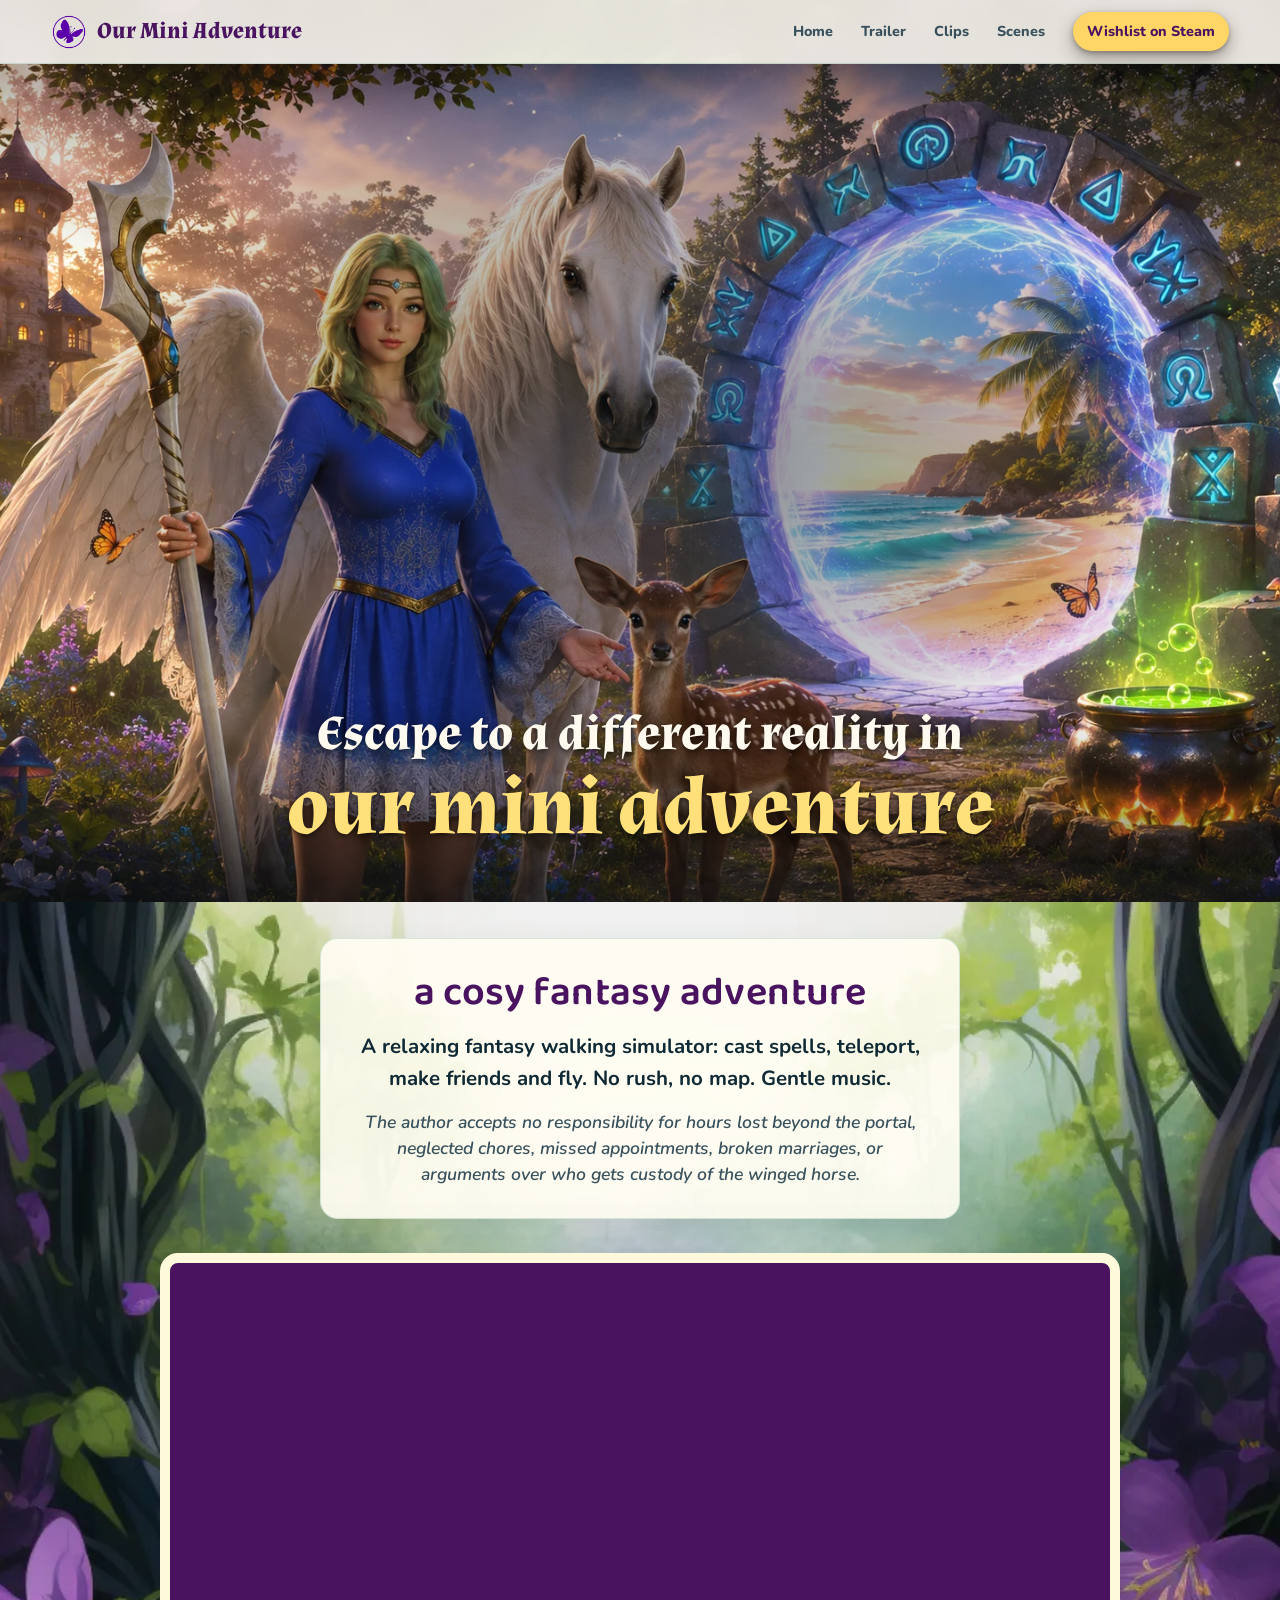
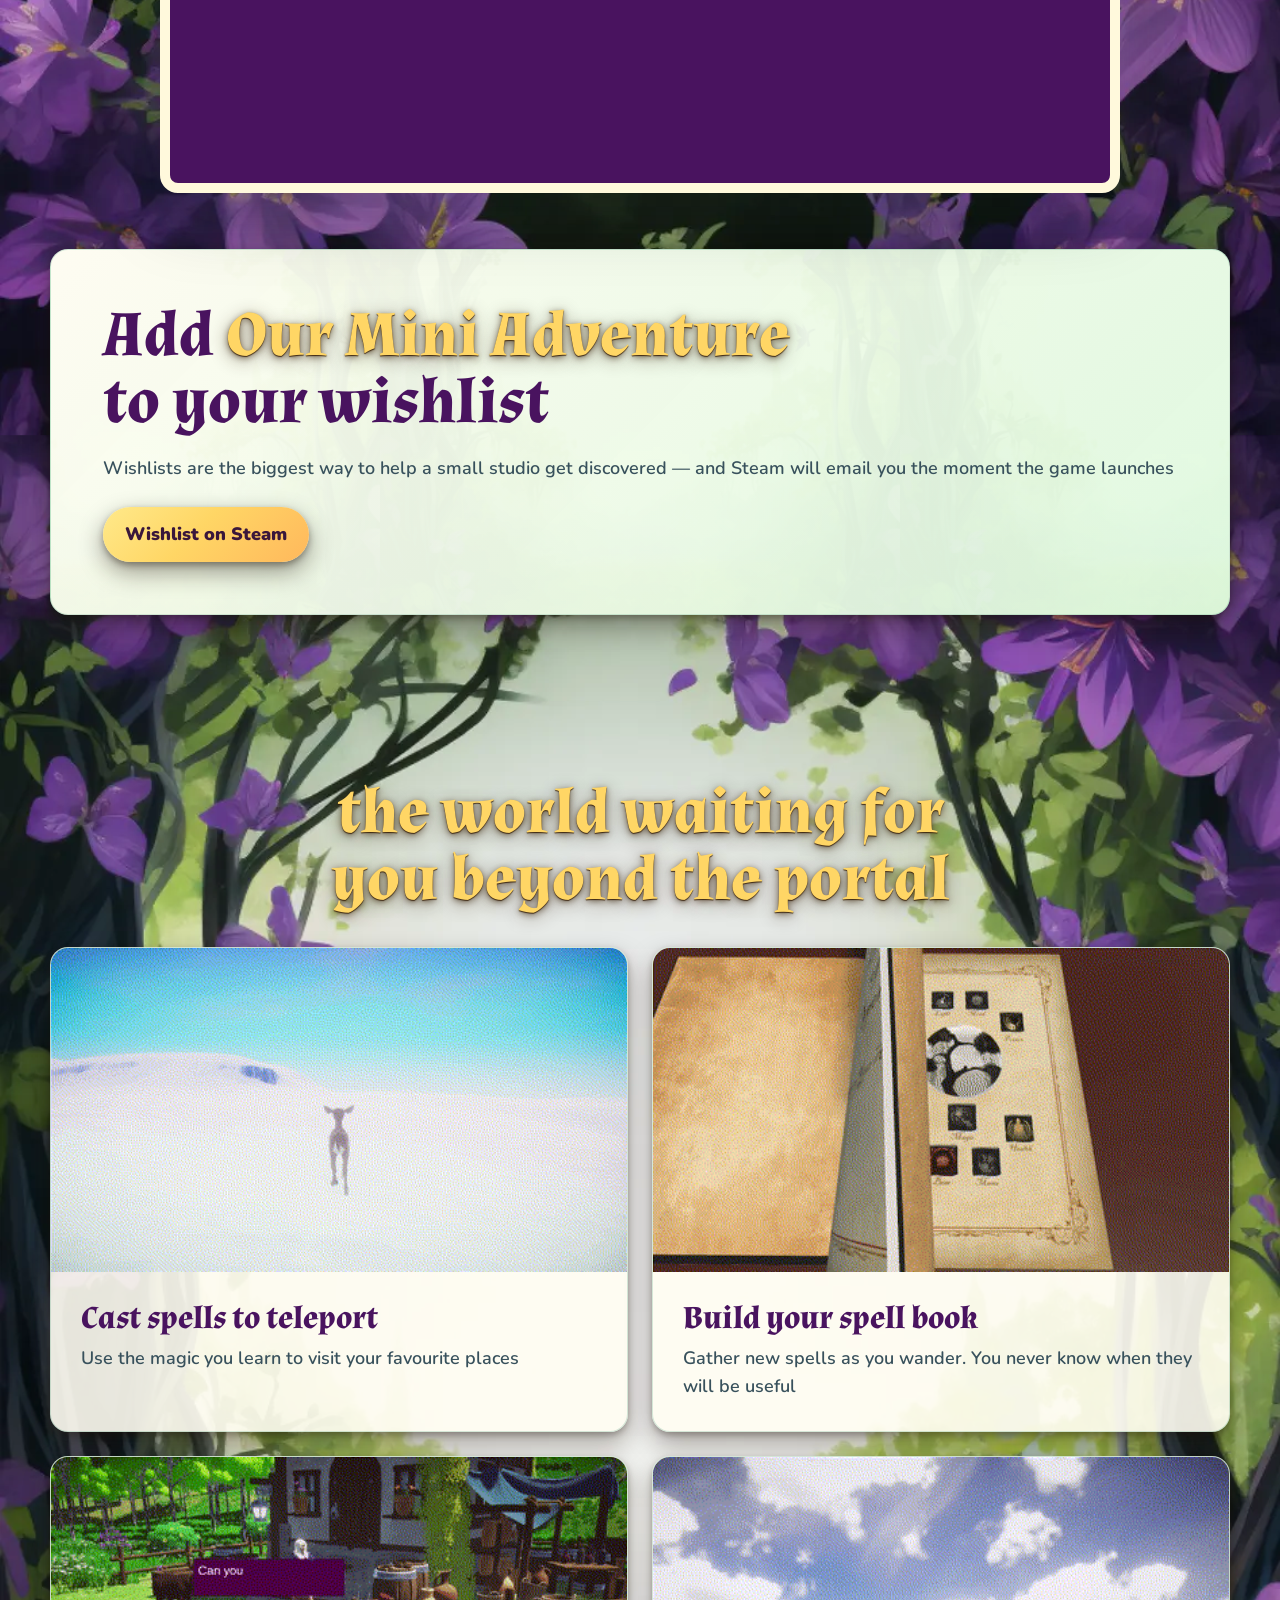
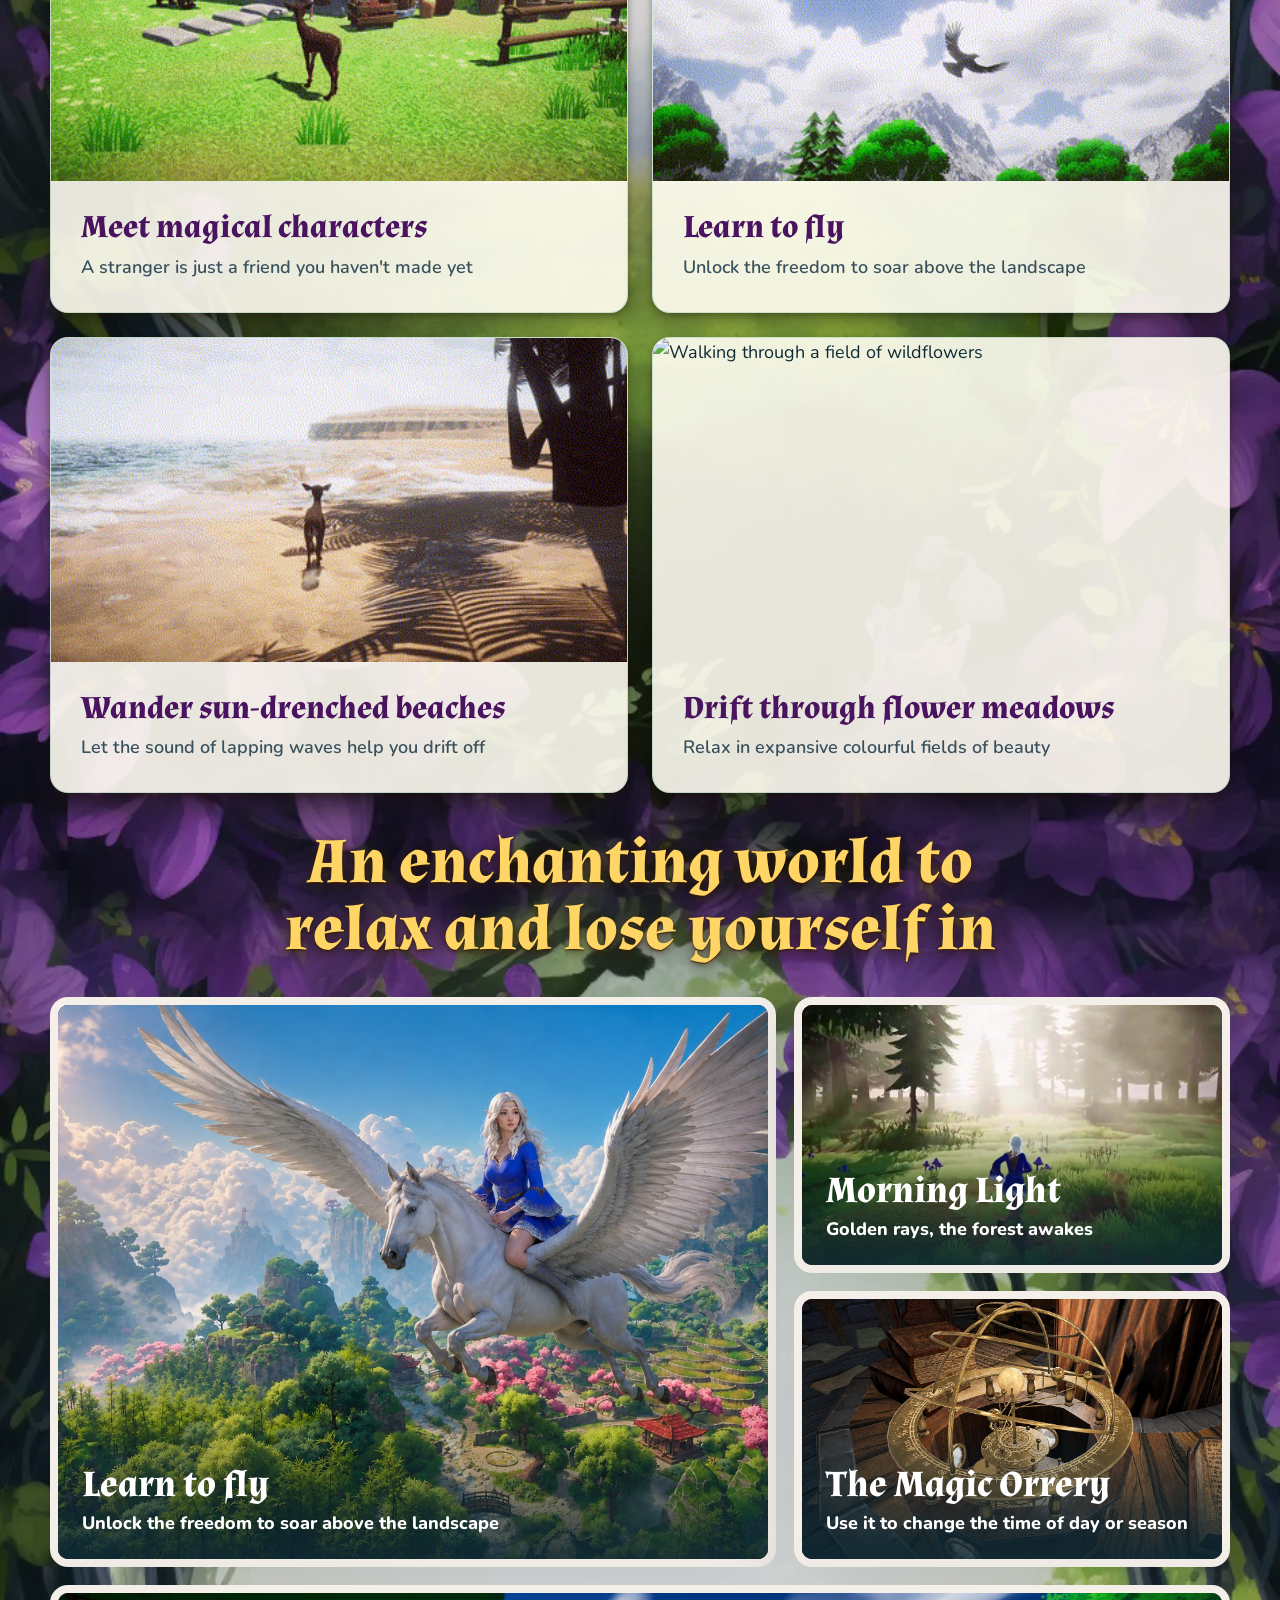
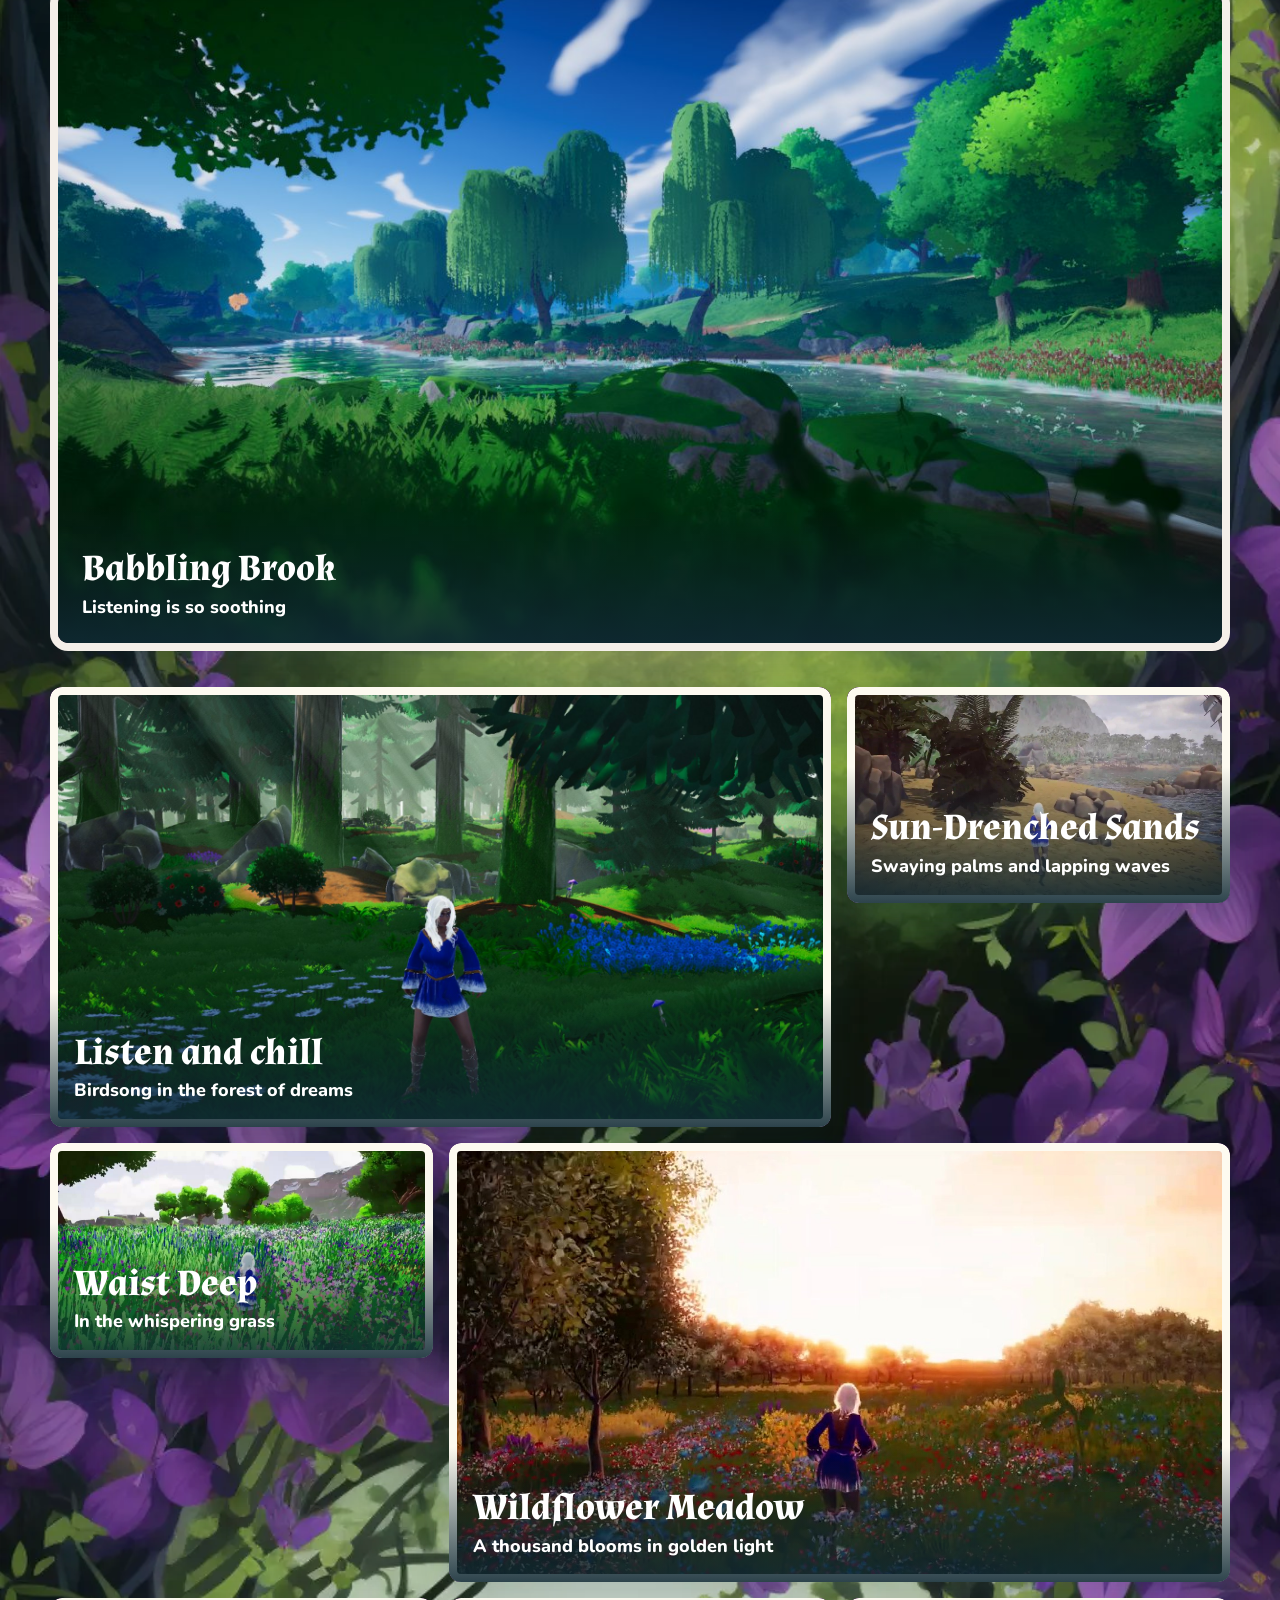
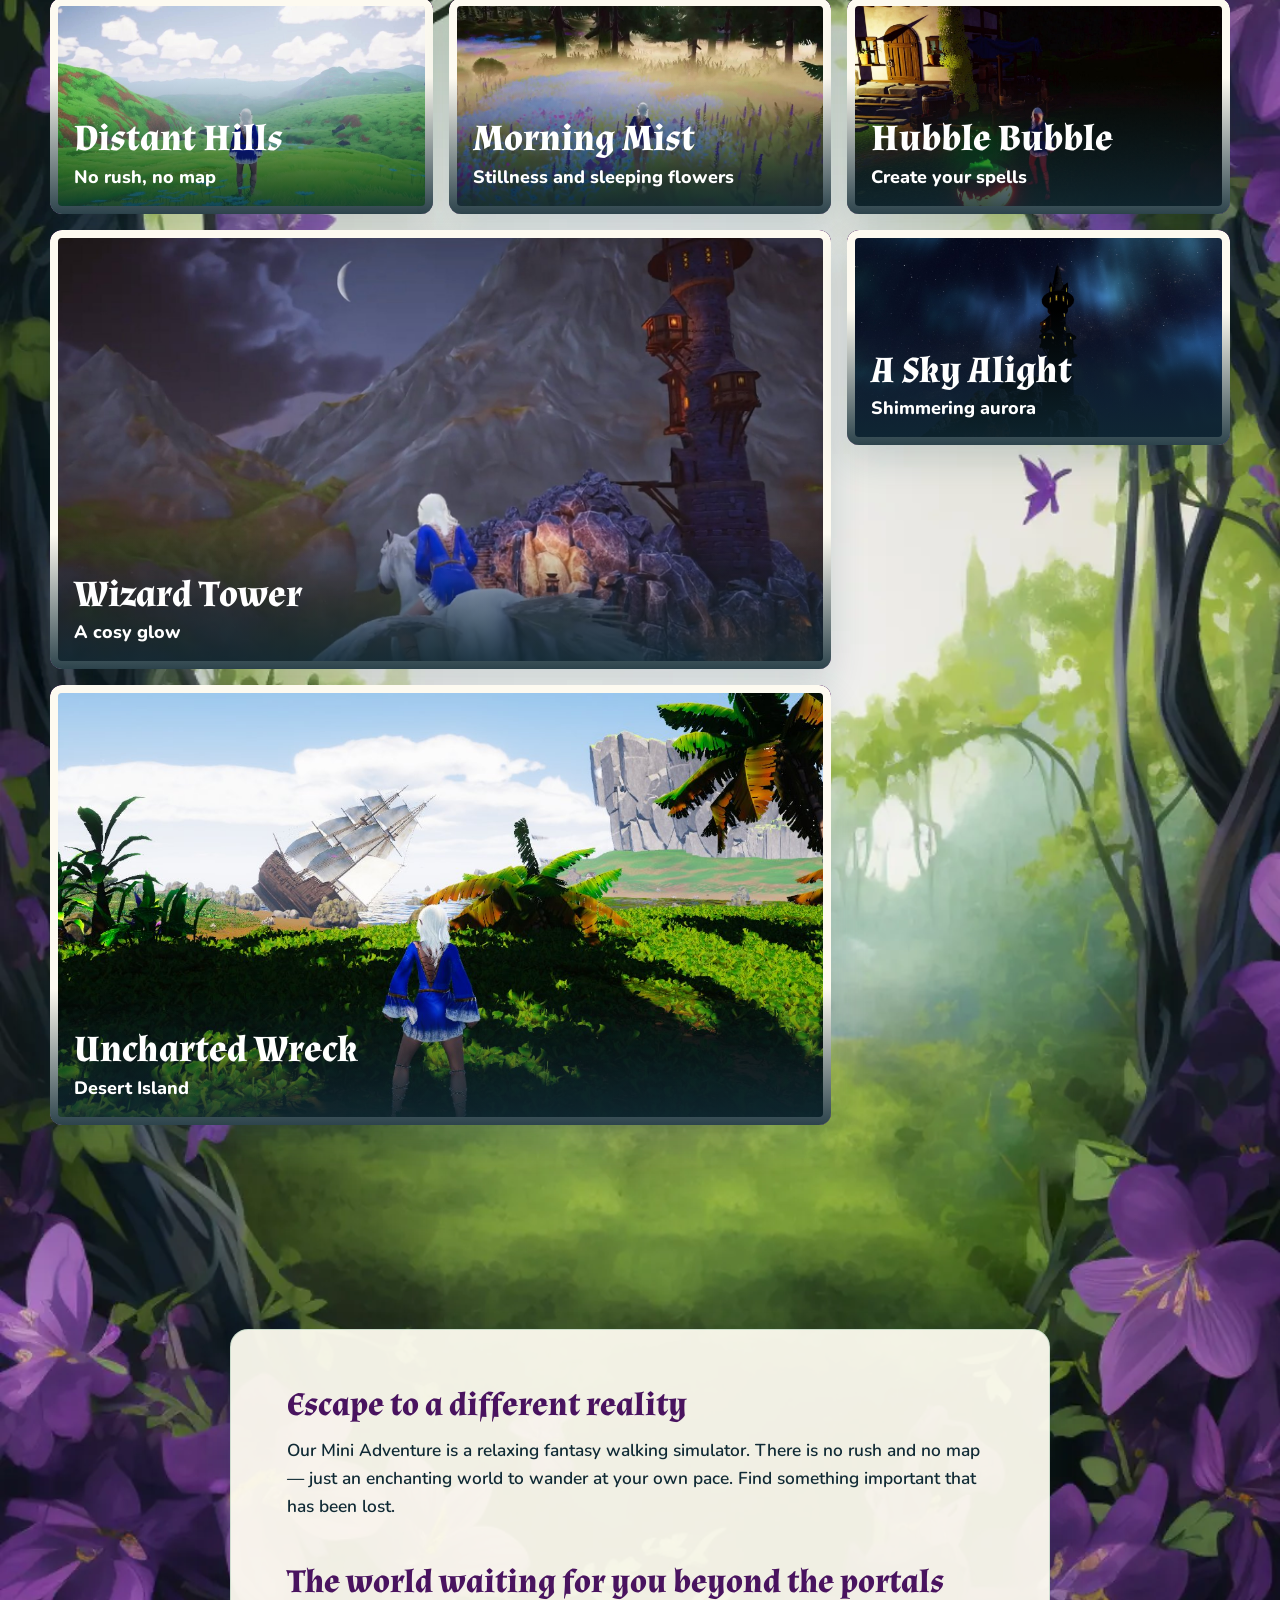
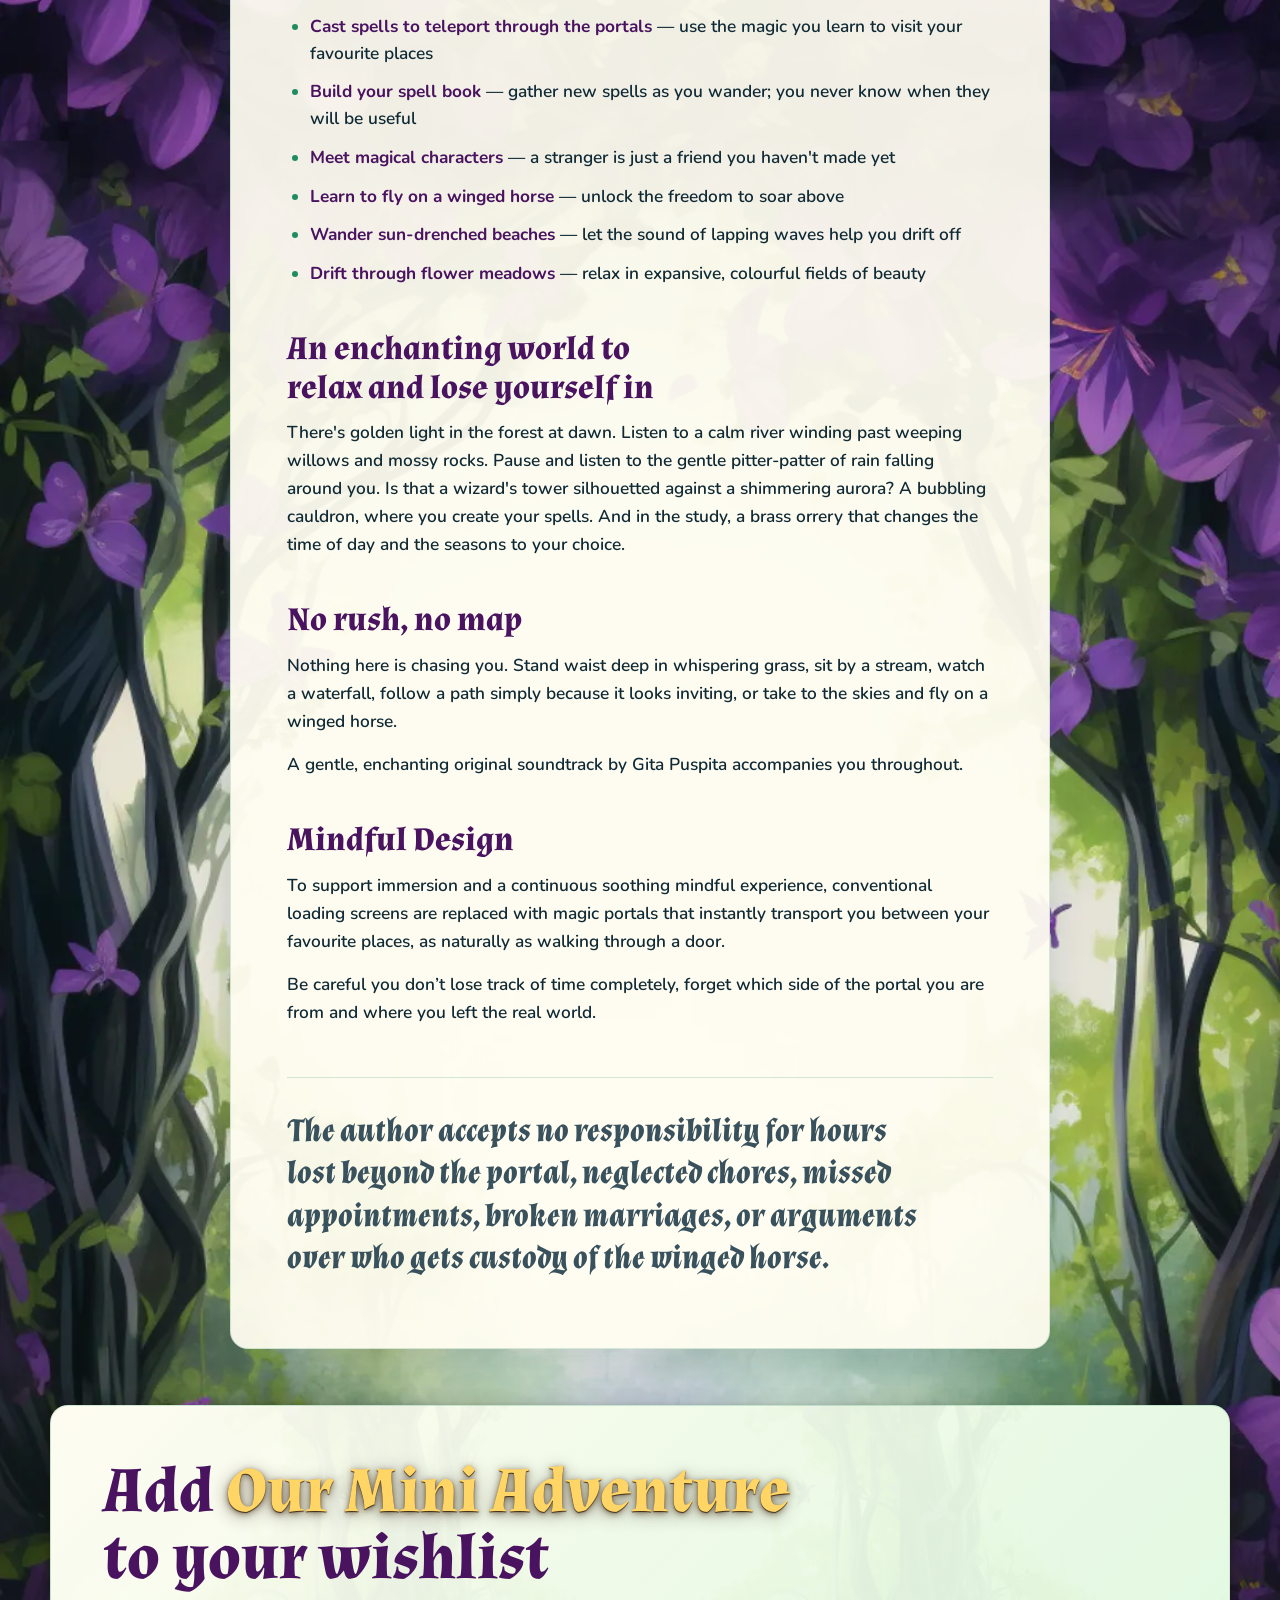
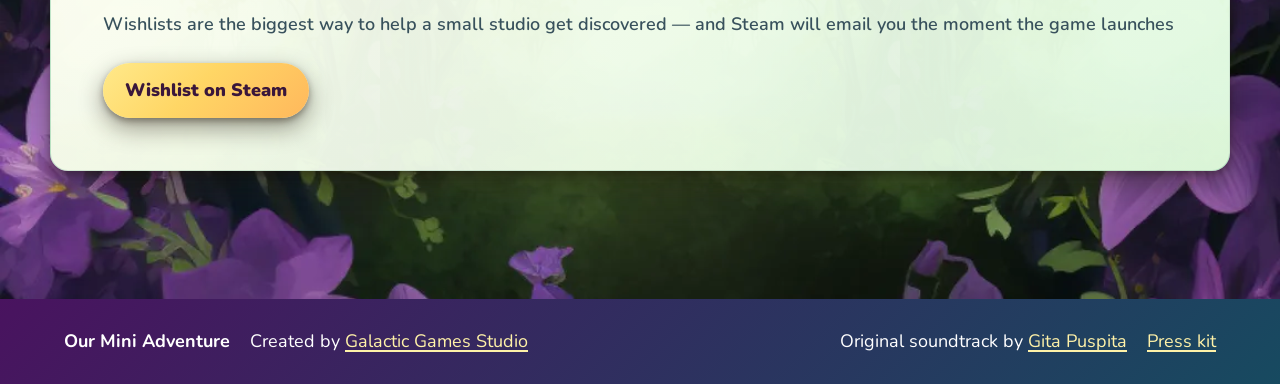
==== commit 4f808bb3: "Changed wording from Developer to Author" ====
--- a/index.html
+++ b/index.html
@@ -54,7 +54,7 @@
 				<div class="intro-card">
 					<h2>a cosy fantasy adventure</h2>
 					<p class="lede">A relaxing fantasy walking simulator: cast spells, teleport, make friends and fly. No rush, no map. Gentle music.</p>
-					<p class="disclaimer">The developer accepts no responsibility for hours lost beyond the portal, neglected chores, missed appointments, broken marriages, or arguments over who gets custody of the winged horse.</p>
+					<p class="disclaimer">The author accepts no responsibility for hours lost beyond the portal, neglected chores, missed appointments, broken marriages, or arguments over who gets custody of the winged horse.</p>
 				</div>
 			</div>
 			<div class="video-frame" id="trailer-video">
@@ -257,7 +257,7 @@
 				<p>To support immersion and a continuous soothing mindful experience, conventional loading screens are replaced with magic portals that instantly transport you between your favourite places, as naturally as walking through a door.</p>
 				<p>Be careful you don’t lose track of time completely, forget which side of the portal you are from and where you left the real world.</p>
 
-				<h2 class="disclaimer-heading">The developer accepts no responsibility for hours lost beyond the portal, neglected chores, missed appointments, broken marriages, or arguments over who gets custody of the winged horse.</h2>
+				<h2 class="disclaimer-heading">The author accepts no responsibility for hours lost beyond the portal, neglected chores, missed appointments, broken marriages, or arguments over who gets custody of the winged horse.</h2>
 			</div>
 		</section>
 
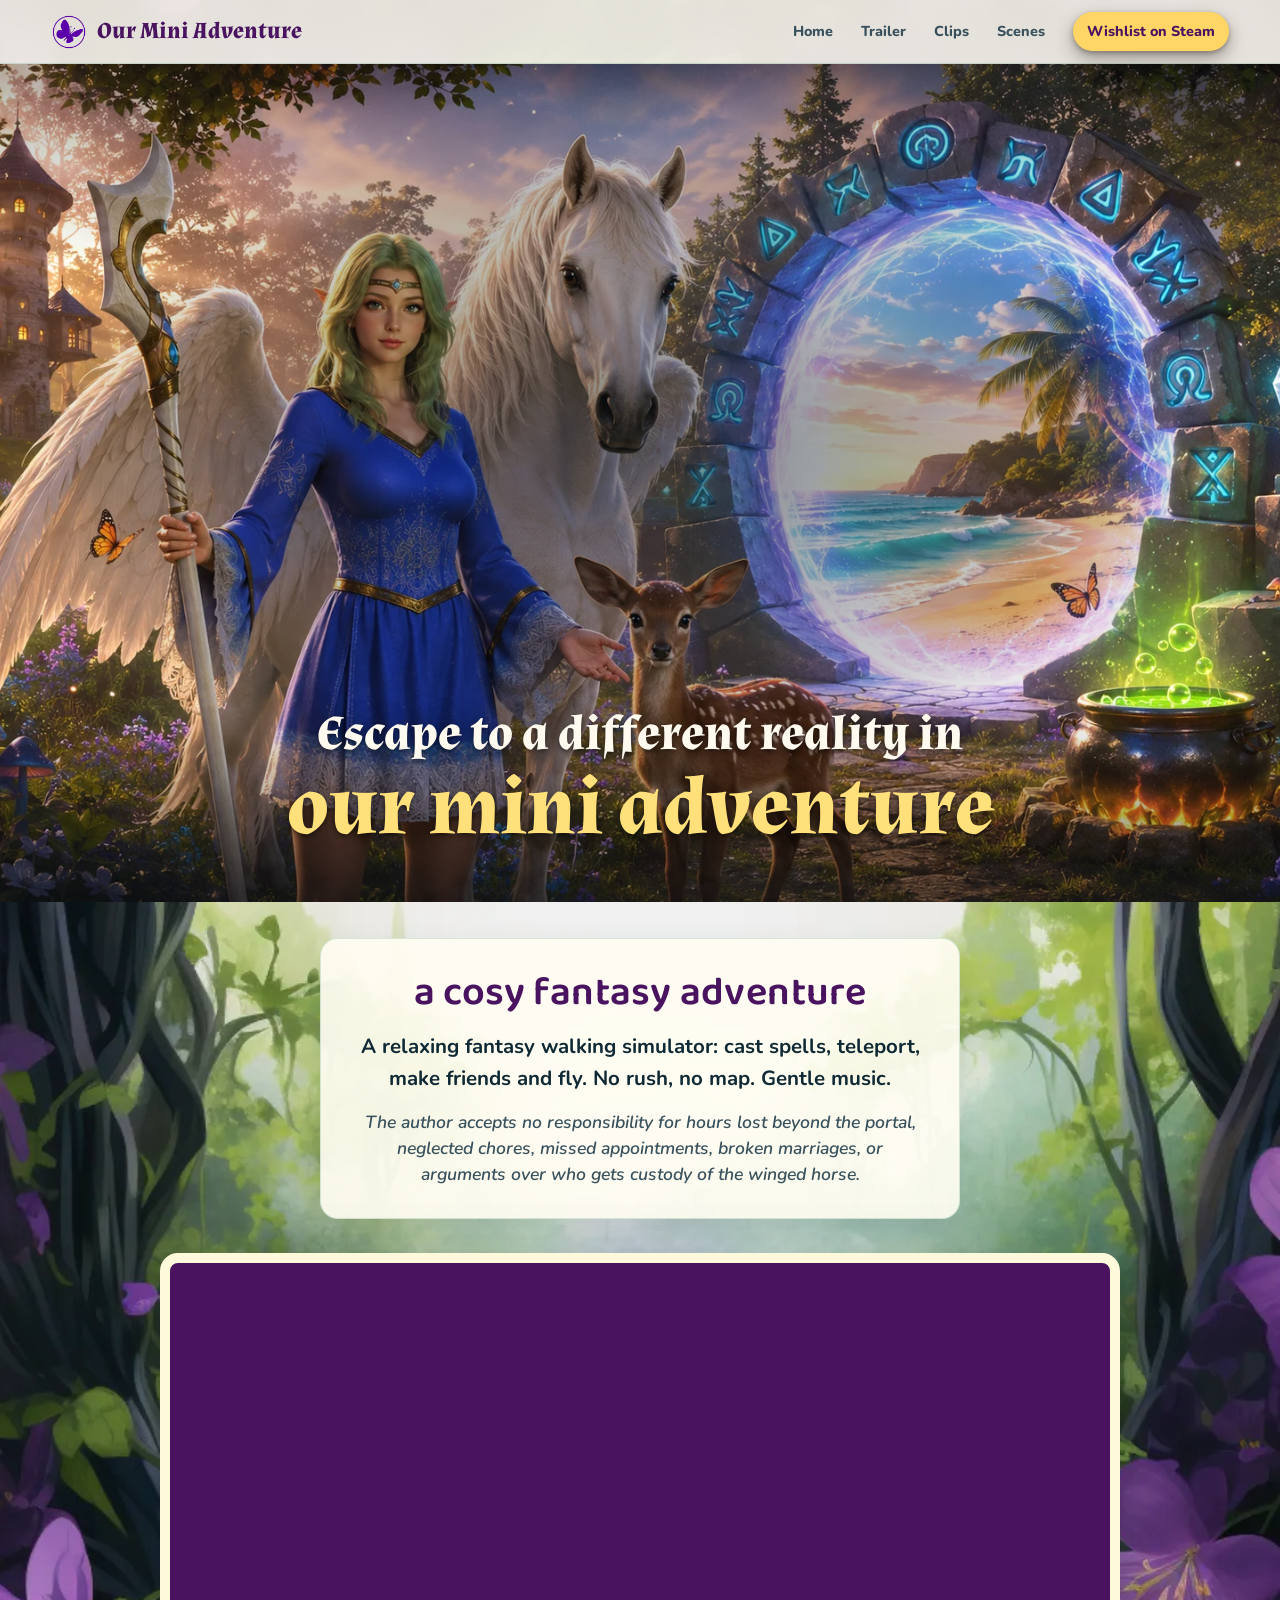
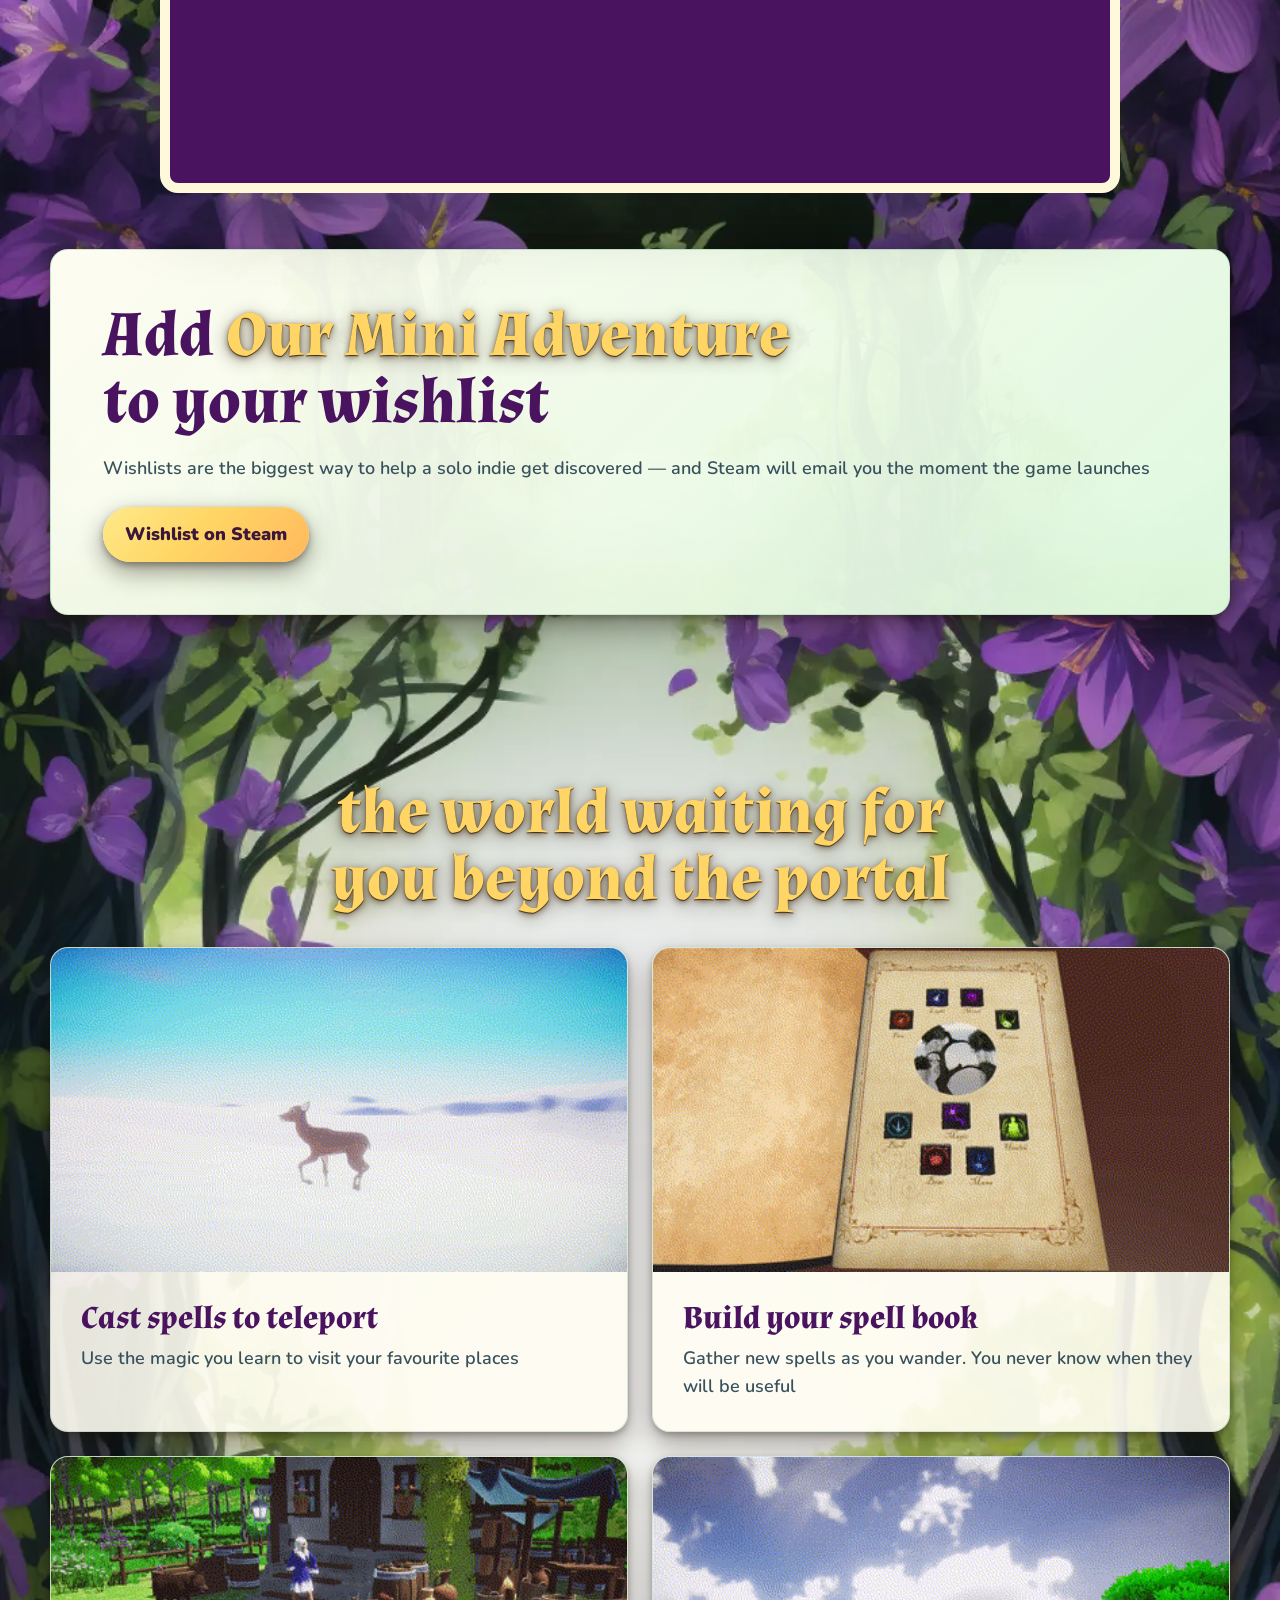
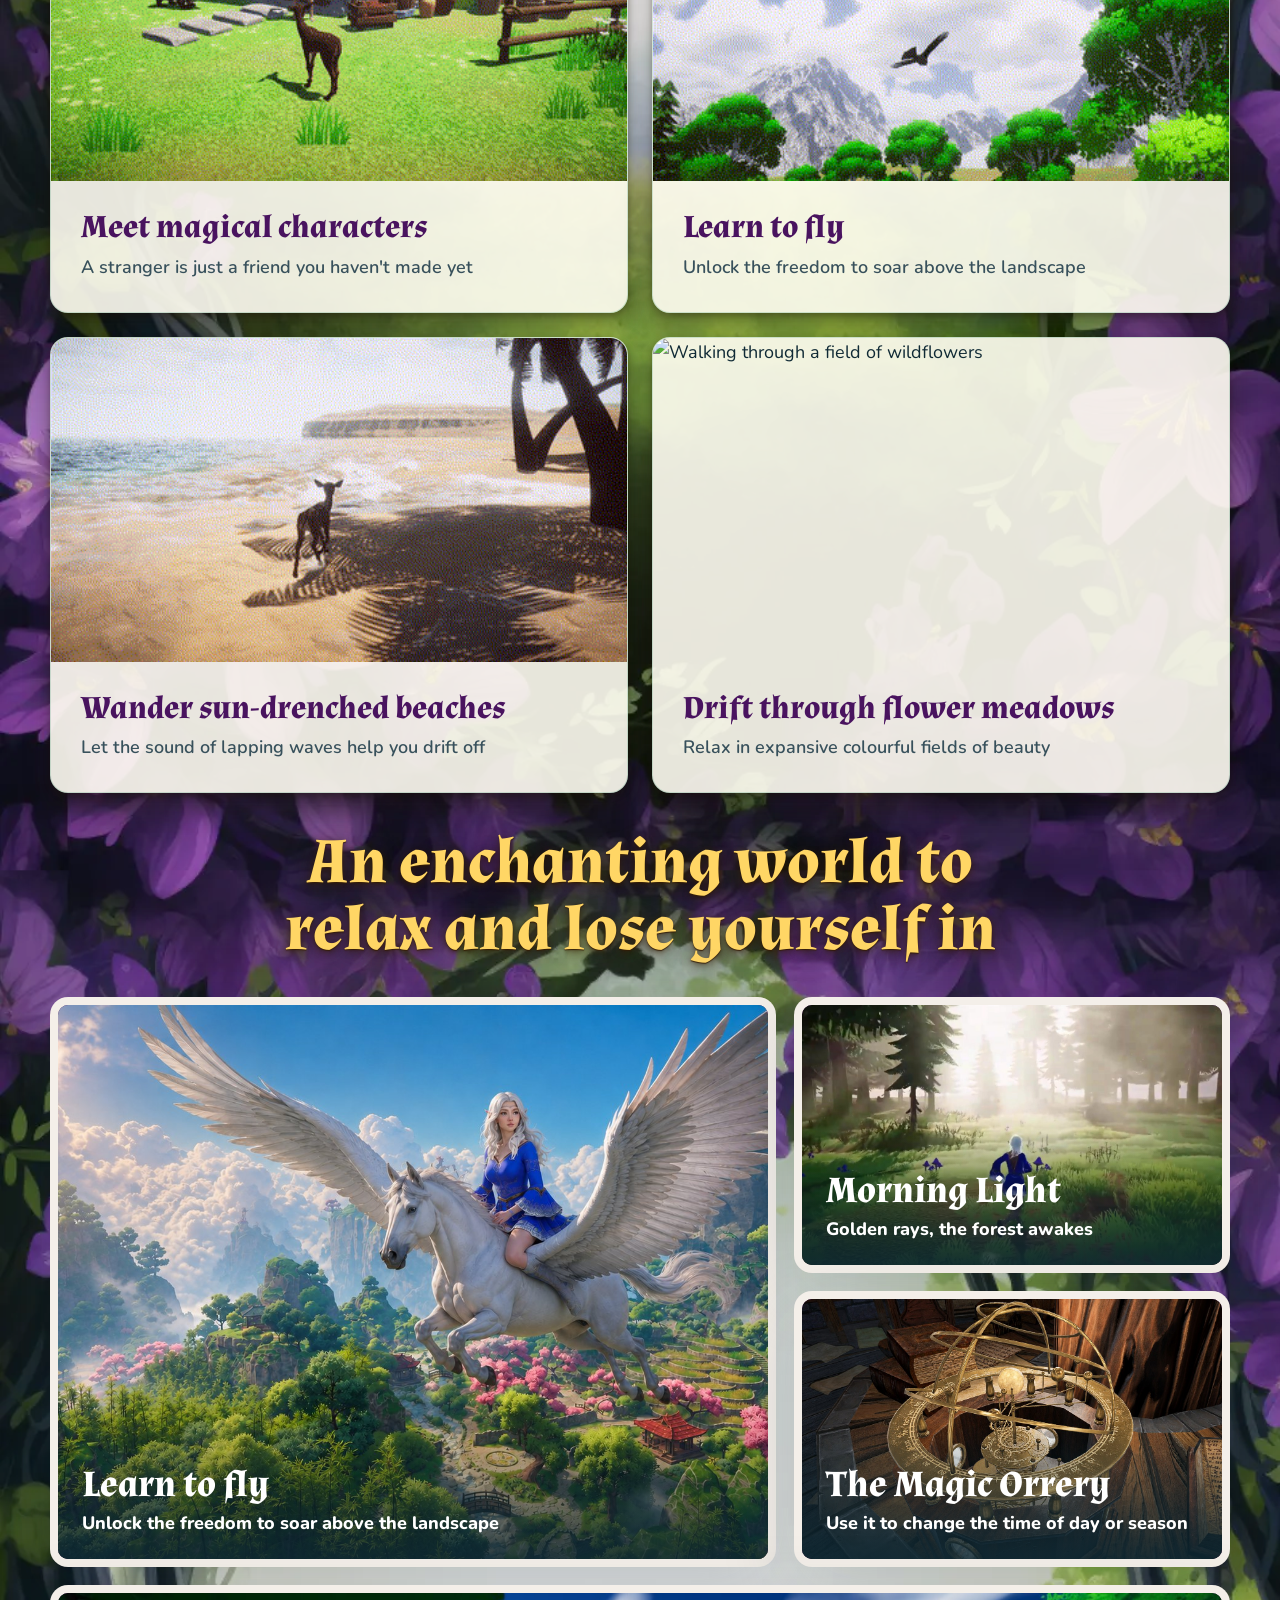
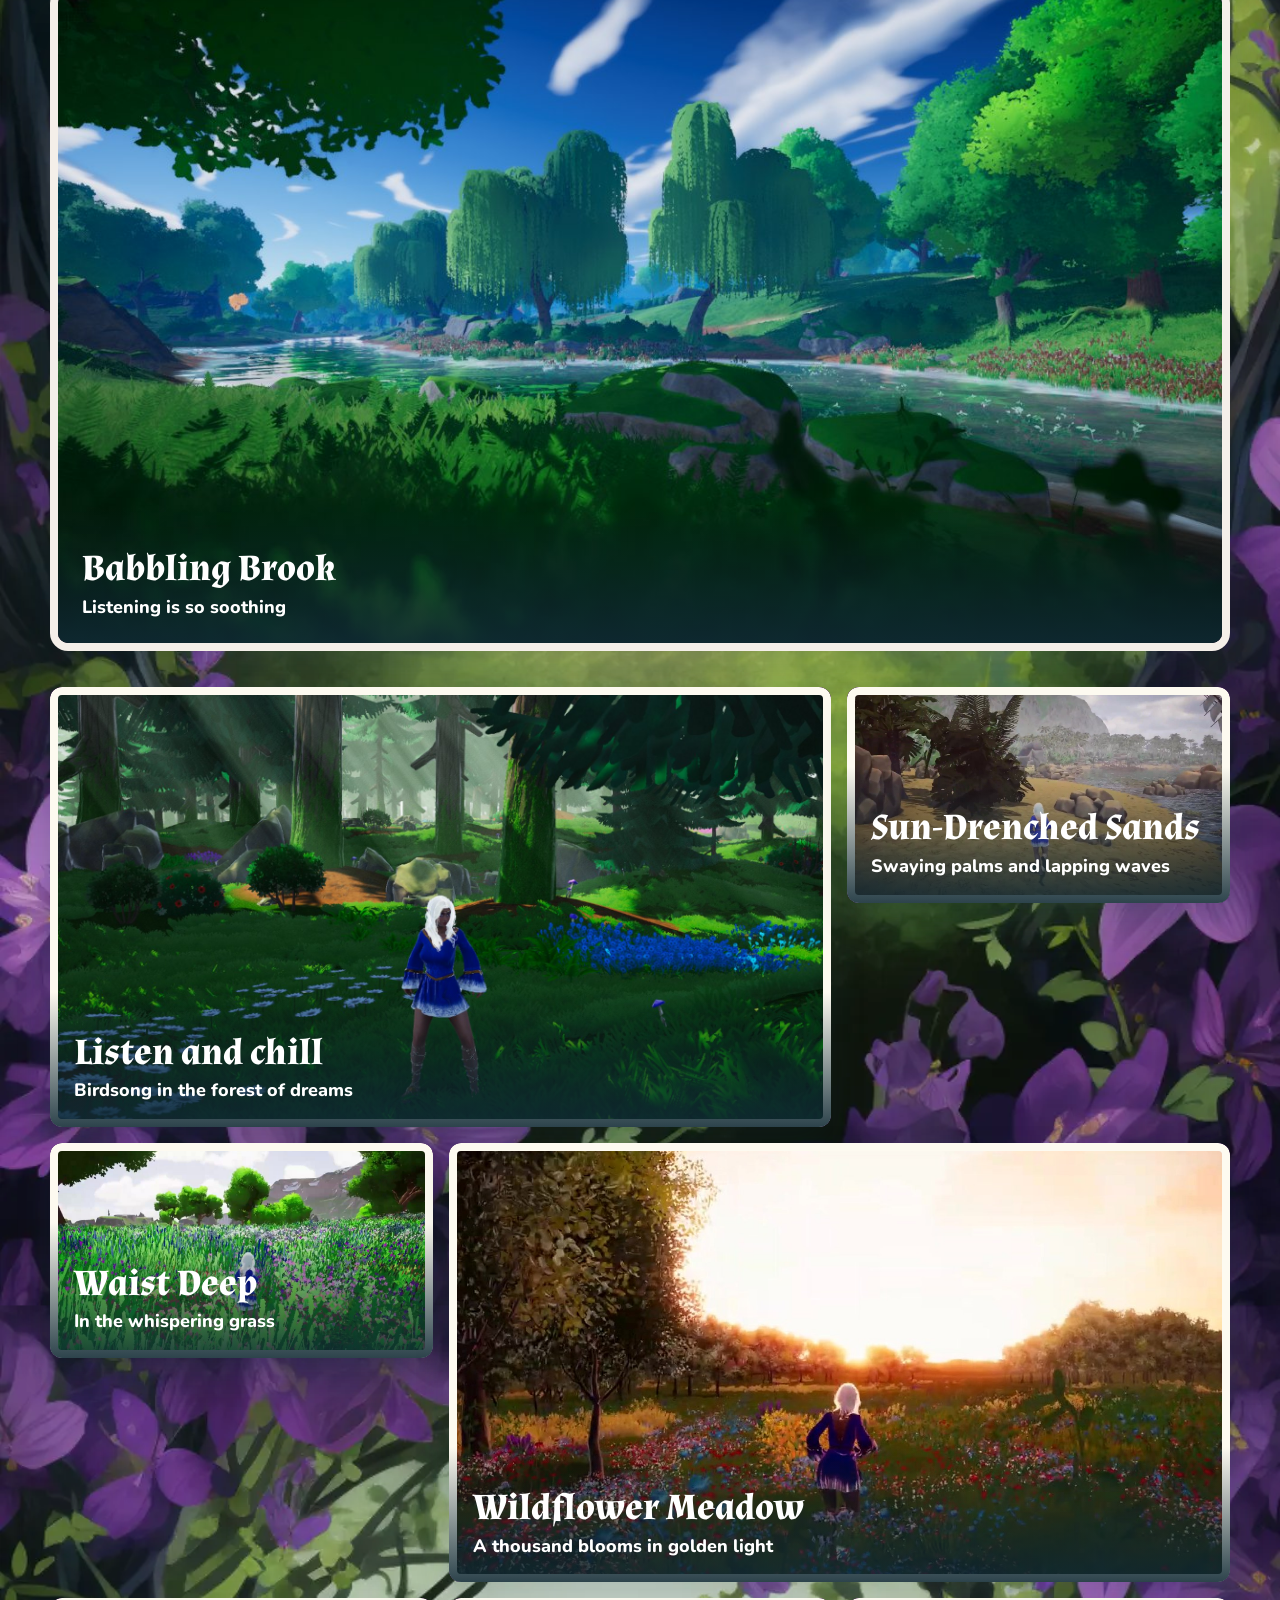
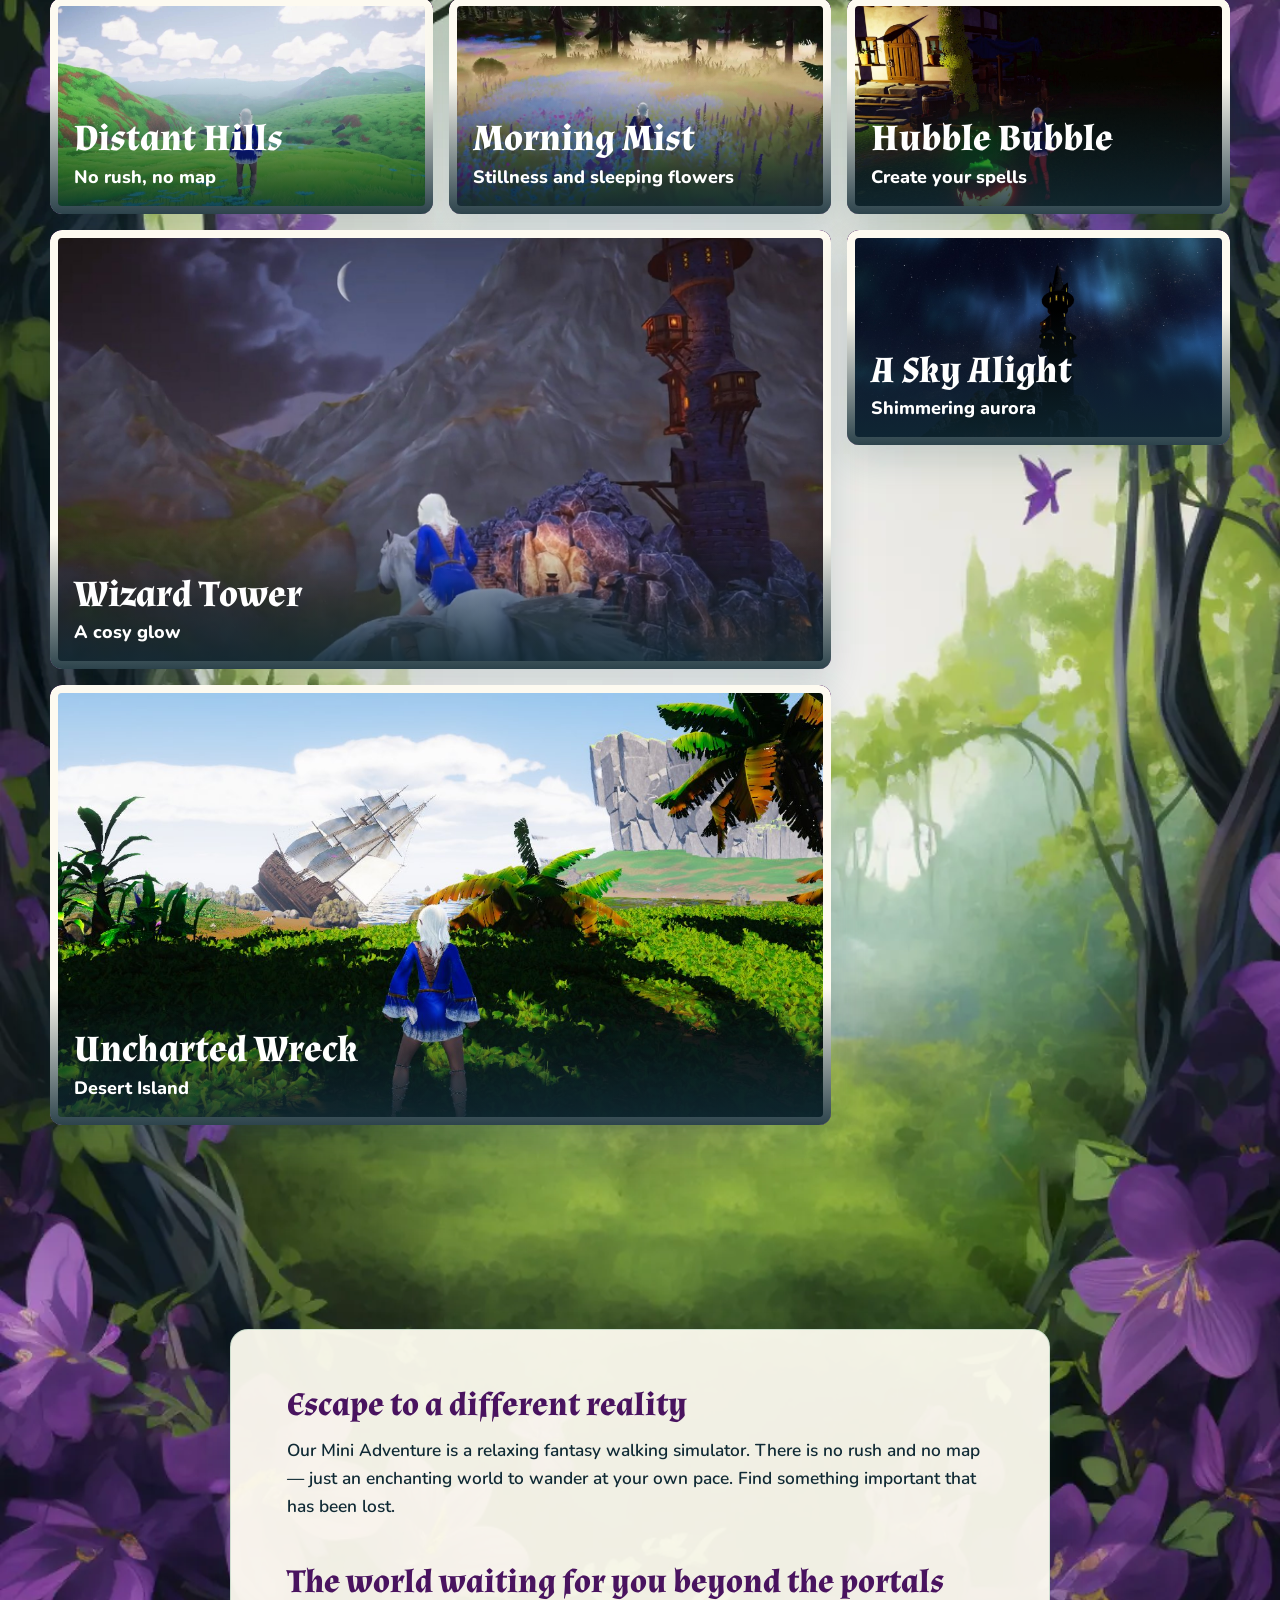
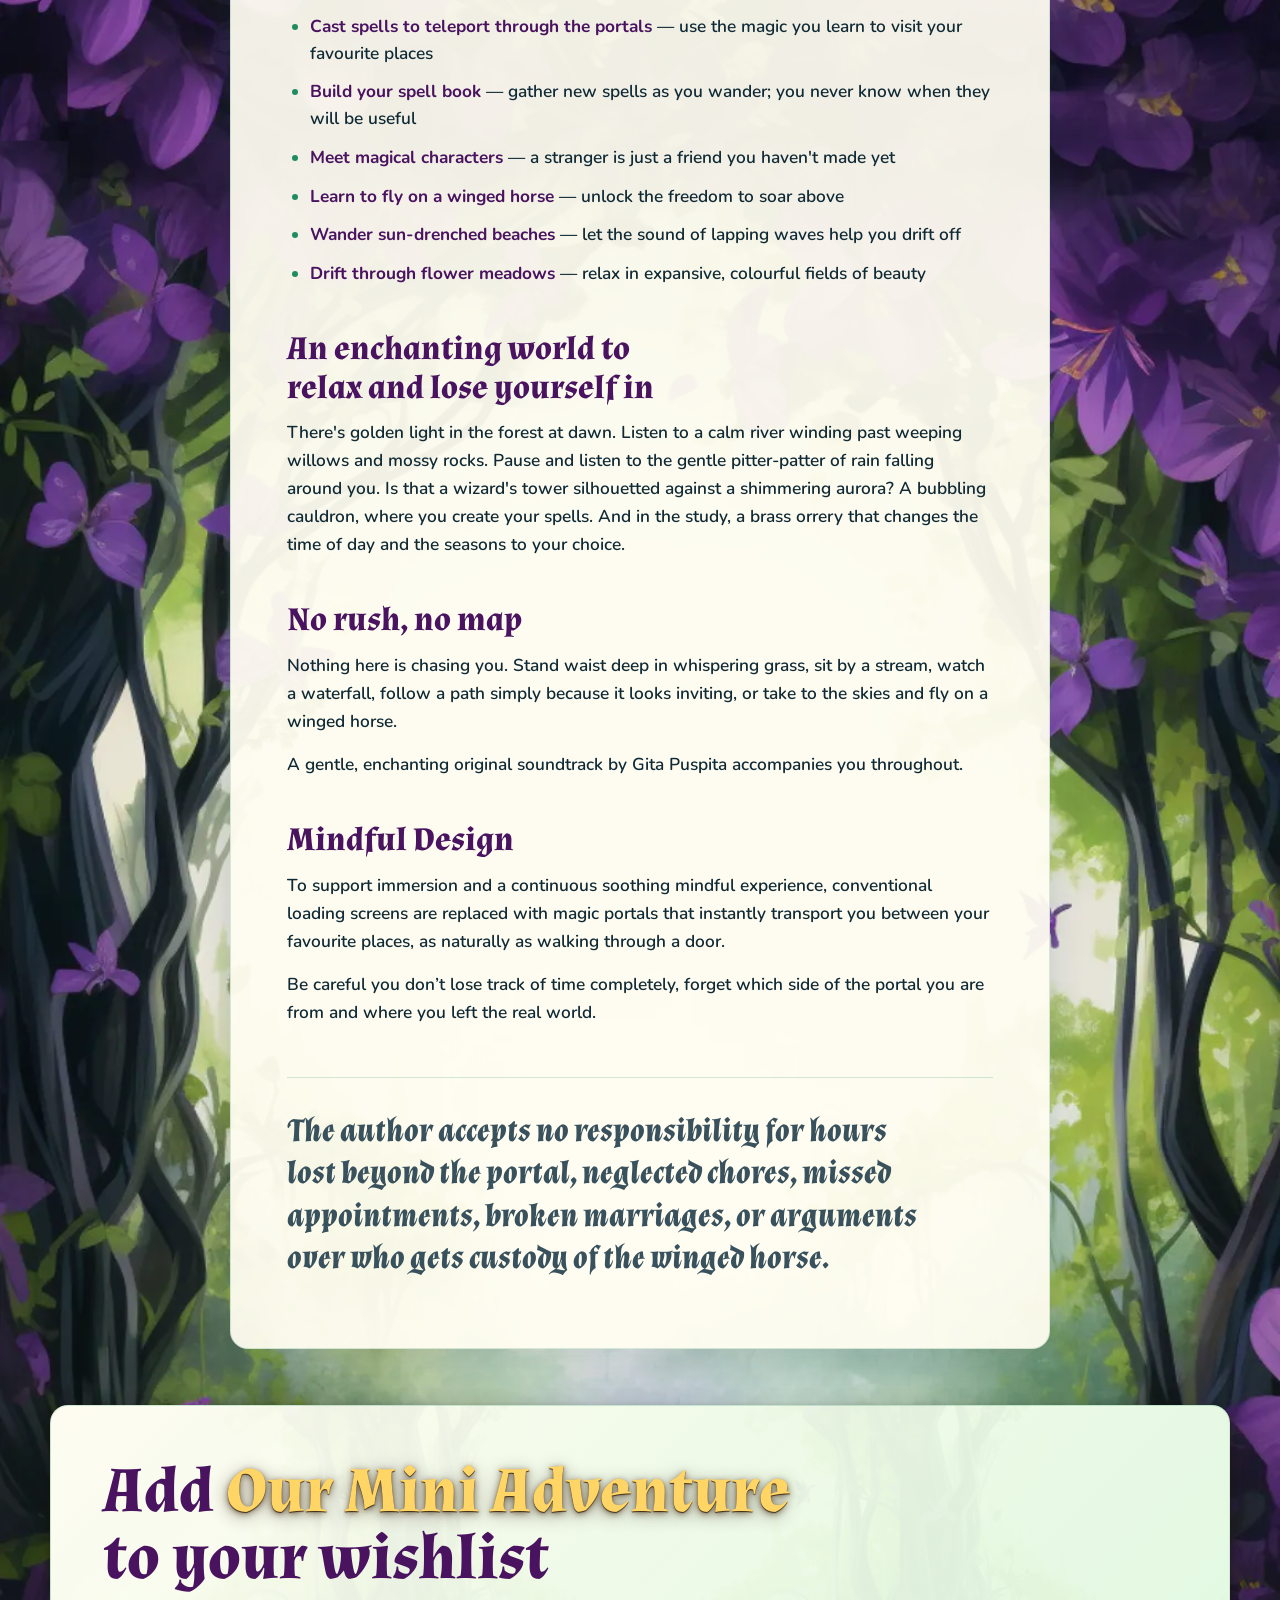
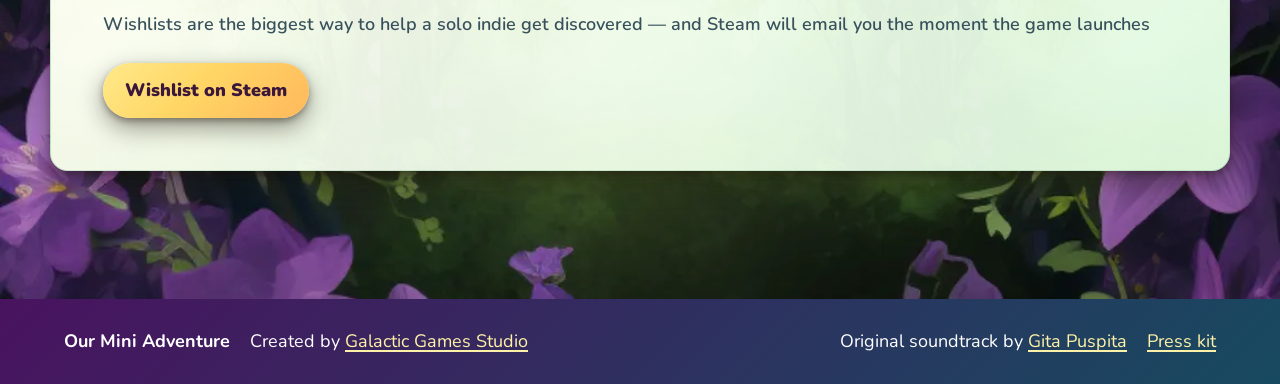
==== commit a42f2c9f: "Solo indie wording change" ====
--- a/index.html
+++ b/index.html
@@ -65,7 +65,7 @@
 		<section class="wishlist" id="wishlist" aria-labelledby="wishlist-title">
 			<div class="wishlist-copy">
 				<h2 id="wishlist-title">Add <span class="gold-text">Our Mini Adventure</span> to your wishlist</h2>
-				<p>Wishlists are the biggest way to help a small studio get discovered — and Steam will email you the moment the game launches</p>
+				<p>Wishlists are the biggest way to help a solo indie get discovered — and Steam will email you the moment the game launches</p>
 				<a class="button button-primary" href="https://store.steampowered.com/app/2154200/Our_Mini_Adventure/" target="_blank" rel="noopener">Wishlist on Steam</a>
 			</div>
 		</section>
@@ -264,7 +264,7 @@
 		<section class="wishlist" id="wishlist-bottom" aria-labelledby="wishlist-title-bottom">
 			<div class="wishlist-copy">
 				<h2 id="wishlist-title-bottom">Add <span class="gold-text">Our Mini Adventure</span> to your wishlist</h2>
-				<p>Wishlists are the biggest way to help a small studio get discovered — and Steam will email you the moment the game launches</p>
+				<p>Wishlists are the biggest way to help a solo indie get discovered — and Steam will email you the moment the game launches</p>
 				<a class="button button-primary" href="https://store.steampowered.com/app/2154200/Our_Mini_Adventure/" target="_blank" rel="noopener">Wishlist on Steam</a>
 			</div>
 		</section>
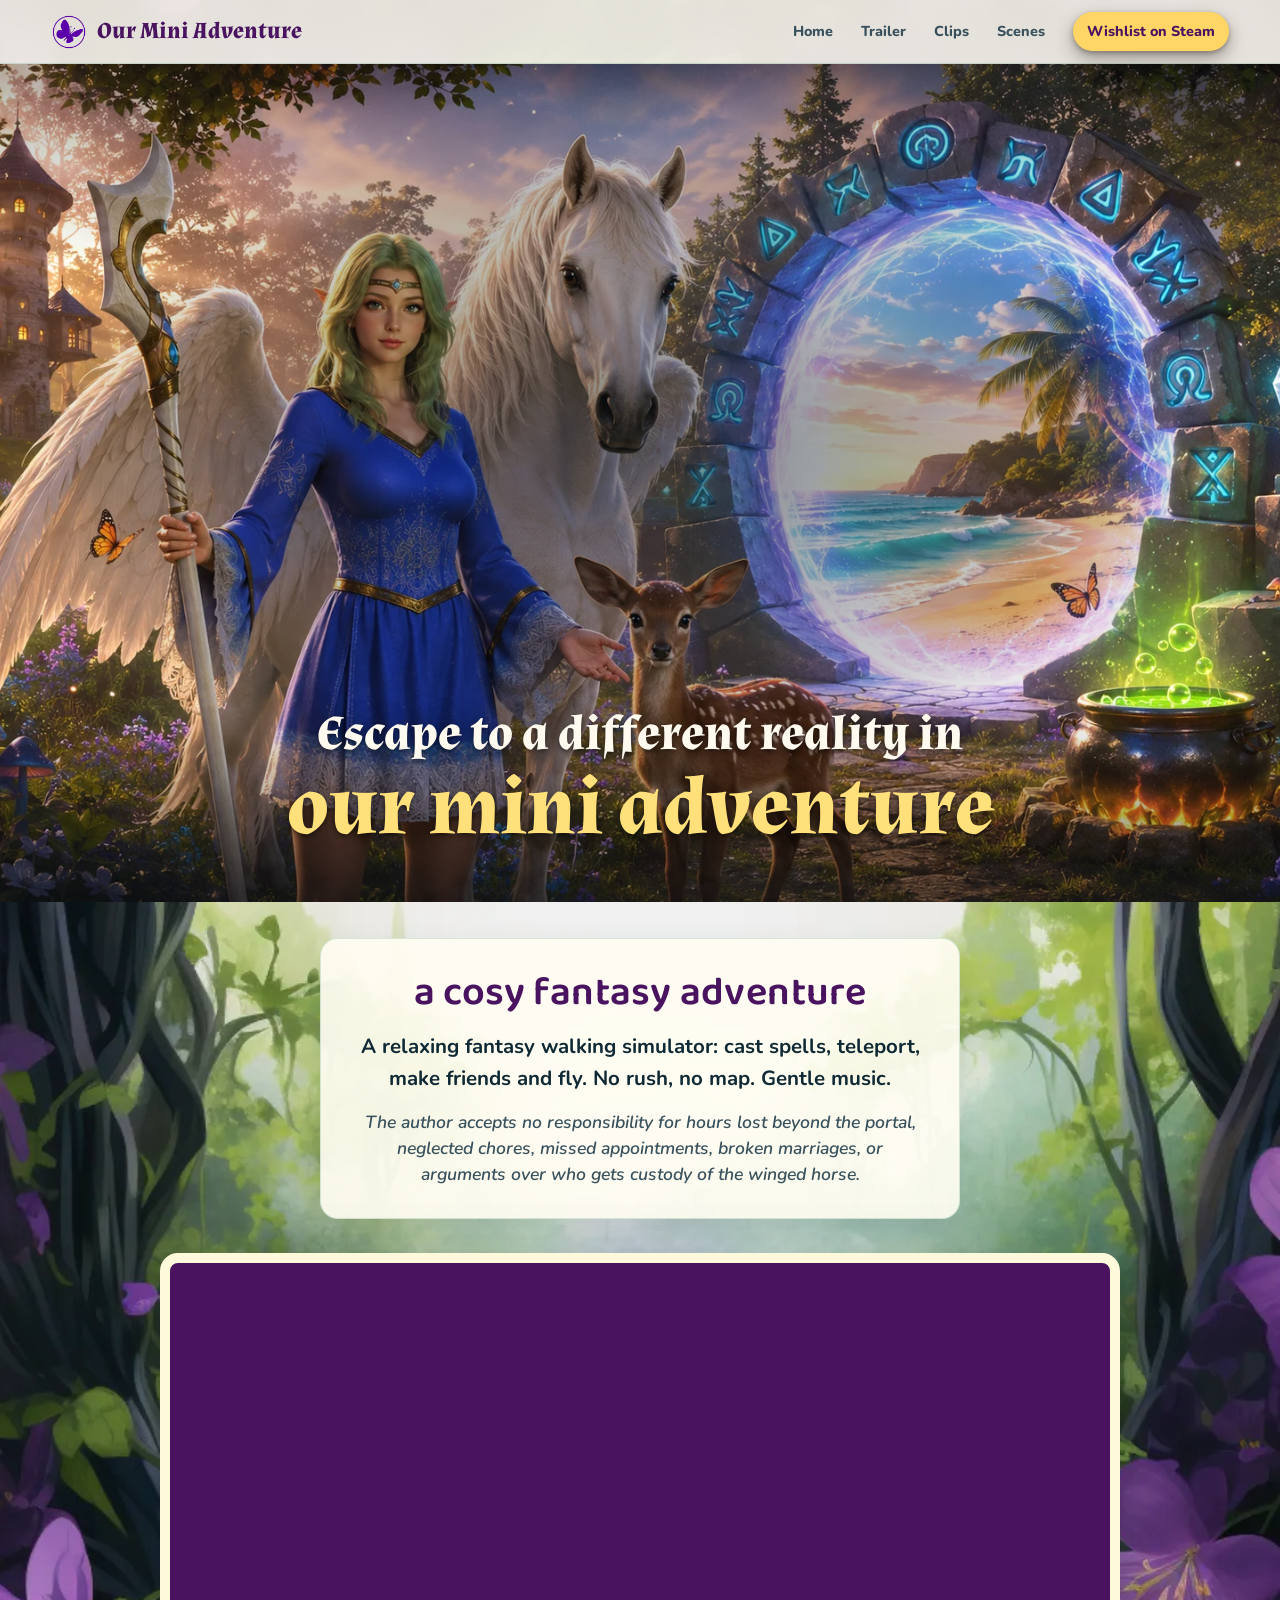
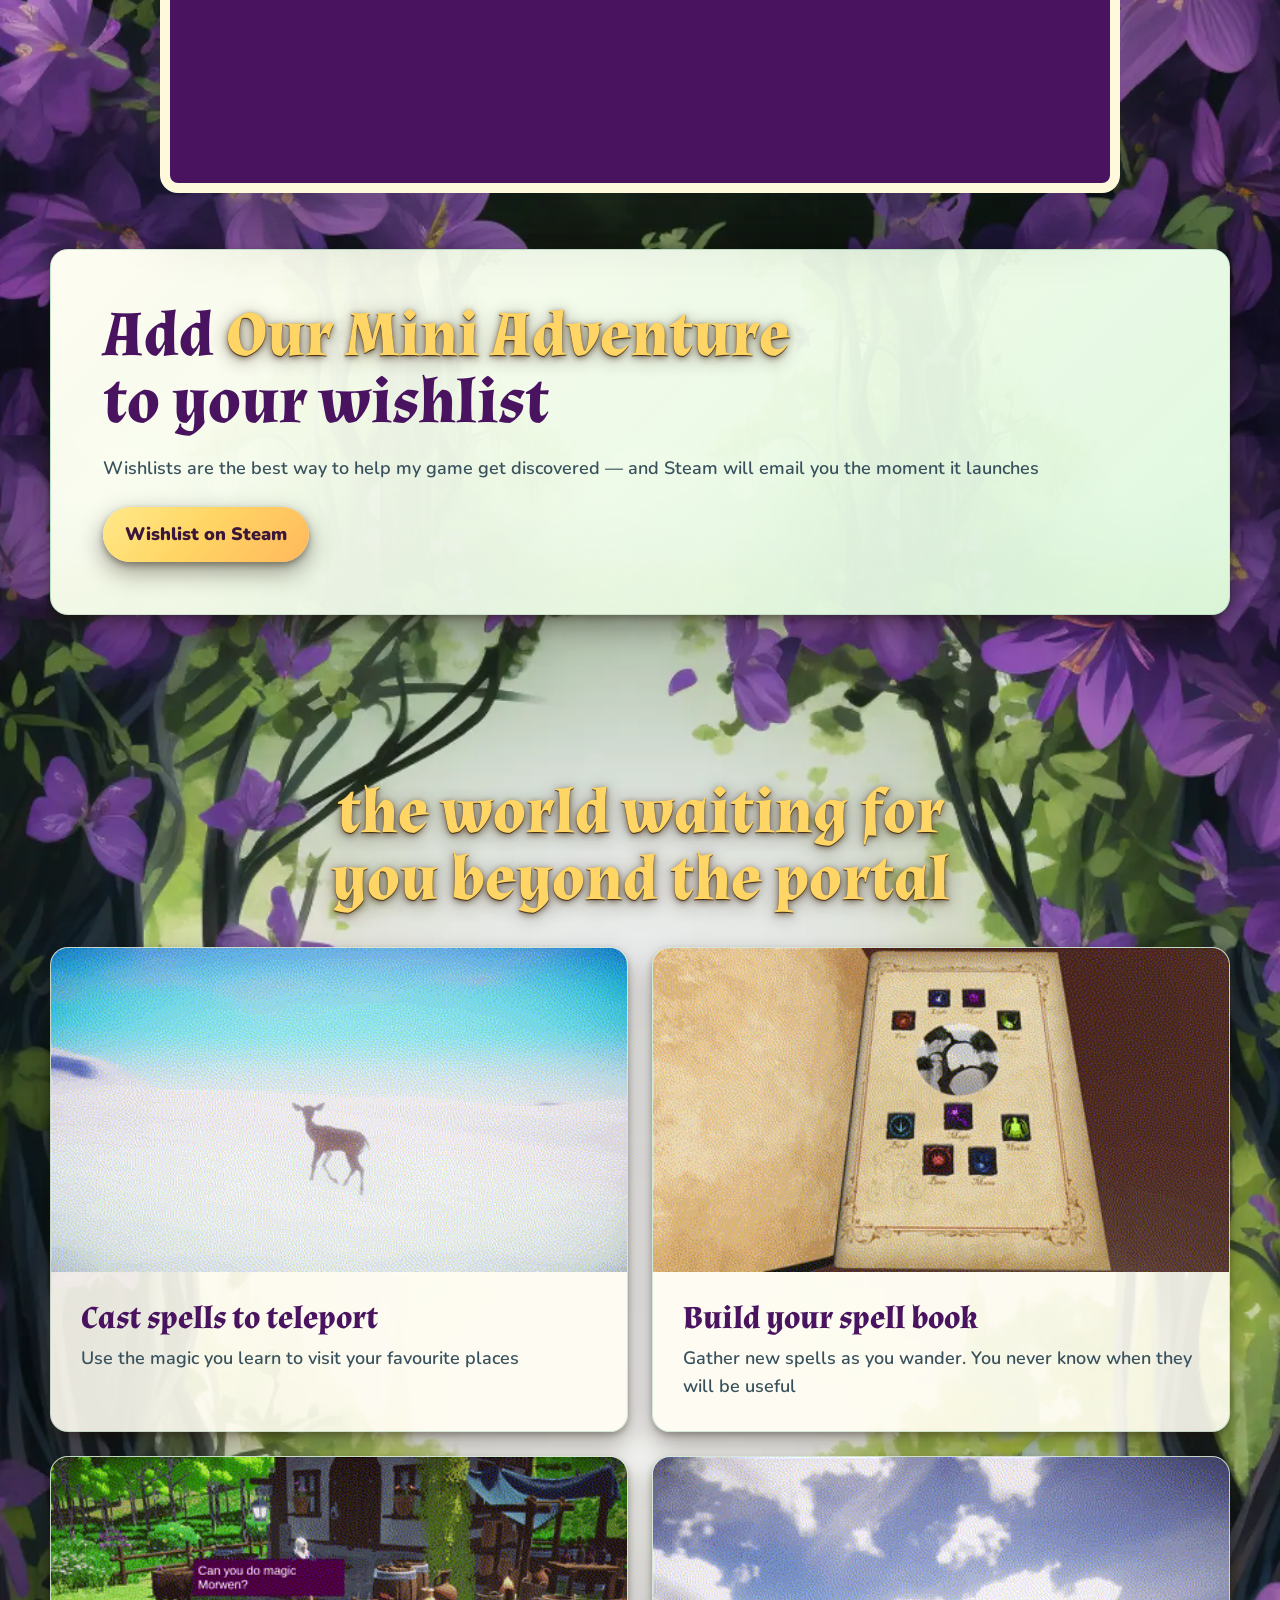
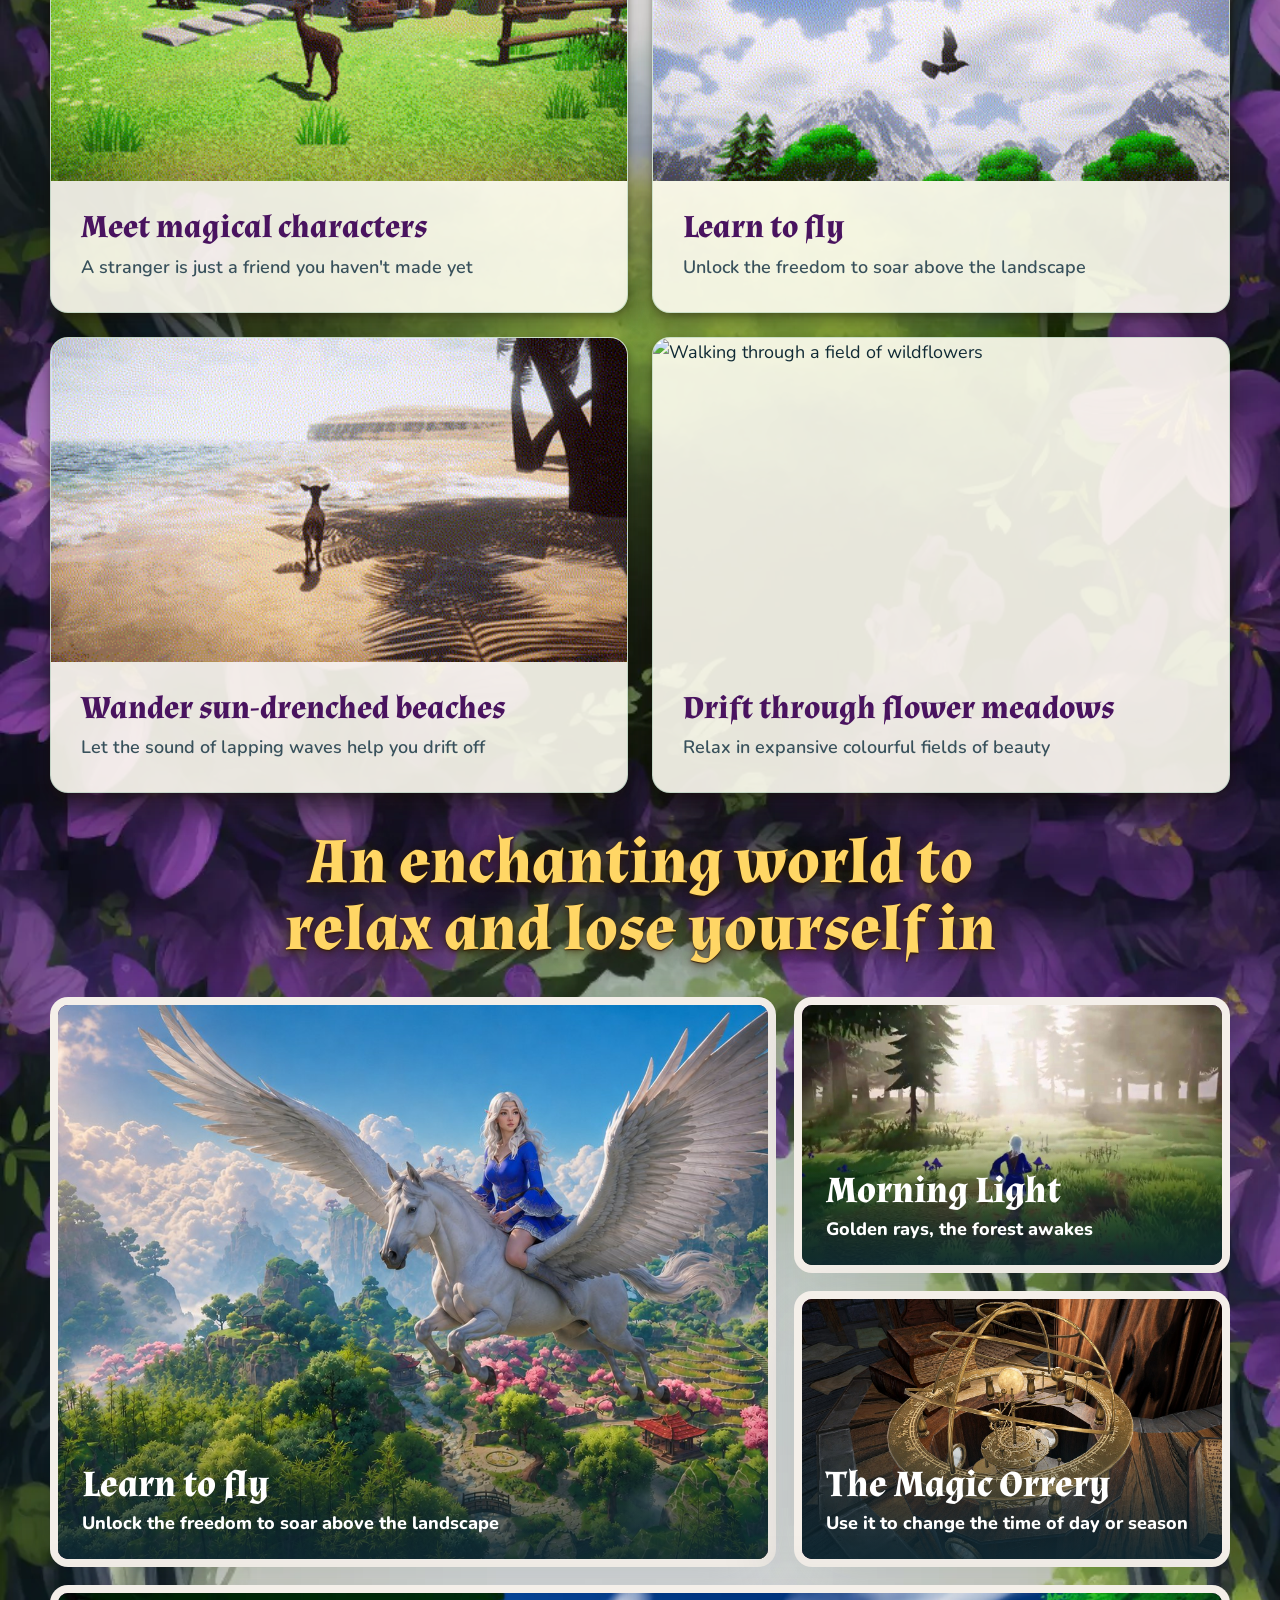
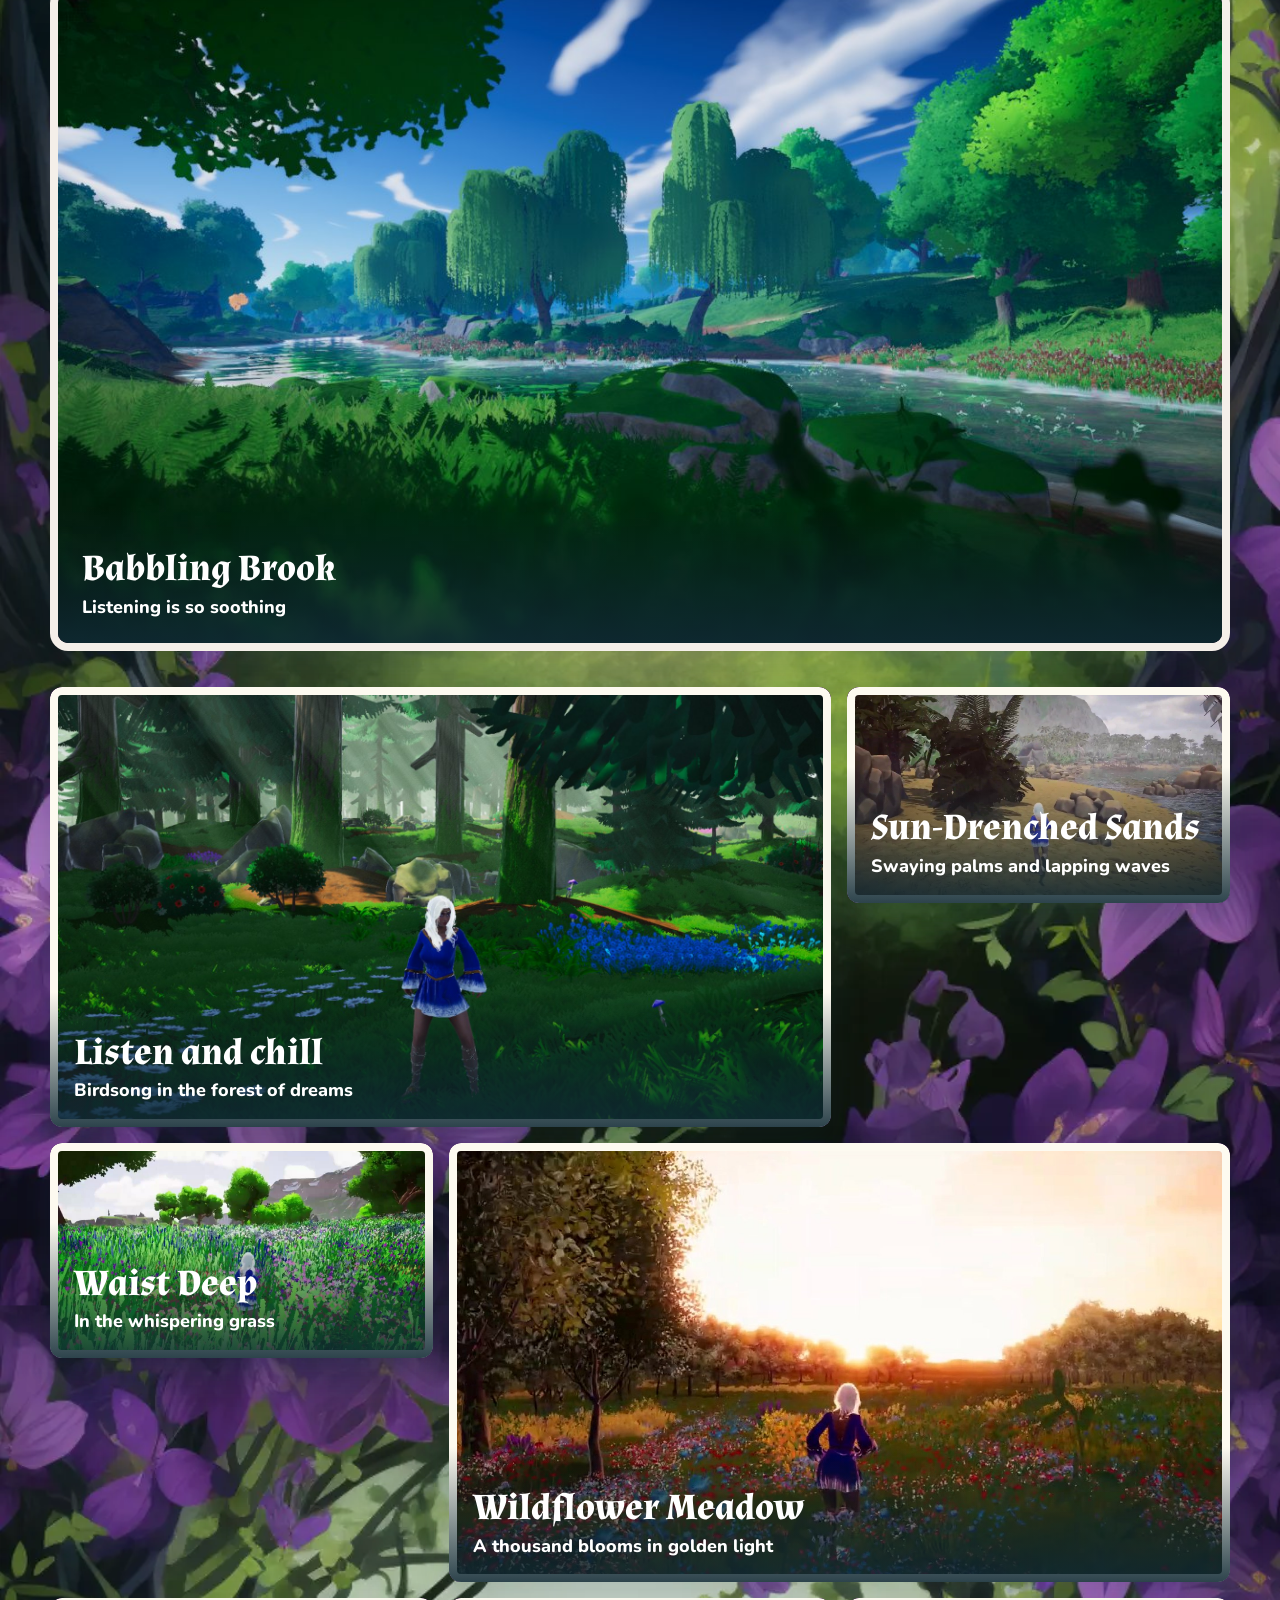
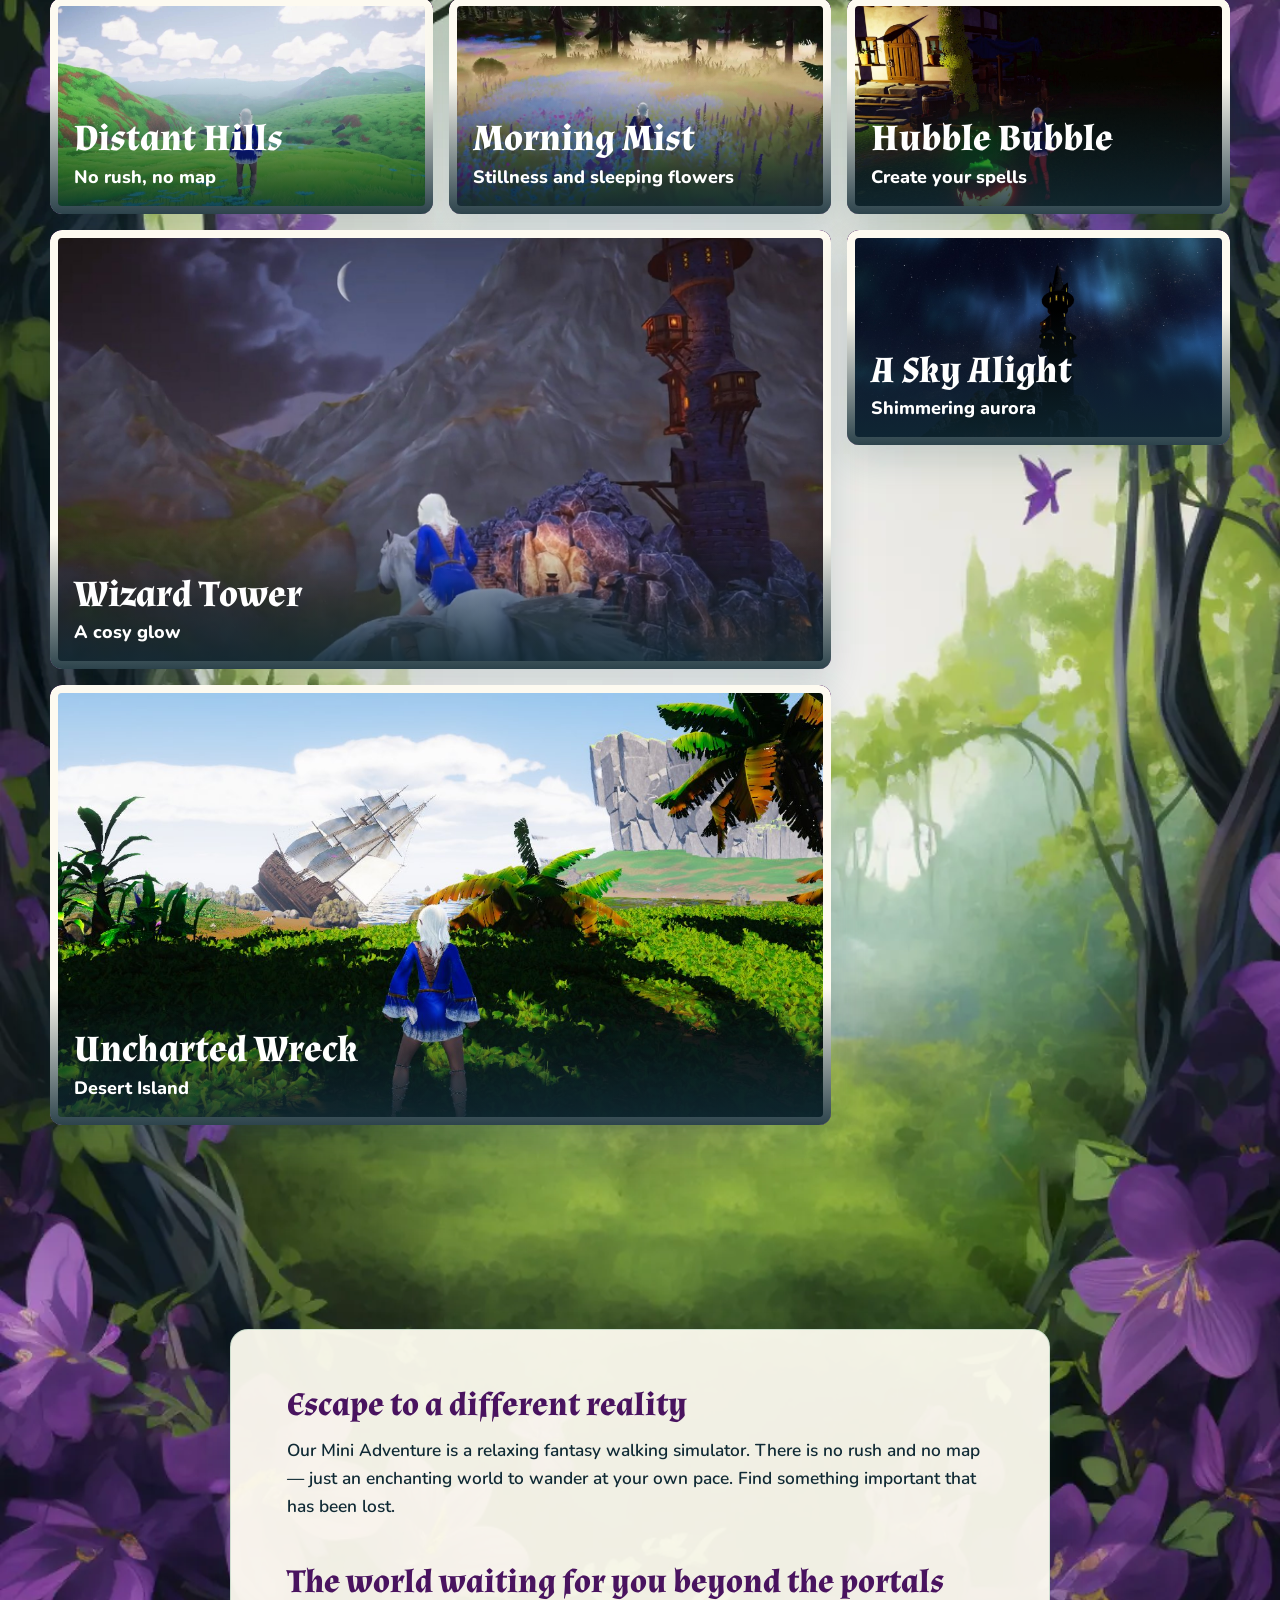
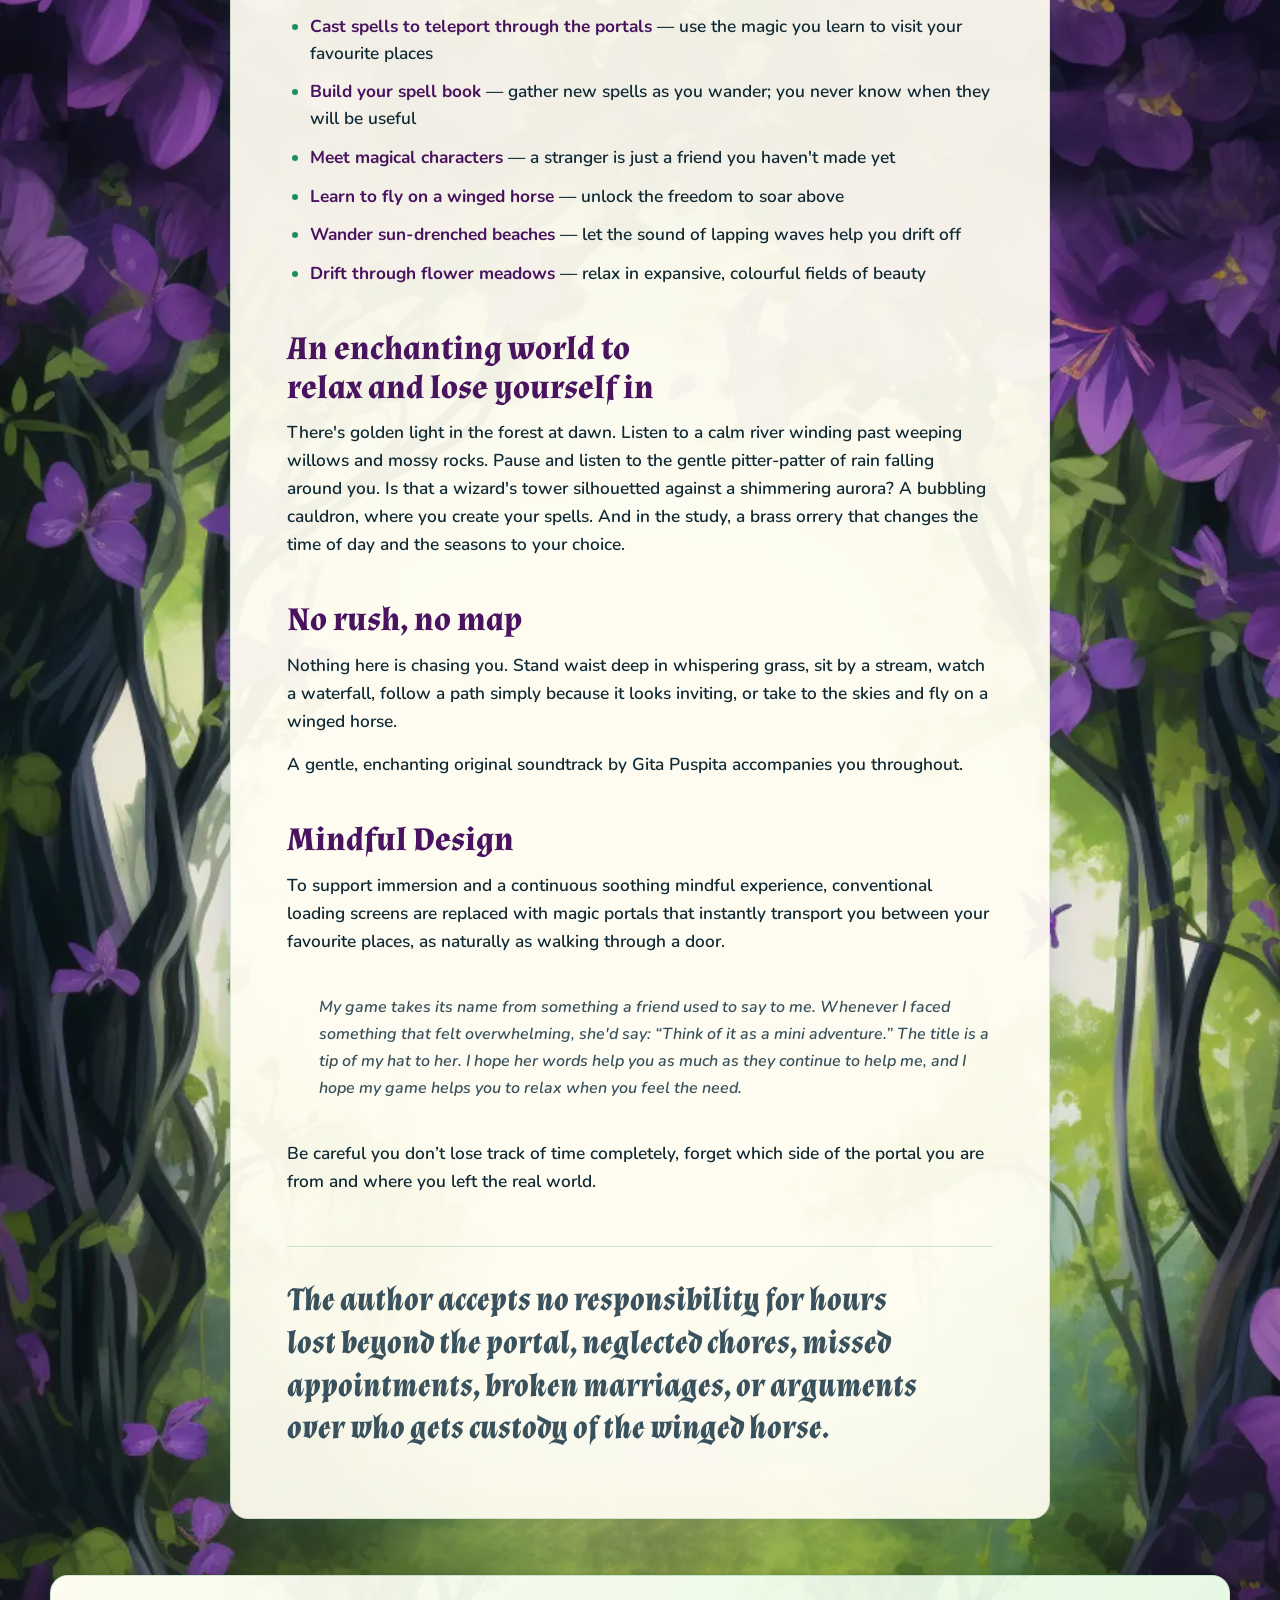
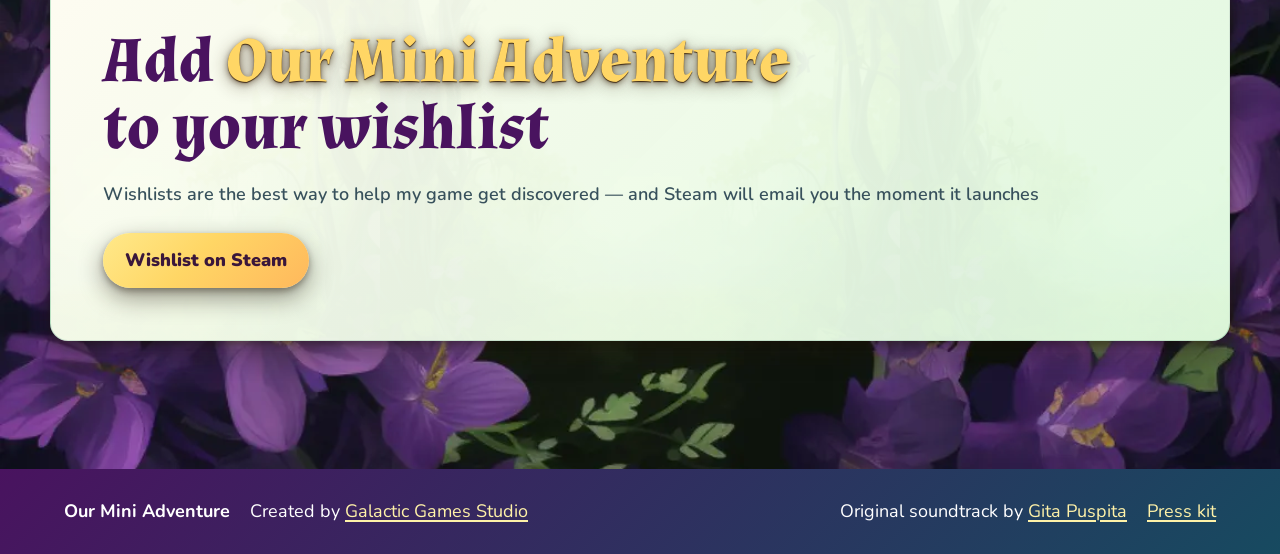
==== commit 27b75dfd: "Dedication and ownership wording changes" ====
--- a/index.html
+++ b/index.html
@@ -23,7 +23,7 @@
 	<link rel="preconnect" href="https://fonts.gstatic.com" crossorigin>
 	<link href="https://fonts.googleapis.com/css2?family=Almendra:wght@400;700&family=Baloo+2:wght@500;600;700&family=Nunito:wght@400;700;800&display=swap" rel="stylesheet">
 	<link rel="shortcut icon" type="image/png" href="images/favicon.png">
-	<link rel="stylesheet" href="style.css?v=42">
+	<link rel="stylesheet" href="style.css?v=45">
 </head>
 <body>
 	<header class="site-header">
@@ -65,7 +65,7 @@
 		<section class="wishlist" id="wishlist" aria-labelledby="wishlist-title">
 			<div class="wishlist-copy">
 				<h2 id="wishlist-title">Add <span class="gold-text">Our Mini Adventure</span> to your wishlist</h2>
-				<p>Wishlists are the biggest way to help a solo indie get discovered — and Steam will email you the moment the game launches</p>
+				<p>Wishlists are the best way to help my game get discovered — and Steam will email you the moment it launches</p>
 				<a class="button button-primary" href="https://store.steampowered.com/app/2154200/Our_Mini_Adventure/" target="_blank" rel="noopener">Wishlist on Steam</a>
 			</div>
 		</section>
@@ -255,6 +255,9 @@
 
 				<h2>Mindful Design</h2>
 				<p>To support immersion and a continuous soothing mindful experience, conventional loading screens are replaced with magic portals that instantly transport you between your favourite places, as naturally as walking through a door.</p>
+
+				<p class="dedication">My game takes its name from something a friend used to say to me. Whenever I faced something that felt overwhelming, she'd say: “Think of it as a mini adventure.” The title is a tip of my hat to her. I hope her words help you as much as they continue to help me, and I hope my game helps you to relax when you feel the need.</p>
+
 				<p>Be careful you don’t lose track of time completely, forget which side of the portal you are from and where you left the real world.</p>
 
 				<h2 class="disclaimer-heading">The author accepts no responsibility for hours lost beyond the portal, neglected chores, missed appointments, broken marriages, or arguments over who gets custody of the winged horse.</h2>
@@ -264,7 +267,7 @@
 		<section class="wishlist" id="wishlist-bottom" aria-labelledby="wishlist-title-bottom">
 			<div class="wishlist-copy">
 				<h2 id="wishlist-title-bottom">Add <span class="gold-text">Our Mini Adventure</span> to your wishlist</h2>
-				<p>Wishlists are the biggest way to help a solo indie get discovered — and Steam will email you the moment the game launches</p>
+				<p>Wishlists are the best way to help my game get discovered — and Steam will email you the moment it launches</p>
 				<a class="button button-primary" href="https://store.steampowered.com/app/2154200/Our_Mini_Adventure/" target="_blank" rel="noopener">Wishlist on Steam</a>
 			</div>
 		</section>
--- a/style.css
+++ b/style.css
@@ -406,6 +406,17 @@
 	color: var(--ink-soft);
 }
 
+/* the dedication — a quieter, personal aside within the copy around it */
+.about-card .dedication {
+	margin: clamp(26px, 4vw, 38px) 0;
+	padding-left: clamp(16px, 3vw, 32px);
+	color: var(--ink-soft);
+	font-size: clamp(0.95rem, 1.25vw, 1.05rem);
+	font-style: italic;
+	font-weight: 600;
+	line-height: 1.7;
+}
+
 /* a little breathing room between the trailer and the wishlist panels */
 .wishlist {
 	padding-top: clamp(30px, 4.5vw, 56px);
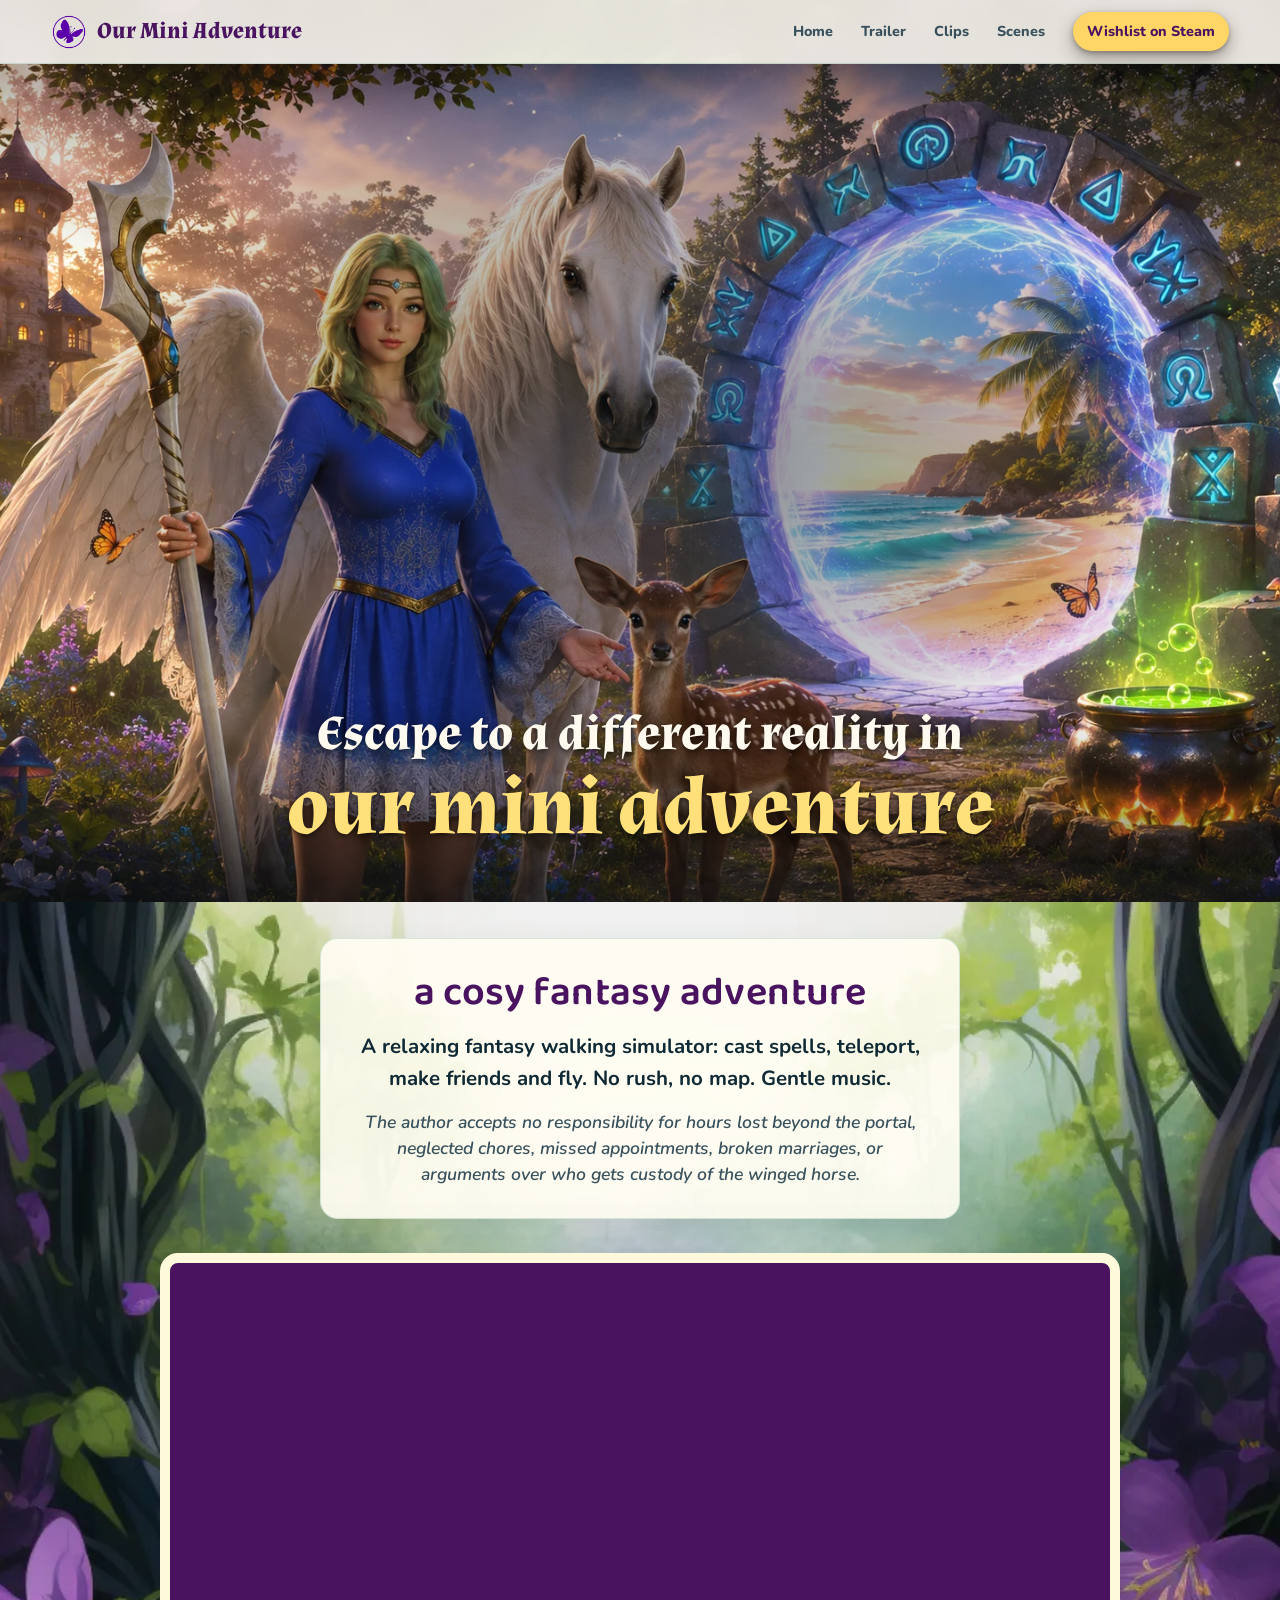
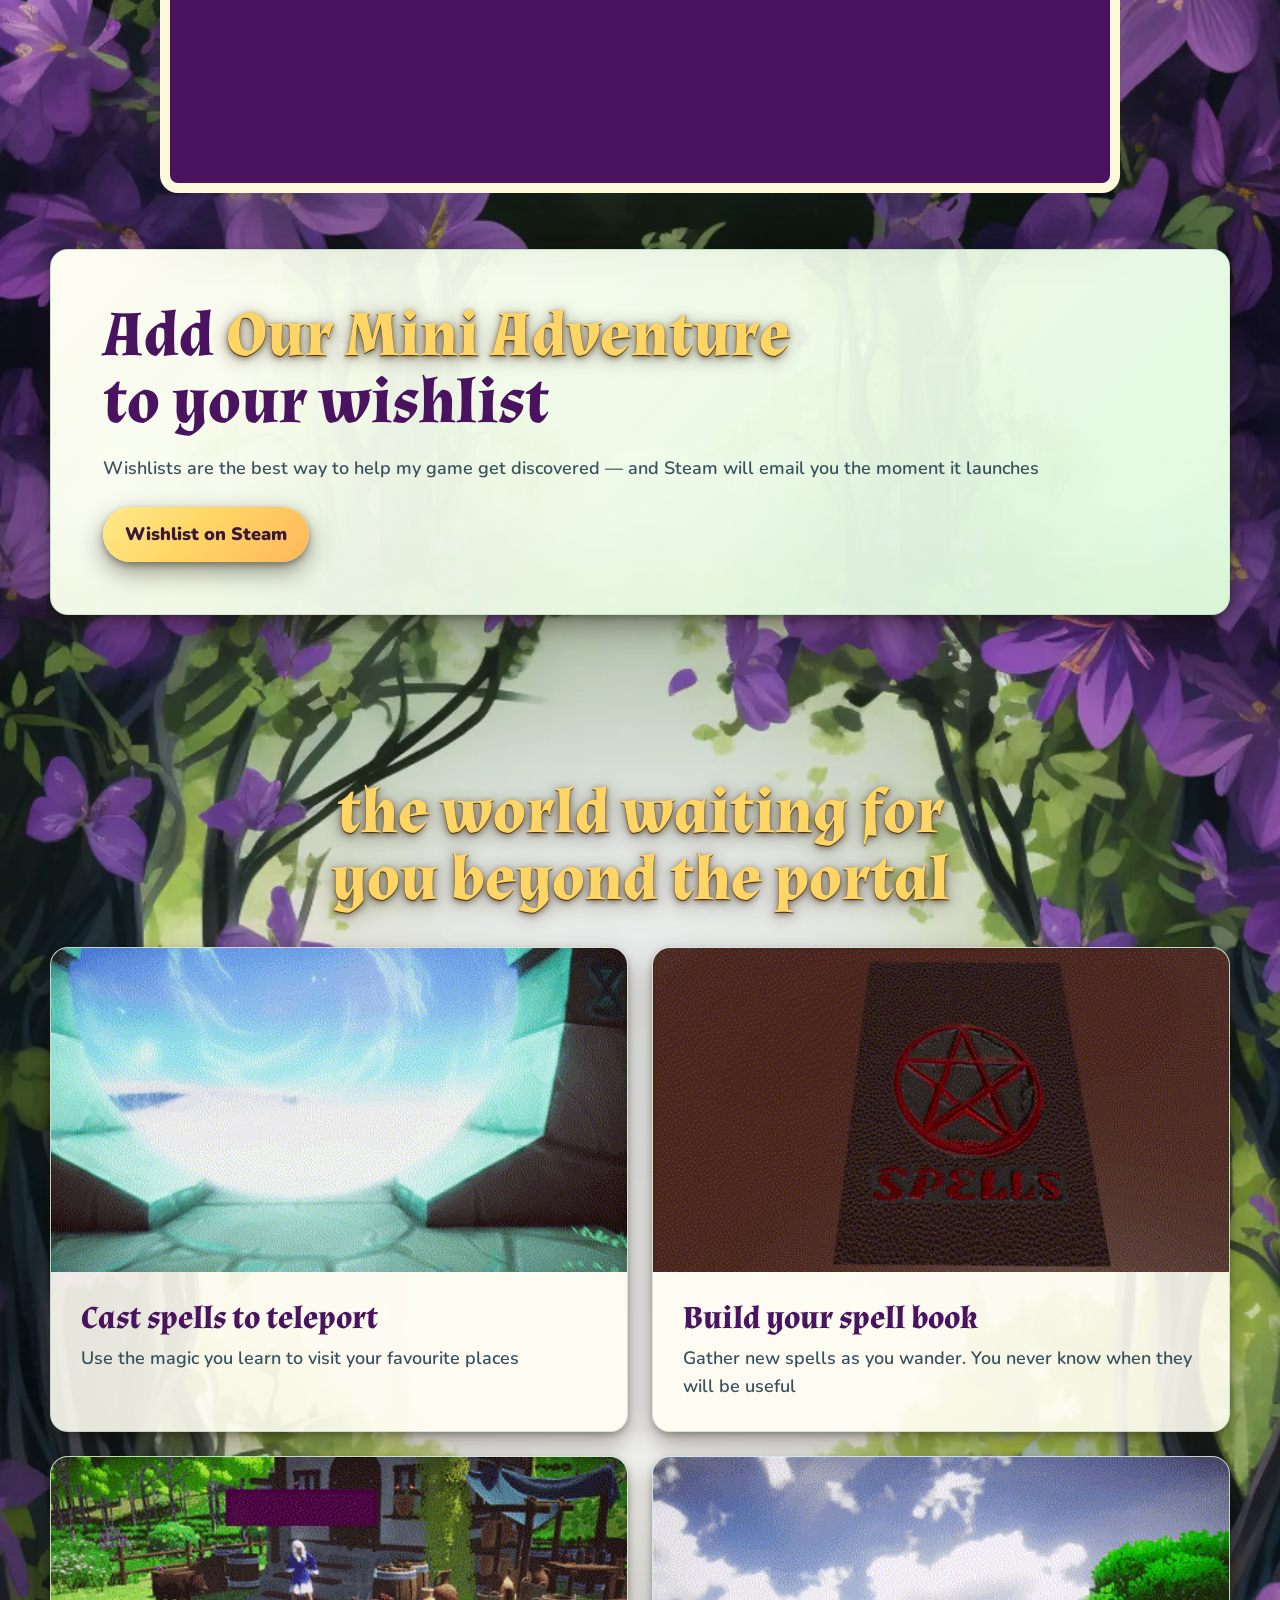
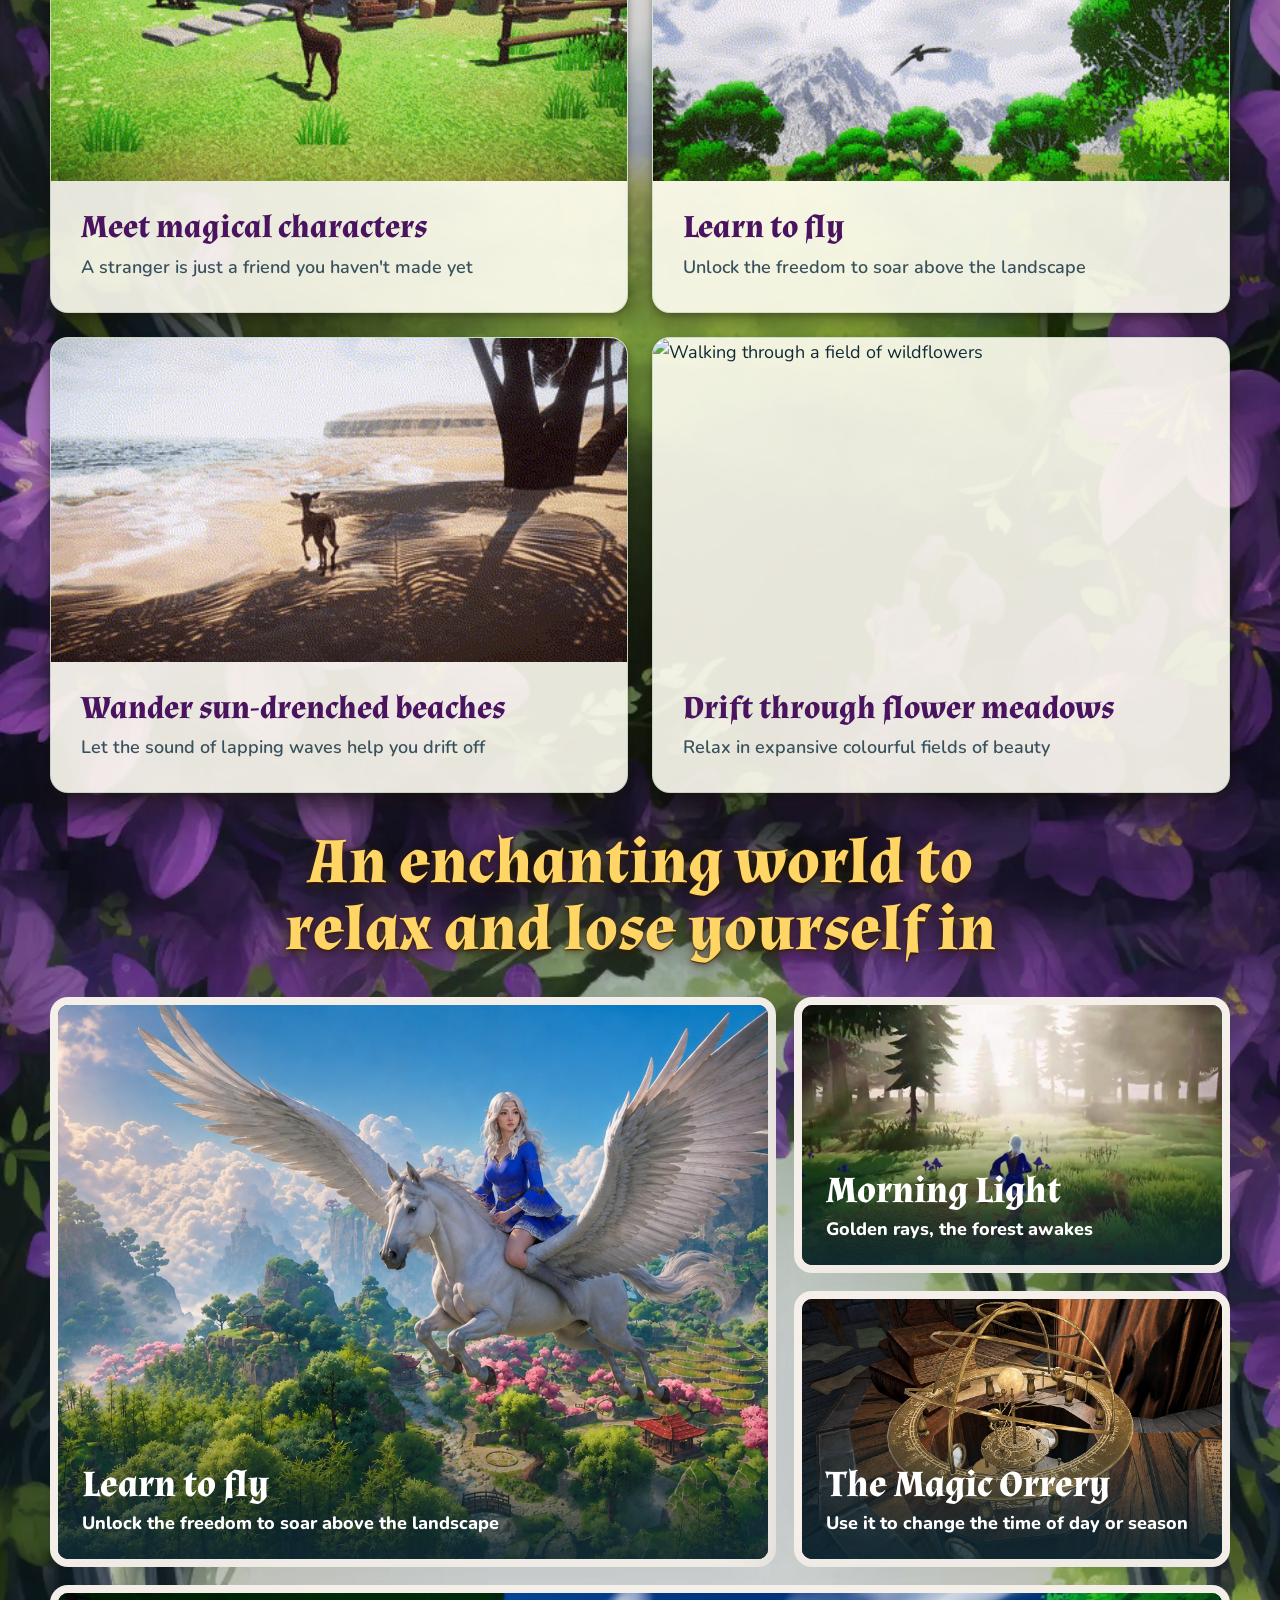
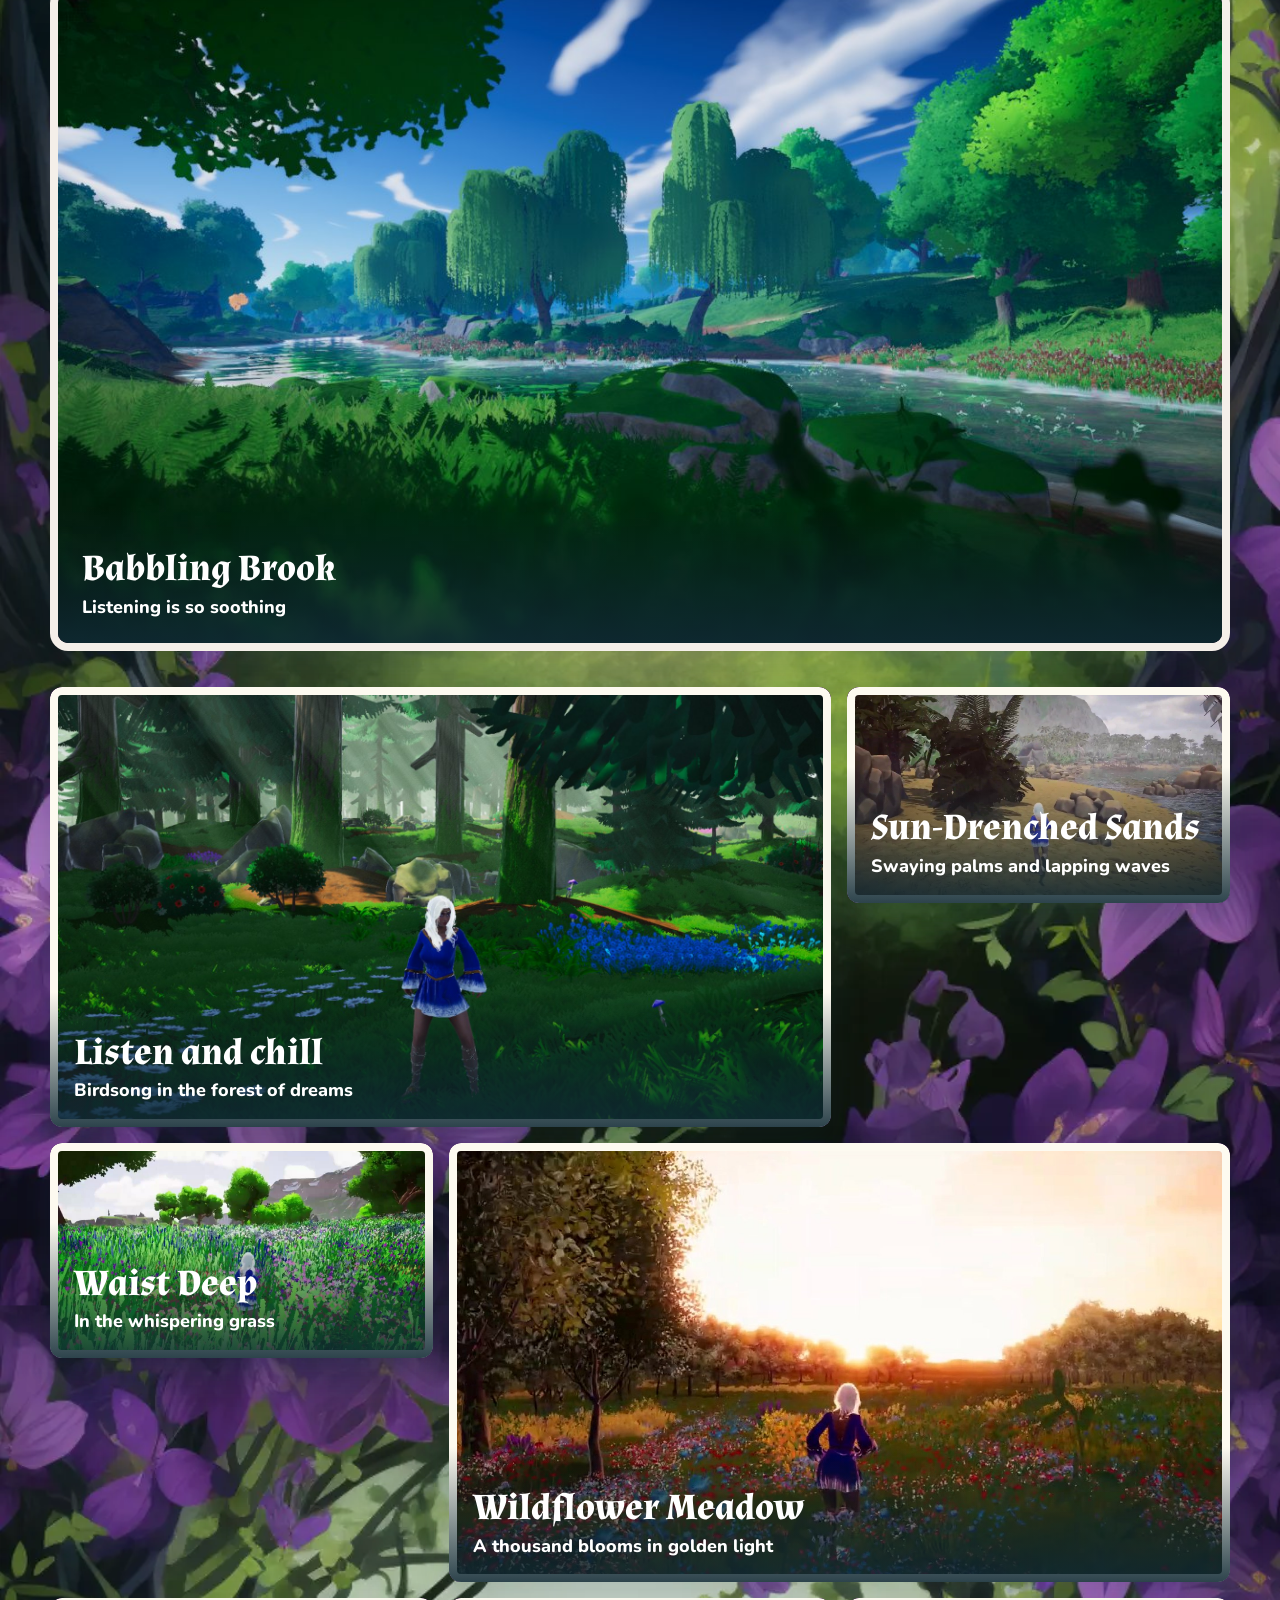
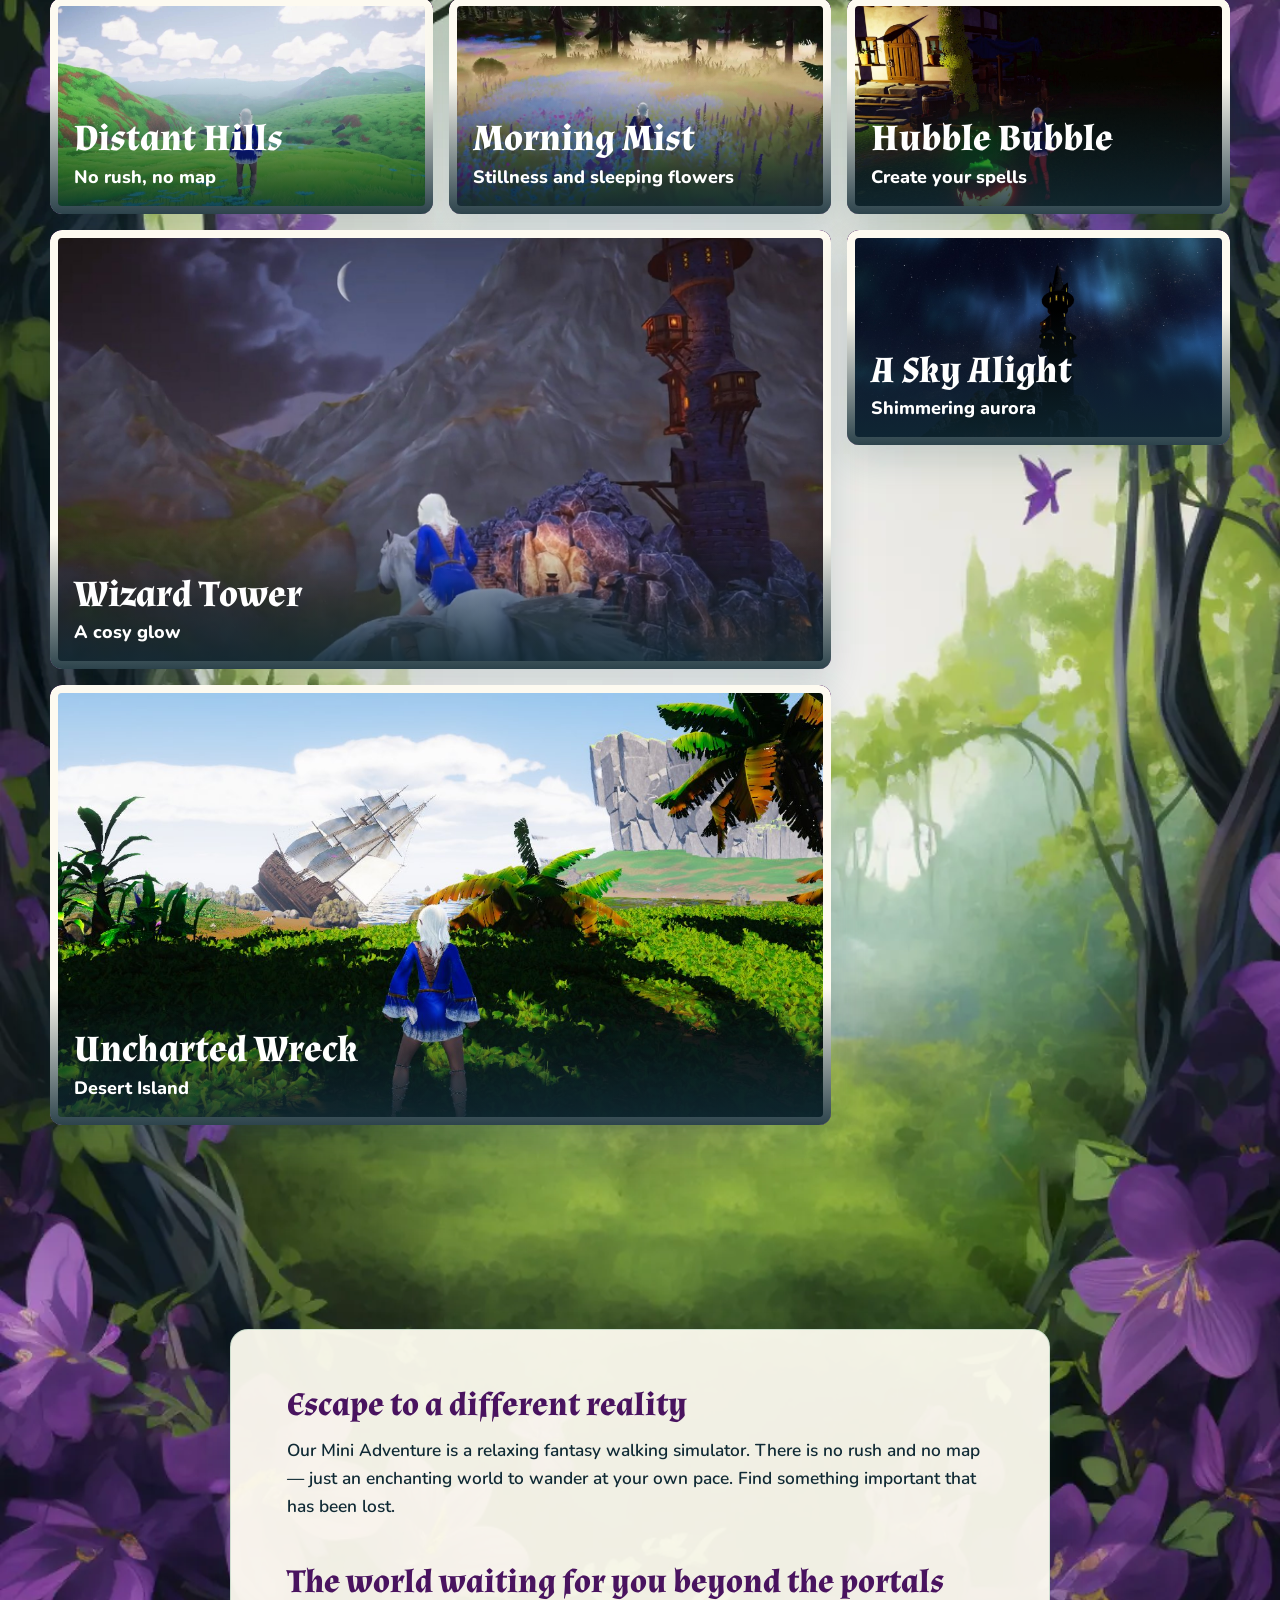
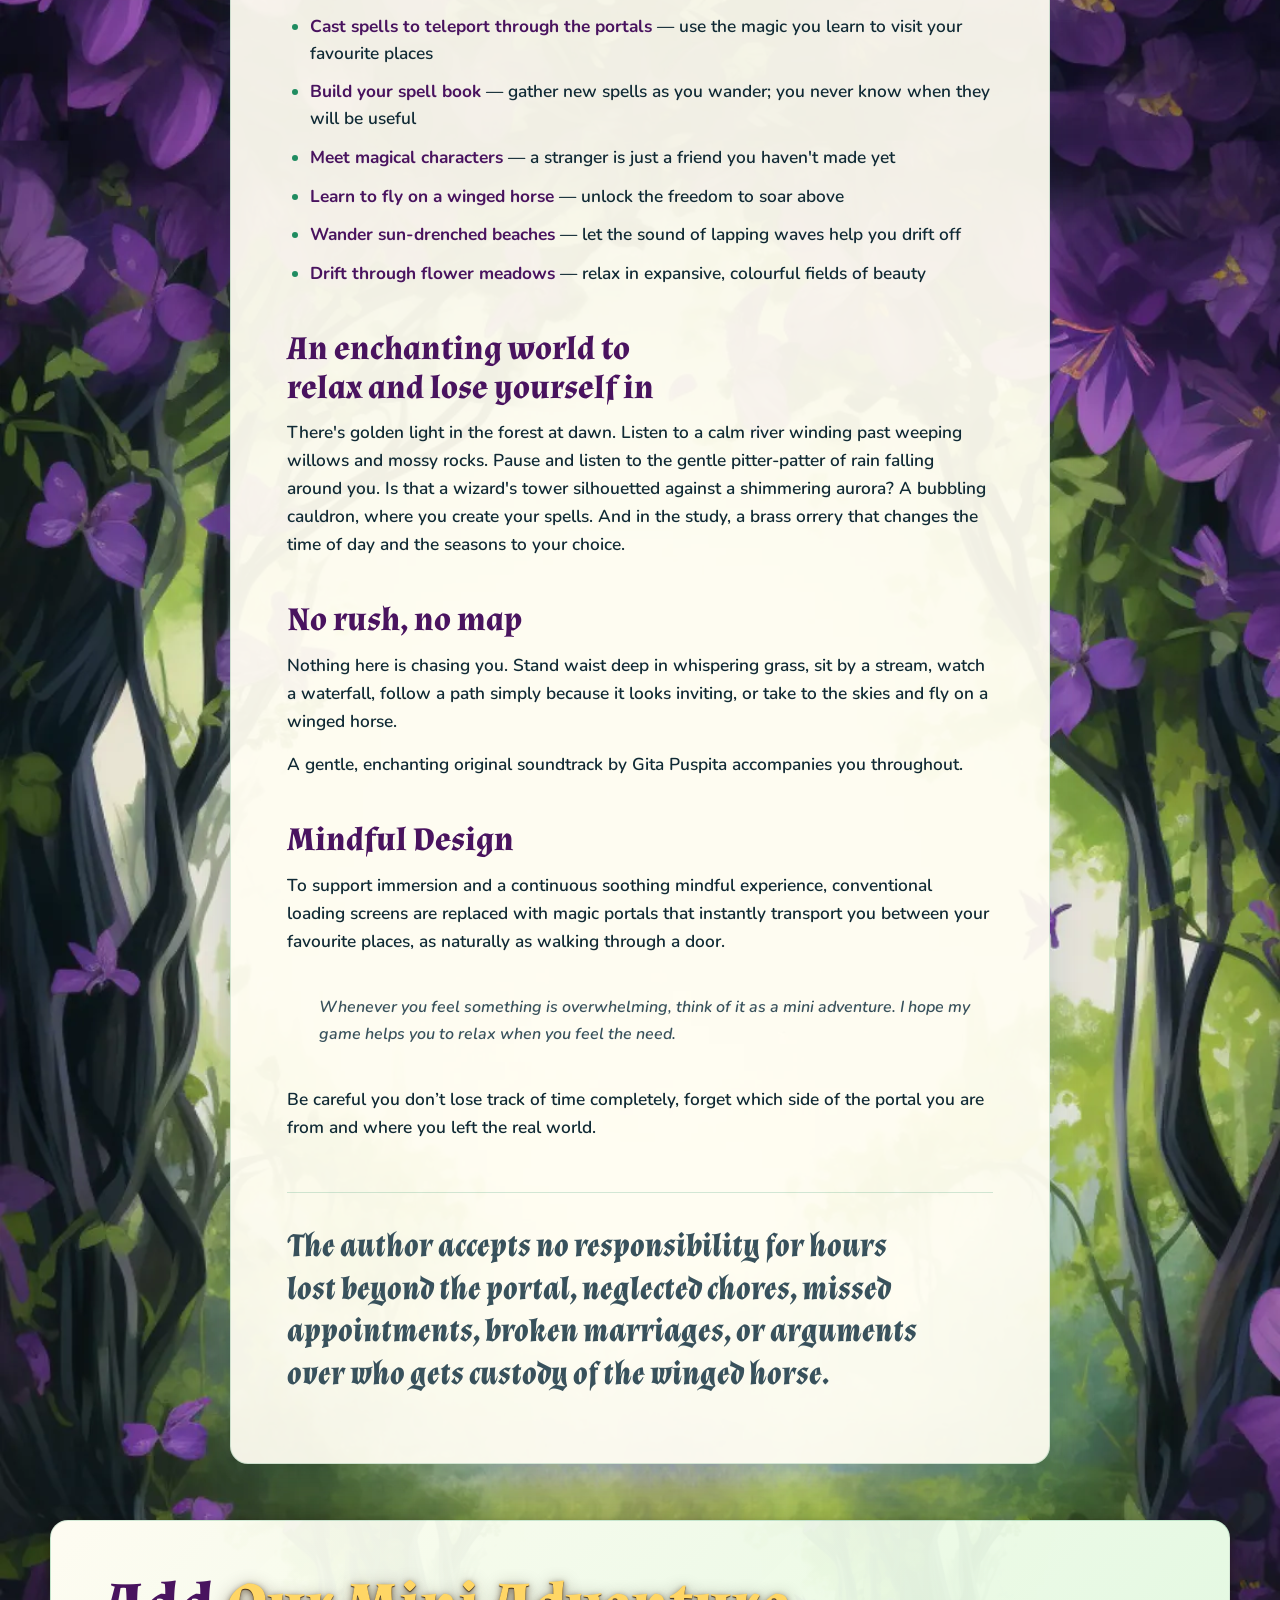
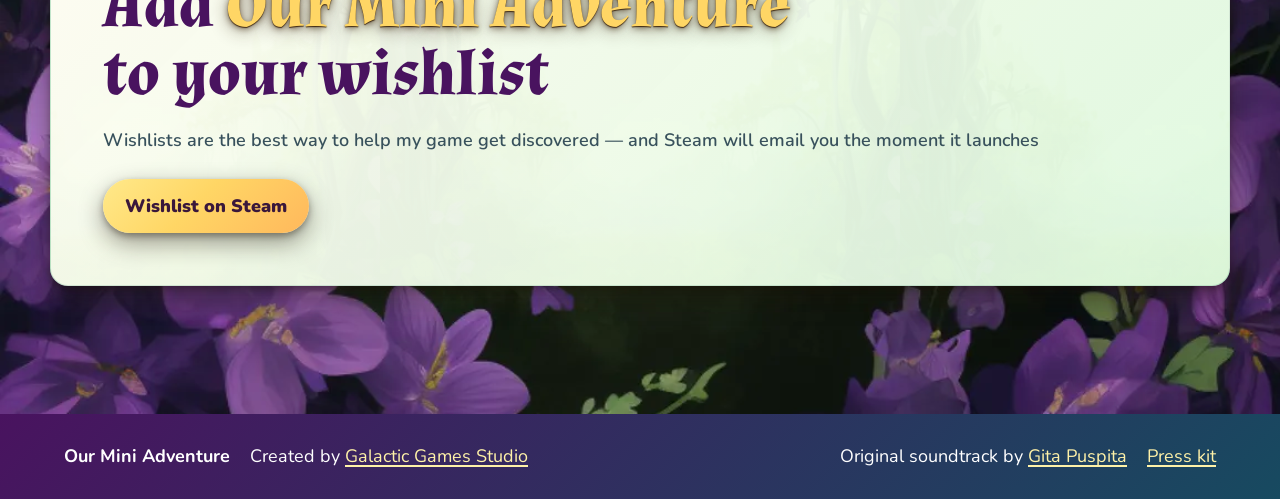
==== commit 4d2a7ba0: "Personal quote update OMA" ====
--- a/index.html
+++ b/index.html
@@ -256,7 +256,7 @@
 				<h2>Mindful Design</h2>
 				<p>To support immersion and a continuous soothing mindful experience, conventional loading screens are replaced with magic portals that instantly transport you between your favourite places, as naturally as walking through a door.</p>
 
-				<p class="dedication">My game takes its name from something a friend used to say to me. Whenever I faced something that felt overwhelming, she'd say: “Think of it as a mini adventure.” The title is a tip of my hat to her. I hope her words help you as much as they continue to help me, and I hope my game helps you to relax when you feel the need.</p>
+				<p class="dedication">Whenever you feel something is overwhelming, think of it as a mini adventure. I hope my game helps you to relax when you feel the need.</p>
 
 				<p>Be careful you don’t lose track of time completely, forget which side of the portal you are from and where you left the real world.</p>
 
